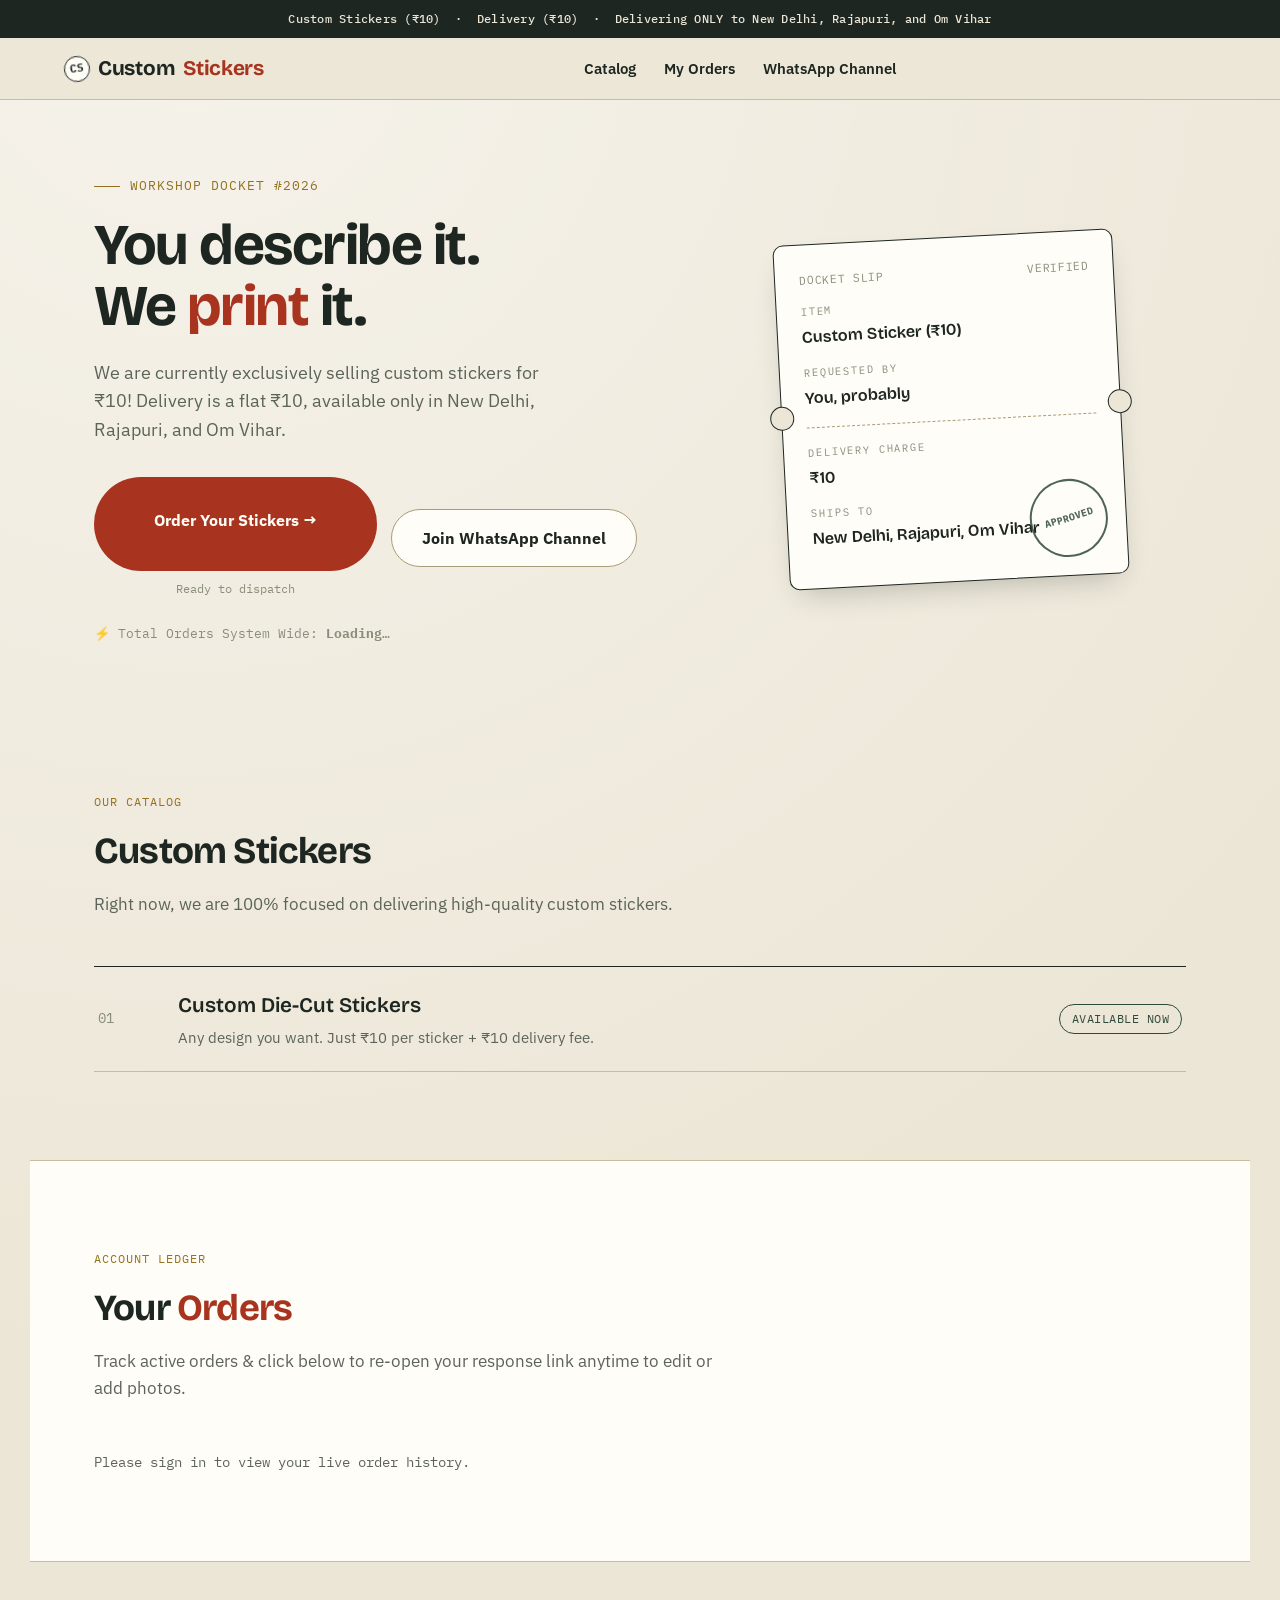
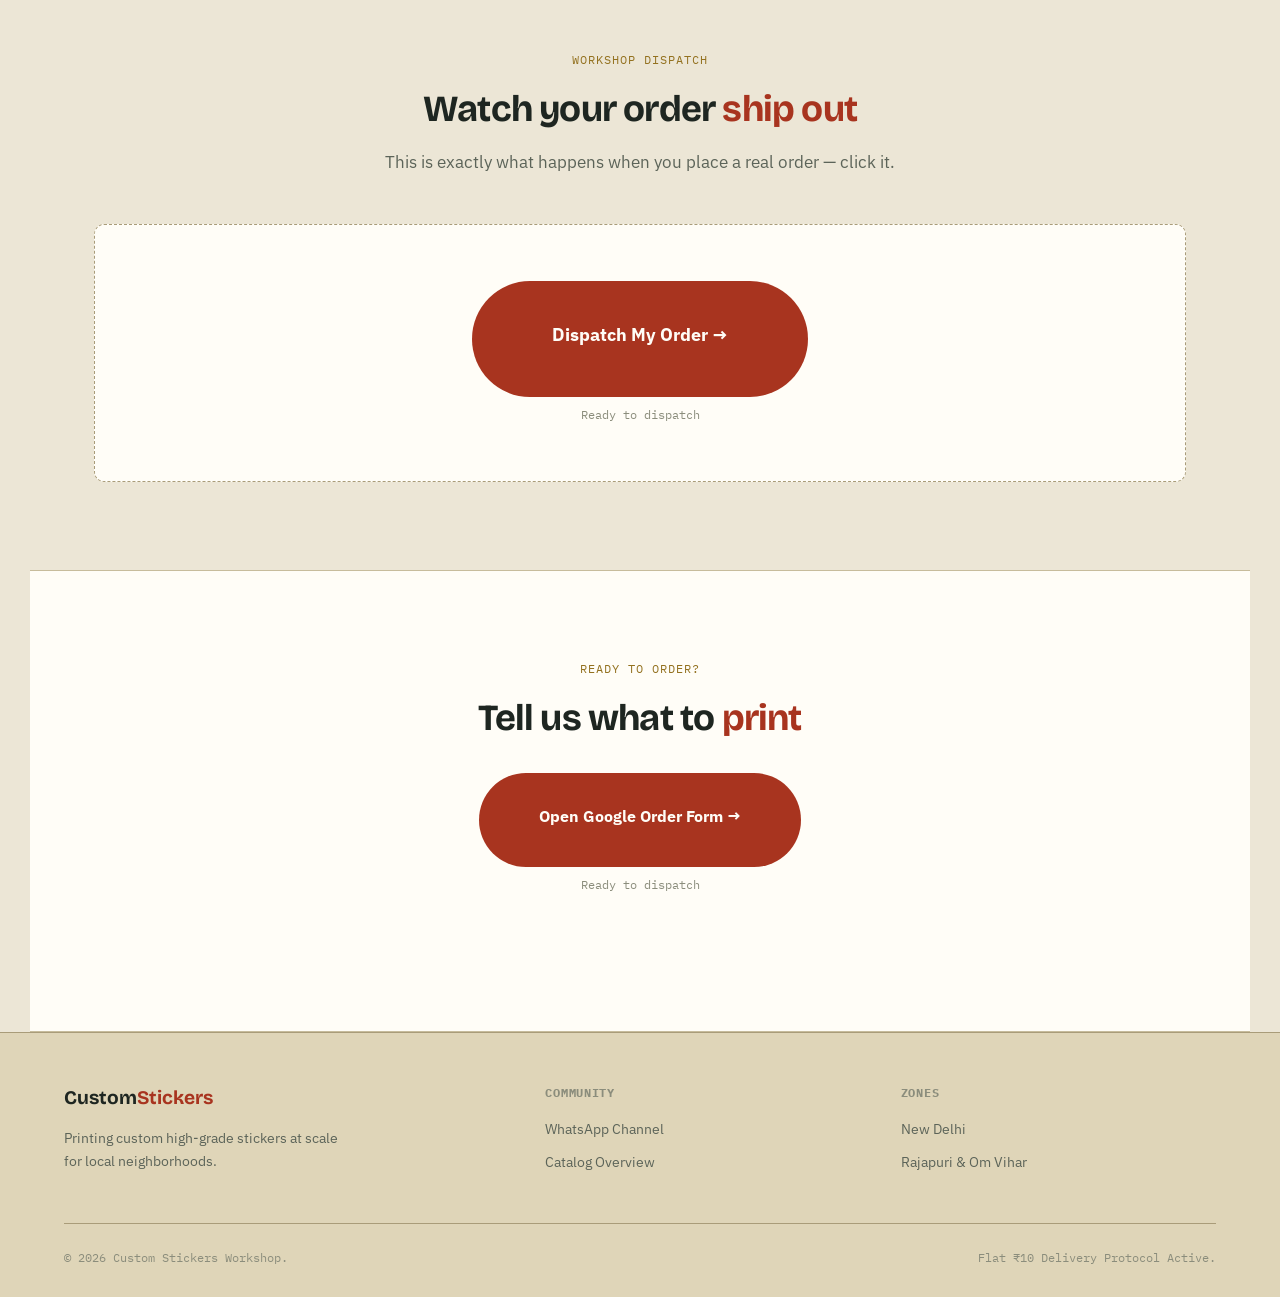
==== index.html @ 29803f48 "ee" ====
<!DOCTYPE html>
<html lang="en">
<head>
  <meta charset="UTF-8">
  <meta name="viewport" content="width=device-width, initial-scale=1.0">
  <title>Custom Stickers — Workshop</title>
  <meta name="description" content="Custom die-cut stickers, ₹10 each, with ₹10 flat delivery to New Delhi, Rajapuri, and Om Vihar."/>
  <link rel="icon" type="image/png" href="favicon.png">
  <link rel="preconnect" href="https://fonts.googleapis.com">
  <link rel="preconnect" href="https://fonts.gstatic.com" crossorigin>
  <link rel="stylesheet" href="index.css">
</head>
<body>

  <!-- Notice Ribbon -->
  <div class="policy-bar" id="policyBar">
    <span>Custom Stickers (₹10) &nbsp;·&nbsp; Delivery (₹10) &nbsp;·&nbsp; Delivering ONLY to New Delhi, Rajapuri, and Om Vihar</span>
  </div>

  <!-- Navigation -->
  <nav class="nav">
    <a href="#" class="nav-logo">
      <span class="mark">CS</span>
      Custom<strong>Stickers</strong>
    </a>
    <button class="nav-toggle" id="navToggle" aria-label="Toggle menu" aria-expanded="false" aria-controls="navLinks">
      <span></span><span></span><span></span>
    </button>
    <div class="nav-links" id="navLinks">
      <a href="#categories">Catalog</a>
      <a href="#myOrdersSection">My Orders</a>
      <a href="https://www.whatsapp.com/channel/0029VbC5Spn0AgW7cO3rnr2Q" target="_blank" rel="noopener">WhatsApp Channel</a>
    </div>
    <div class="nav-right">
      <button id="navSignIn" class="btn-primary" style="display:none;">Sign In</button>
      <div id="navUser" style="display:none; align-items:center; gap:10px;">
        <img id="navAvatar" src="" alt="Your profile picture" style="width:32px; height:32px; border-radius:50%; object-fit:cover;">
        <span id="navUsernameText" style="font-family:var(--font-mono); font-size:0.85rem; font-weight:600;"></span>
      </div>
    </div>
  </nav>

  <!-- Hero Section -->
  <header class="hero">
    <div class="hero-content">
      <div class="hero-eyebrow">Workshop Docket #2026</div>
      <h1 class="hero-title">You describe it.<br/>We <em>print</em> it.</h1>
      <p class="hero-sub">We are currently exclusively selling custom stickers for ₹10! Delivery is a flat ₹10, available only in New Delhi, Rajapuri, and Om Vihar.</p>

      <div class="hero-btns">
        <div class="truck-btn-wrap">
          <a href="https://forms.gle/cr2yXjXRaYkXe4FDA" target="_blank" rel="noopener" class="btn-primary lg truck-btn">
            <span class="tb-label">
              <span class="tb-text tb-default">Order Your Stickers →</span>
              <span class="tb-text tb-success">
                Order Placed
                <svg class="tb-check" viewBox="0 0 12 10"><polyline points="1.5 6 4.5 9 10.5 1"></polyline></svg>
              </span>
            </span>
            <span class="tb-lane">
              <span class="tb-progress"></span>
              <span class="tb-box"></span>
              <span class="tb-truck">
                <span class="tb-cargo"></span>
                <span class="tb-cab"><span class="tb-window"></span></span>
                <span class="tb-wheel tb-wheel-1"></span>
                <span class="tb-wheel tb-wheel-2"></span>
              </span>
            </span>
          </a>
          <p class="tb-status" aria-live="polite">Ready to dispatch</p>
        </div>
        <a href="https://www.whatsapp.com/channel/0029VbC5Spn0AgW7cO3rnr2Q" target="_blank" rel="noopener" class="btn-secondary lg">Join WhatsApp Channel</a>
      </div>
      <div class="hero-note">⚡ Total Orders System Wide: <strong id="totalOrdersCount" class="is-loading">Loading…</strong></div>
    </div>

    <!-- Docket ticket -->
    <div class="hero-ticket-wrap">
      <div class="hero-ticket">
        <div class="ticket-row">
          <span>Docket Slip</span>
          <span>Verified</span>
        </div>
        <div class="ticket-field">
          <label>Item</label>
          <div class="val">Custom Sticker (₹10)</div>
        </div>
        <div class="ticket-field">
          <label>Requested by</label>
          <div class="val">You, probably</div>
        </div>
        <hr class="ticket-divider"/>
        <div class="ticket-field">
          <label>Delivery Charge</label>
          <div class="val">₹10</div>
        </div>
        <div class="ticket-field">
          <label>Ships to</label>
          <div class="val">New Delhi, Rajapuri, Om Vihar</div>
        </div>
        <div class="ticket-stamp">APPROVED</div>
      </div>
    </div>
  </header>

  <!-- Categories -->
  <section class="section" id="categories">
    <div class="sec-head">
      <div class="sec-eyebrow">Our Catalog</div>
      <h2 class="sec-title">Custom Stickers</h2>
      <p class="sec-sub">Right now, we are 100% focused on delivering high-quality custom stickers.</p>
    </div>

    <div class="ledger">
      <div class="ledger-row">
        <span class="ledger-num">01</span>
        <div class="ledger-main">
          <h3>Custom Die-Cut Stickers</h3>
          <p>Any design you want. Just ₹10 per sticker + ₹10 delivery fee.</p>
        </div>
        <span class="ledger-tag">Available Now</span>
      </div>
    </div>
  </section>

  <!-- User Orders Section -->
  <section class="section bg-surface" id="myOrdersSection">
    <div class="sec-head">
      <div class="sec-eyebrow">Account Ledger</div>
      <h2 class="sec-title">Your <em>Orders</em></h2>
      <p class="sec-sub">Track active orders & click below to re-open your response link anytime to edit or add photos.</p>
    </div>
    <div id="userOrdersContainer" style="font-family:var(--font-mono); font-size:0.9rem; color:var(--ink-muted);">
      <p>Please sign in to view your live order history.</p>
    </div>
  </section>

  <!-- Order Dispatch Showcase -->
  <section class="section" id="dispatchDemo">
    <div class="sec-head center">
      <div class="sec-eyebrow">Workshop Dispatch</div>
      <h2 class="sec-title">Watch your order <em>ship out</em></h2>
      <p class="sec-sub">This is exactly what happens when you place a real order — click it.</p>
    </div>

    <div class="truck-showcase">
      <div class="truck-btn-wrap">
        <a href="https://forms.gle/cr2yXjXRaYkXe4FDA" target="_blank" rel="noopener" class="btn-primary xl truck-btn">
          <span class="tb-label">
            <span class="tb-text tb-default">Dispatch My Order →</span>
            <span class="tb-text tb-success">
              Order Placed
              <svg class="tb-check" viewBox="0 0 12 10"><polyline points="1.5 6 4.5 9 10.5 1"></polyline></svg>
            </span>
          </span>
          <span class="tb-lane">
            <span class="tb-progress"></span>
            <span class="tb-box"></span>
            <span class="tb-truck">
              <span class="tb-cargo"></span>
              <span class="tb-cab"><span class="tb-window"></span></span>
              <span class="tb-wheel tb-wheel-1"></span>
              <span class="tb-wheel tb-wheel-2"></span>
            </span>
          </span>
        </a>
        <p class="tb-status" aria-live="polite">Ready to dispatch</p>
      </div>
    </div>
  </section>

  <!-- Google Form CTA -->
  <section class="section bg-surface" id="demandForm">
    <div class="sec-head center">
      <div class="sec-eyebrow">Ready to order?</div>
      <h2 class="sec-title">Tell us what to <em>print</em></h2>
      <br>
      <div class="truck-btn-wrap" style="margin: 0 auto;">
        <a href="https://forms.gle/cr2yXjXRaYkXe4FDA" target="_blank" rel="noopener" class="btn-primary lg truck-btn">
          <span class="tb-label">
            <span class="tb-text tb-default">Open Google Order Form →</span>
            <span class="tb-text tb-success">
              Order Placed
              <svg class="tb-check" viewBox="0 0 12 10"><polyline points="1.5 6 4.5 9 10.5 1"></polyline></svg>
            </span>
          </span>
          <span class="tb-lane">
            <span class="tb-progress"></span>
            <span class="tb-box"></span>
            <span class="tb-truck">
              <span class="tb-cargo"></span>
              <span class="tb-cab"><span class="tb-window"></span></span>
              <span class="tb-wheel tb-wheel-1"></span>
              <span class="tb-wheel tb-wheel-2"></span>
            </span>
          </span>
        </a>
        <p class="tb-status" aria-live="polite">Ready to dispatch</p>
      </div>
    </div>
  </section>

  <!-- Footer -->
  <footer class="footer">
    <div class="footer-in">
      <div>
        <div class="footer-logo">Custom<strong>Stickers</strong></div>
        <p class="footer-blurb">Printing custom high-grade stickers at scale for local neighborhoods.</p>
      </div>
      <div class="footer-col">
        <h4>Community</h4>
        <a href="https://www.whatsapp.com/channel/0029VbC5Spn0AgW7cO3rnr2Q" target="_blank" rel="noopener">WhatsApp Channel</a>
        <a href="#categories">Catalog Overview</a>
      </div>
      <div class="footer-col">
        <h4>Zones</h4>
        <p>New Delhi</p>
        <p>Rajapuri & Om Vihar</p>
      </div>
    </div>
    <div class="footer-bottom">
      <span>© 2026 Custom Stickers Workshop.</span>
      <span>Flat ₹10 Delivery Protocol Active.</span>
    </div>
  </footer>

  <script type="module" src="index.js"></script>
</body>
</html>
---- index.css ----
@import url('https://fonts.googleapis.com/css2?family=Bricolage+Grotesque:opsz,wght@12..96,400..800&family=IBM+Plex+Sans:wght@400;500;600;700&family=IBM+Plex+Mono:wght@400;500;600&display=swap');

:root {
  --paper:        #ECE6D6;
  --paper-dark:   #DFD5B8;
  --surface:      #FFFDF7;
  --ink:          #1E2621;
  --ink-muted:    #5C6459;
  --ink-faint:    #8B8D7C;
  --border:       #C7BC9C;
  --border-dark:  #A99C79;
  --stamp:        #A8341F;
  --stamp-dark:   #832819;
  --brass:        #93711F;
  --thread:       #2F4A3C;
  --radius-sm: 6px;
  --radius: 10px;
  --shadow-ticket: 0 14px 30px -12px rgba(30, 38, 33, 0.28);
  --font-display: 'Bricolage Grotesque', sans-serif;
  --font-body: 'IBM Plex Sans', sans-serif;
  --font-mono: 'IBM Plex Mono', monospace;
  --container: 1220px;
  --edge: clamp(20px, 5vw, 64px);
}

* { margin: 0; padding: 0; box-sizing: border-box; -webkit-tap-highlight-color: transparent; }
html { scroll-behavior: smooth; }
body {
  font-family: var(--font-body);
  background:
    radial-gradient(circle at 15% 0%, rgba(255,255,255,0.5), transparent 45%),
    var(--paper);
  color: var(--ink);
  line-height: 1.6;
  -webkit-font-smoothing: antialiased;
  overflow-x: hidden;
}
a { text-decoration: none; color: inherit; }
img { max-width: 100%; display: block; }
button { font: inherit; }
:focus-visible { outline: 2px solid var(--thread); outline-offset: 3px; }
@media (prefers-reduced-motion: reduce) {
  html { scroll-behavior: auto; }
  *, *::before, *::after { animation-duration: 0.001ms !important; transition-duration: 0.001ms !important; }
}

/* Notice ribbon */
.policy-bar {
  background: var(--ink); color: var(--paper);
  font-family: var(--font-mono); font-size: clamp(0.68rem, 1.6vw, 0.78rem); font-weight: 500;
  letter-spacing: 0.02em; text-align: center; padding: 9px var(--edge);
  position: relative; z-index: 1000;
}
.policy-bar span { display: inline-flex; align-items: center; gap: 10px; flex-wrap: wrap; justify-content: center; }

/* Nav */
.nav {
  position: sticky; top: 0; z-index: 999;
  display: flex; justify-content: space-between; align-items: center;
  padding: 14px var(--edge);
  background: rgba(236, 230, 214, 0.92);
  backdrop-filter: blur(10px);
  border-bottom: 1px solid var(--border);
  gap: 12px;
}
.nav-logo {
  font-family: var(--font-display); font-size: clamp(1.05rem, 2vw, 1.3rem); font-weight: 700;
  letter-spacing: -0.3px; display: flex; align-items: center; gap: 8px; flex-shrink: 0;
}
.nav-logo .mark {
  width: 26px; height: 26px; border: 1.5px solid var(--ink); border-radius: 50%;
  display: inline-flex; align-items: center; justify-content: center;
  font-family: var(--font-mono); font-size: 0.7rem; transform: rotate(-8deg);
  flex-shrink: 0; background: var(--surface);
}
.nav-logo strong { color: var(--stamp); font-weight: 700; }
.nav-links { display: flex; align-items: center; gap: clamp(16px, 2.4vw, 28px); font-weight: 600; font-size: 0.92rem; }
.nav-links a:hover { color: var(--stamp); }
.nav-right { display: flex; align-items: center; gap: 16px; flex-shrink: 0; }

/* Mobile hamburger */
.nav-toggle {
  display: none; flex-direction: column; justify-content: center; gap: 5px;
  width: 38px; height: 38px; background: var(--surface); border: 1px solid var(--border-dark);
  border-radius: 8px; cursor: pointer; padding: 0; flex-shrink: 0;
}
.nav-toggle span { display: block; width: 18px; height: 2px; background: var(--ink); margin: 0 auto; transition: transform 0.2s ease, opacity 0.2s ease; }
.nav-toggle[aria-expanded="true"] span:nth-child(1) { transform: translateY(7px) rotate(45deg); }
.nav-toggle[aria-expanded="true"] span:nth-child(2) { opacity: 0; }
.nav-toggle[aria-expanded="true"] span:nth-child(3) { transform: translateY(-7px) rotate(-45deg); }

/* Buttons */
.btn-primary {
  background: var(--stamp); color: var(--surface);
  padding: 11px 22px; border-radius: 99px;
  font-weight: 700; font-size: 0.95rem; font-family: var(--font-body);
  transition: transform 0.15s ease, box-shadow 0.15s ease, background 0.15s;
  border: none; cursor: pointer; display: inline-flex; align-items: center; gap: 8px;
}
.btn-primary:hover { background: var(--stamp-dark); transform: translateY(-2px); box-shadow: 0 8px 18px -6px rgba(168,52,31,0.45); }
.btn-primary:active { transform: translateY(0); }
.btn-primary.lg { padding: 15px 30px; font-size: 1.02rem; }

.btn-secondary {
  background: var(--surface); color: var(--ink);
  padding: 11px 22px; border-radius: 99px;
  font-weight: 700; font-size: 0.95rem; font-family: var(--font-body);
  border: 1px solid var(--border-dark); transition: all 0.15s;
  display: inline-flex; align-items: center; gap: 8px;
}
.btn-secondary:hover { border-color: var(--ink); background: var(--surface); }
.btn-secondary.lg { padding: 15px 30px; font-size: 1.02rem; }

/* Hero */
.hero {
  padding: clamp(40px, 7vw, 76px) var(--edge) clamp(40px, 6vw, 60px);
  display: grid; grid-template-columns: 1.1fr 0.9fr; gap: clamp(28px, 4vw, 48px); align-items: center;
  max-width: var(--container); margin: 0 auto;
}
.hero-eyebrow {
  font-family: var(--font-mono); font-size: 0.8rem; color: var(--brass);
  letter-spacing: 0.08em; text-transform: uppercase;
  display: flex; align-items: center; gap: 10px; margin-bottom: 18px;
}
.hero-eyebrow::before { content: ''; width: 26px; height: 1px; background: var(--brass); }
.hero-title {
  font-family: var(--font-display); font-size: clamp(2.2rem, 5.4vw, 3.6rem); font-weight: 700;
  line-height: 1.06; letter-spacing: -1.5px; margin-bottom: 22px;
}
.hero-title em { font-style: normal; color: var(--stamp); }
.hero-sub { font-size: clamp(1rem, 1.6vw, 1.12rem); color: var(--ink-muted); max-width: 480px; margin-bottom: 32px; }
.hero-btns { display: flex; gap: 14px; flex-wrap: wrap; align-items: center; margin-bottom: 24px; }
.hero-note { font-family: var(--font-mono); font-size: 0.82rem; color: var(--ink-faint); }
.hero-note strong.is-loading { color: var(--ink-faint); }
.hero-note strong.is-error { color: var(--stamp); }

/* Ticket */
.hero-ticket-wrap { display: flex; justify-content: center; }
.hero-ticket {
  position: relative; width: 100%; max-width: 340px;
  background: var(--surface); border: 1.5px solid var(--ink);
  border-radius: var(--radius); padding: 26px 24px 22px;
  box-shadow: var(--shadow-ticket); transform: rotate(-3deg);
  font-family: var(--font-mono);
}
.hero-ticket::before, .hero-ticket::after {
  content: ''; position: absolute; top: 50%; width: 22px; height: 22px;
  background: var(--paper); border: 1.5px solid var(--ink); border-radius: 50%;
  transform: translateY(-50%);
}
.hero-ticket::before { left: -12px; }
.hero-ticket::after { right: -12px; }
.ticket-row { display: flex; justify-content: space-between; font-size: 0.72rem; color: var(--ink-faint); text-transform: uppercase; letter-spacing: 0.06em; margin-bottom: 14px; }
.ticket-divider { border: none; border-top: 1.5px dashed var(--border-dark); margin: 16px 0; }
.ticket-field { margin-bottom: 14px; }
.ticket-field label { display: block; font-size: 0.66rem; color: var(--ink-faint); text-transform: uppercase; letter-spacing: 0.08em; margin-bottom: 4px; }
.ticket-field .val { font-family: var(--font-display); font-weight: 600; font-size: 1.02rem; color: var(--ink); word-break: break-word; }
.ticket-stamp {
  position: absolute; bottom: 18px; right: 18px;
  border: 2px solid var(--thread); color: var(--thread);
  border-radius: 50%; width: 78px; height: 78px;
  display: flex; align-items: center; justify-content: center; text-align: center;
  font-family: var(--font-mono); font-size: 0.62rem; font-weight: 700; letter-spacing: 0.03em;
  transform: rotate(-14deg); opacity: 0.85;
}

/* Sections */
.section { padding: clamp(48px, 8vw, 88px) var(--edge); max-width: var(--container); margin: 0 auto; }
.bg-surface { background: var(--surface); border-top: 1px solid var(--border); border-bottom: 1px solid var(--border); }
.sec-head { margin-bottom: clamp(28px, 4vw, 48px); max-width: 640px; }
.sec-head.center { margin-inline: auto; text-align: center; }
.sec-eyebrow { font-family: var(--font-mono); font-size: 0.78rem; color: var(--brass); text-transform: uppercase; letter-spacing: 0.08em; margin-bottom: 10px; }
.sec-title { font-family: var(--font-display); font-size: clamp(1.7rem, 3.6vw, 2.3rem); font-weight: 700; letter-spacing: -0.8px; }
.sec-title em { font-style: normal; color: var(--stamp); }
.sec-sub { color: var(--ink-muted); font-size: clamp(0.95rem, 1.4vw, 1.05rem); margin-top: 10px; }

/* Ledger */
.ledger { border-top: 1.5px solid var(--ink); }
.ledger-row {
  display: grid; grid-template-columns: 60px 1fr auto; gap: 20px; align-items: center;
  padding: 22px 4px; border-bottom: 1px solid var(--border);
}
.ledger-num { font-family: var(--font-mono); color: var(--ink-faint); font-size: 0.85rem; }
.ledger-main h3 { font-family: var(--font-display); font-size: clamp(1.1rem, 2vw, 1.3rem); font-weight: 600; margin-bottom: 4px; }
.ledger-main p { color: var(--ink-muted); font-size: 0.92rem; max-width: 480px; }
.ledger-tag {
  font-family: var(--font-mono); font-size: 0.72rem; color: var(--thread);
  border: 1px solid var(--thread); padding: 5px 12px; border-radius: 99px;
  white-space: nowrap; text-transform: uppercase; letter-spacing: 0.04em;
}

/* =========================================
   ORDER CARDS & DISPLAY
   ========================================= */
.orders-grid {
  display: grid;
  gap: 20px;
  grid-template-columns: repeat(auto-fill, minmax(min(320px, 100%), 1fr));
  margin-top: 20px;
}

.order-card {
  background: var(--surface);
  border: 1.5px solid var(--ink);
  border-radius: var(--radius);
  padding: clamp(18px, 2.4vw, 24px);
  box-shadow: 4px 4px 0px var(--ink);
  transition: transform 0.15s ease, box-shadow 0.15s ease;
  display: flex;
  flex-direction: column;
  min-width: 0;
}

.order-card:hover {
  transform: translate(-2px, -2px);
  box-shadow: 6px 6px 0px var(--ink);
}

.order-header {
  display: flex;
  justify-content: space-between;
  align-items: center;
  gap: 10px;
  flex-wrap: wrap;
  border-bottom: 2px dashed var(--border-dark);
  padding-bottom: 16px;
  margin-bottom: 16px;
  font-family: var(--font-mono);
}
.order-header strong { overflow-wrap: anywhere; }

.order-status {
  padding: 6px 12px;
  border-radius: 99px;
  font-size: 0.72rem;
  font-weight: 700;
  text-transform: uppercase;
  letter-spacing: 0.05em;
  border: 1.5px solid transparent;
  white-space: nowrap;
}

.status-pending { background: #DFD5B8; color: var(--ink); border-color: var(--ink); }
.status-approved { background: #2F6B4F; color: var(--surface); }
.status-printing, .status-processing { background: #93711F; color: var(--surface); }
.status-delivered, .status-completed { background: var(--ink); color: var(--surface); }
.status-rejected, .status-cancelled { background: #A8341F; color: var(--surface); }

.order-img-wrap {
  width: 100%;
  aspect-ratio: 16 / 9;
  height: auto;
  border-radius: var(--radius-sm);
  border: 1.5px dashed var(--border-dark);
  margin-bottom: 16px;
  overflow: hidden;
  background: var(--paper-dark);
  display: flex;
  align-items: center;
  justify-content: center;
}

.order-img {
  width: 100%;
  height: 100%;
  object-fit: cover;
  transition: transform 0.3s ease;
}

.img-error {
  font-family: var(--font-mono);
  font-size: 0.75rem;
  color: var(--stamp);
  padding: 0 12px;
  text-align: center;
}

.order-card:hover .order-img { transform: scale(1.05); }

.order-body p {
  font-size: 0.92rem;
  color: var(--ink-muted);
  margin-bottom: 8px;
  overflow-wrap: anywhere;
}

.order-body strong {
  color: var(--ink);
  font-family: var(--font-mono);
  font-size: 0.78rem;
  text-transform: uppercase;
  display: block;
  margin-bottom: 2px;
}

#navUser {
  background: var(--paper-dark);
  padding: 6px 16px 6px 6px;
  border-radius: 99px;
  border: 1px solid var(--border-dark);
  cursor: pointer;
  transition: border-color 0.2s;
}
#navUser:hover { border-color: var(--ink); }

.footer { background: var(--paper-dark); border-top: 1px solid var(--border-dark); padding: clamp(36px, 6vw, 50px) var(--edge) 30px; }
.footer-in { max-width: var(--container); margin: 0 auto; display: grid; grid-template-columns: 1.4fr 1fr 1fr; gap: clamp(24px, 4vw, 40px); }
.footer-logo { font-family: var(--font-display); font-size: 1.2rem; font-weight: 700; margin-bottom: 12px; }
.footer-logo strong { color: var(--stamp); }
.footer-blurb { color: var(--ink-muted); font-size: 0.9rem; max-width: 280px; }
.footer-col h4 { font-family: var(--font-mono); font-size: 0.75rem; text-transform: uppercase; letter-spacing: 0.06em; color: var(--ink-faint); margin-bottom: 14px; }
.footer-col a, .footer-col p { display: block; color: var(--ink-muted); font-size: 0.9rem; margin-bottom: 10px; }
.footer-col a:hover { color: var(--stamp); }
.footer-bottom {
  max-width: var(--container); margin: 40px auto 0; padding-top: 24px; border-top: 1px solid var(--border-dark);
  display: flex; justify-content: space-between; flex-wrap: wrap; gap: 10px;
  font-family: var(--font-mono); font-size: 0.75rem; color: var(--ink-faint);
}

/* =========================================
   TRUCK DELIVERY BUTTON
   A "Complete Order" micro-interaction: click, a box loads,
   a truck drives it across, then it morphs into a checkmark.
   ========================================= */
.truck-btn {
  --tb-box: #C9A257;
  --tb-box-shadow: #A3813C;
  --tb-cab: var(--paper);
  --tb-cargo: var(--ink);
  --tb-wheel: #14100D;
  --tb-wheel-inner: var(--paper);
  display: inline-flex;
  flex-direction: column;
  align-items: stretch;
  padding: 0;
  overflow: hidden;
  position: relative;
  min-width: 236px;
}
.truck-btn .tb-label {
  position: relative;
  padding: 15px 30px;
  display: flex;
  align-items: center;
  justify-content: center;
  min-height: 1.3em;
}
.truck-btn .tb-text {
  font-family: var(--font-body);
  font-weight: 700;
  font-size: 1.02rem;
  display: inline-flex;
  align-items: center;
  gap: 8px;
  transition: opacity 0.25s ease;
  white-space: nowrap;
}
.truck-btn .tb-success {
  position: absolute;
  inset: 0;
  display: flex;
  align-items: center;
  justify-content: center;
  opacity: 0;
}
.truck-btn .tb-check {
  width: 13px; height: 11px;
  fill: none; stroke: currentColor; stroke-width: 2;
  stroke-linecap: round; stroke-linejoin: round;
  stroke-dasharray: 16px; stroke-dashoffset: 16px;
  transition: stroke-dashoffset 0.4s ease 0.15s;
}
.truck-btn.is-animating .tb-default { opacity: 0; }
.truck-btn.is-done .tb-default { opacity: 0; }
.truck-btn.is-done .tb-success { opacity: 1; }
.truck-btn.is-done .tb-check { stroke-dashoffset: 0; }

/* the delivery lane, collapsed by default */
.tb-lane {
  position: relative;
  max-height: 0;
  overflow: hidden;
  background: rgba(0,0,0,0.12);
  transition: max-height 0.3s ease;
}
.truck-btn.is-animating .tb-lane,
.truck-btn.is-done .tb-lane { max-height: 34px; }

.tb-progress {
  position: absolute; left: 0; top: 0; bottom: 0; width: 0;
  background: rgba(255,255,255,0.14);
  transition: width 1.7s linear;
}
.truck-btn.is-animating .tb-progress,
.truck-btn.is-done .tb-progress { width: 100%; }

/* the box that gets loaded before the truck departs */
.tb-box {
  position: absolute; left: 14px; bottom: 4px;
  width: 11px; height: 11px; border-radius: 2px;
  background: linear-gradient(135deg, var(--tb-box), var(--tb-box-shadow));
  opacity: 0; transform: translate(0, 6px) scale(0.6);
  transition: opacity 0.25s ease 0.05s, transform 0.3s ease 0.05s;
}
.truck-btn.is-animating .tb-box {
  opacity: 1; transform: translate(30px, 0) scale(1);
  transition: opacity 0.25s ease 0.05s, transform 0.35s ease 0.05s, opacity 0.2s ease 0.45s;
}
.truck-btn.is-animating .tb-box { animation: tb-box-load 0.6s ease forwards; }
@keyframes tb-box-load {
  0%   { opacity: 0; transform: translate(0, 6px) scale(0.6); }
  55%  { opacity: 1; transform: translate(30px, 0) scale(1); }
  100% { opacity: 0; transform: translate(30px, 0) scale(1); }
}

/* the truck itself */
.tb-truck {
  position: absolute; bottom: 3px; left: 0;
  width: 46px; height: 22px;
  transform: translateX(-60px);
}
.truck-btn.is-animating .tb-truck,
.truck-btn.is-done .tb-truck {
  animation: tb-drive 1.7s cubic-bezier(.5,.02,.4,1) 0.55s forwards;
}
@keyframes tb-drive {
  0%   { transform: translateX(-60px); }
  85%  { transform: translateX(calc(100% + 40px)); }
  100% { transform: translateX(calc(100% + 90px)); opacity: 0; }
}
.tb-cargo {
  position: absolute; left: 0; bottom: 0; width: 28px; height: 18px;
  background: var(--tb-cargo); border-radius: 2px 2px 0 0;
}
.tb-cab {
  position: absolute; left: 27px; bottom: 0; width: 16px; height: 14px;
  background: var(--tb-cab); border-radius: 0 3px 0 0;
}
.tb-window {
  position: absolute; left: 3px; top: 2px; width: 8px; height: 6px;
  background: var(--tb-cargo); opacity: 0.35; border-radius: 1px;
  clip-path: polygon(0 0, 70% 0, 100% 100%, 0 100%);
}
.tb-wheel {
  position: absolute; bottom: -3px; width: 8px; height: 8px; border-radius: 50%;
  background: var(--tb-wheel); box-shadow: inset 0 0 0 2px var(--tb-wheel-inner);
}
.tb-wheel-1 { left: 5px; }
.tb-wheel-2 { left: 30px; }
.truck-btn.is-animating .tb-wheel,
.truck-btn.is-done .tb-wheel { animation: tb-spin 0.4s linear infinite; }
@keyframes tb-spin { to { transform: rotate(360deg); } }

@media (prefers-reduced-motion: reduce) {
  .truck-btn.is-animating .tb-truck,
  .truck-btn.is-done .tb-truck,
  .truck-btn.is-animating .tb-box,
  .truck-btn.is-animating .tb-wheel,
  .truck-btn.is-done .tb-wheel { animation: none; }
  .truck-btn.is-done .tb-truck { opacity: 0; }
}

/* ---------------------------------------------------------------
   Responsive — every breakpoint gets deliberate treatment
   --------------------------------------------------------------- */

/* Large desktop: give the container a touch more room */
@media (min-width: 1400px) {
  :root { --container: 1320px; }
}

/* Tablet / small laptop */
@media (max-width: 1024px) {
  .hero { grid-template-columns: 1fr; text-align: center; }
  .hero-eyebrow { justify-content: center; }
  .hero-btns { justify-content: center; }
  .hero-sub { margin-inline: auto; }
  .hero-ticket { transform: rotate(0); margin: 0 auto; }
  .hero-note { text-align: center; }
}

/* Nav collapses into hamburger */
@media (max-width: 860px) {
  .nav-toggle { display: flex; }
  .nav-links {
    position: absolute; top: 100%; left: 0; right: 0;
    flex-direction: column; align-items: flex-start; gap: 2px;
    background: var(--surface); border-bottom: 1px solid var(--border);
    padding: 8px var(--edge) 16px;
    max-height: 0; overflow: hidden; opacity: 0;
    transition: max-height 0.25s ease, opacity 0.2s ease;
  }
  .nav-links.open { max-height: 320px; opacity: 1; padding-top: 14px; }
  .nav-links a { width: 100%; padding: 10px 0; border-bottom: 1px solid var(--border); }
  .nav-links a:last-child { border-bottom: none; }
}

/* Tablet portrait / large phone */
@media (max-width: 768px) {
  .footer-in { grid-template-columns: 1fr; }
  .order-header { flex-wrap: nowrap; }
}

/* Phones */
@media (max-width: 560px) {
  :root { --edge: 20px; }
  .nav { padding: 12px var(--edge); }
  .nav-right .btn-primary { padding: 9px 16px; font-size: 0.88rem; }
  .hero-btns { flex-direction: column; align-items: stretch; }
  .hero-btns .btn-primary, .hero-btns .btn-secondary { justify-content: center; text-align: center; }
  .ledger-row { grid-template-columns: 32px 1fr; row-gap: 8px; }
  .ledger-tag { grid-column: 1 / -1; justify-self: start; }
  .hero-ticket { max-width: 100%; padding: 22px 18px 20px; }
  .hero-ticket::before, .hero-ticket::after { display: none; }
  .order-status { font-size: 0.68rem; padding: 5px 10px; }
  .footer-bottom { flex-direction: column; text-align: center; }
}

/* Very small phones */
@media (max-width: 380px) {
  .hero-title { letter-spacing: -0.8px; }
  .btn-primary.lg, .btn-secondary.lg { padding: 13px 22px; font-size: 0.95rem; }
}
.truck-btn-wrap { display: inline-flex; flex-direction: column; align-items: center; gap: 8px; }
.tb-status {
  font-family: var(--font-mono);
  font-size: 0.78rem;
  color: var(--ink-faint);
  min-height: 1.2em;
  transition: color 0.2s ease;
}
.tb-status.is-active { color: var(--brass); }
.tb-status.is-done { color: var(--thread); font-weight: 600; }

/* Dispatch showcase — a larger stage for the truck button */
.truck-showcase {
  display: flex;
  justify-content: center;
  background: var(--surface);
  border: 1.5px dashed var(--border-dark);
  border-radius: var(--radius);
  padding: clamp(32px, 6vw, 56px) 24px;
}
.btn-primary.xl {
  padding: 20px 40px;
  font-size: 1.1rem;
}
.truck-btn.xl,
.truck-showcase .truck-btn {
  min-width: min(360px, 100%);
}
.truck-showcase .tb-label { padding: 20px 40px; }
.truck-showcase .tb-text { font-size: 1.1rem; }
.truck-showcase .truck-btn.is-animating .tb-lane,
.truck-showcase .truck-btn.is-done .tb-lane { max-height: 44px; }
@media (max-width: 480px) {
  .truck-showcase { padding: 28px 16px; }
  .btn-primary.xl { padding: 17px 26px; font-size: 1rem; }
}
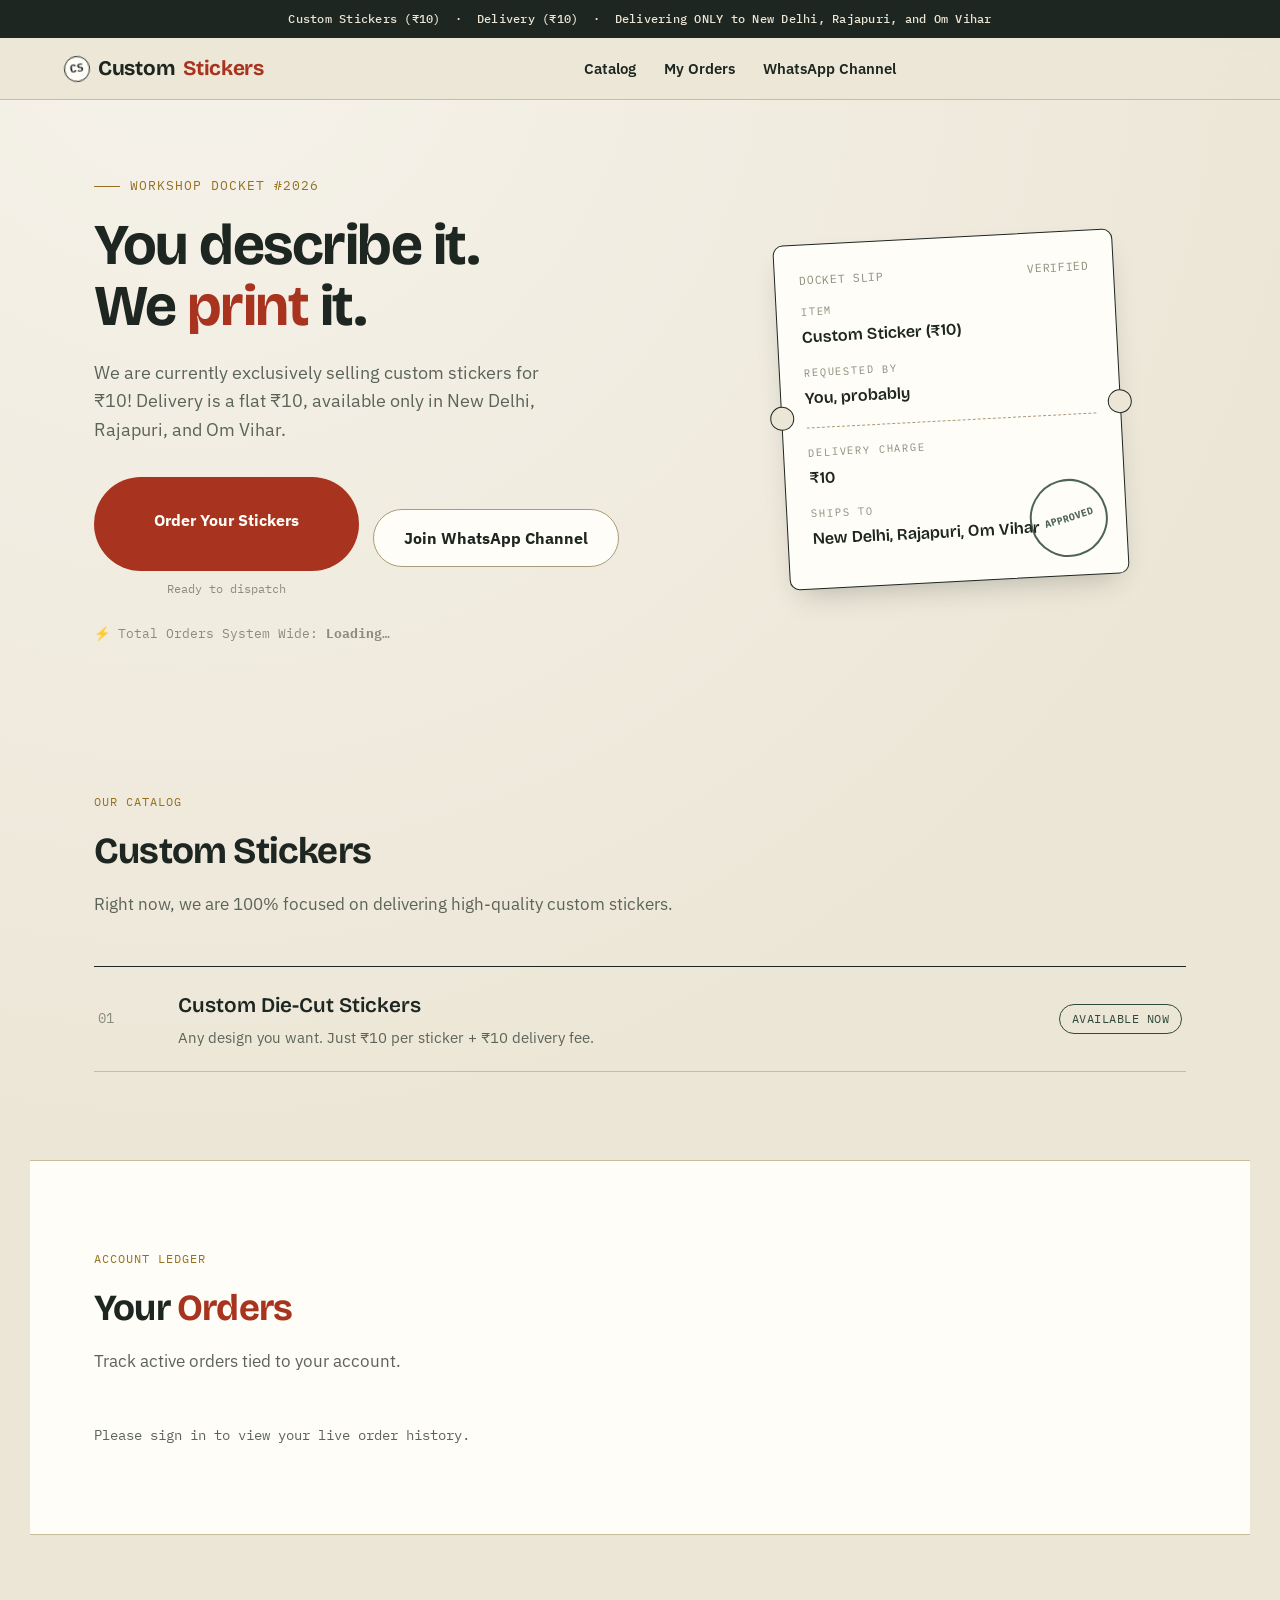
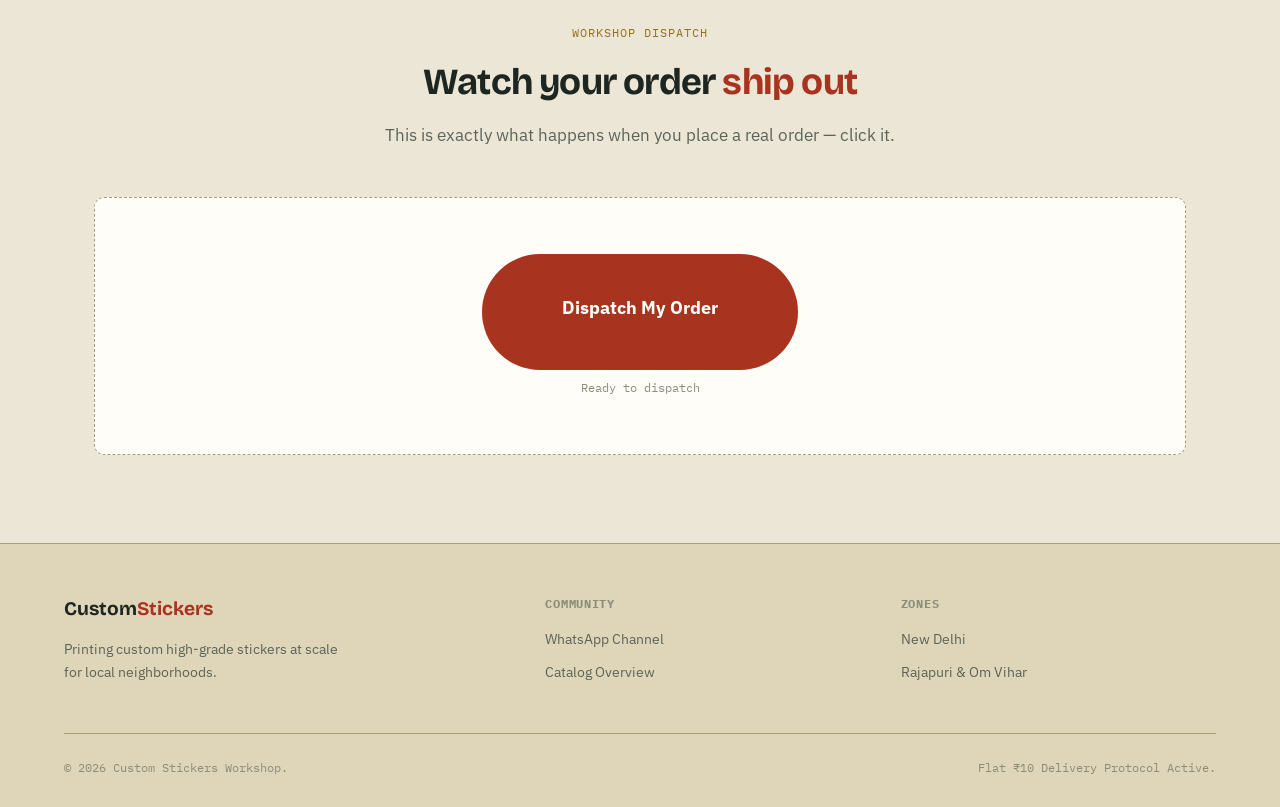
==== commit 1a7687e2: "ee" ====
--- a/index.html
+++ b/index.html
@@ -49,9 +49,9 @@
 
       <div class="hero-btns">
         <div class="truck-btn-wrap">
-          <a href="https://forms.gle/cr2yXjXRaYkXe4FDA" target="_blank" rel="noopener" class="btn-primary lg truck-btn">
+          <button type="button" class="btn-primary lg truck-btn">
             <span class="tb-label">
-              <span class="tb-text tb-default">Order Your Stickers →</span>
+              <span class="tb-text tb-default">Order Your Stickers</span>
               <span class="tb-text tb-success">
                 Order Placed
                 <svg class="tb-check" viewBox="0 0 12 10"><polyline points="1.5 6 4.5 9 10.5 1"></polyline></svg>
@@ -67,7 +67,7 @@
                 <span class="tb-wheel tb-wheel-2"></span>
               </span>
             </span>
-          </a>
+          </button>
           <p class="tb-status" aria-live="polite">Ready to dispatch</p>
         </div>
         <a href="https://www.whatsapp.com/channel/0029VbC5Spn0AgW7cO3rnr2Q" target="_blank" rel="noopener" class="btn-secondary lg">Join WhatsApp Channel</a>
@@ -129,7 +129,7 @@
     <div class="sec-head">
       <div class="sec-eyebrow">Account Ledger</div>
       <h2 class="sec-title">Your <em>Orders</em></h2>
-      <p class="sec-sub">Track active orders & click below to re-open your response link anytime to edit or add photos.</p>
+      <p class="sec-sub">Track active orders tied to your account.</p>
     </div>
     <div id="userOrdersContainer" style="font-family:var(--font-mono); font-size:0.9rem; color:var(--ink-muted);">
       <p>Please sign in to view your live order history.</p>
@@ -146,9 +146,9 @@
 
     <div class="truck-showcase">
       <div class="truck-btn-wrap">
-        <a href="https://forms.gle/cr2yXjXRaYkXe4FDA" target="_blank" rel="noopener" class="btn-primary xl truck-btn">
+        <button type="button" class="btn-primary xl truck-btn">
           <span class="tb-label">
-            <span class="tb-text tb-default">Dispatch My Order →</span>
+            <span class="tb-text tb-default">Dispatch My Order</span>
             <span class="tb-text tb-success">
               Order Placed
               <svg class="tb-check" viewBox="0 0 12 10"><polyline points="1.5 6 4.5 9 10.5 1"></polyline></svg>
@@ -164,38 +164,7 @@
               <span class="tb-wheel tb-wheel-2"></span>
             </span>
           </span>
-        </a>
-        <p class="tb-status" aria-live="polite">Ready to dispatch</p>
-      </div>
-    </div>
-  </section>
-
-  <!-- Google Form CTA -->
-  <section class="section bg-surface" id="demandForm">
-    <div class="sec-head center">
-      <div class="sec-eyebrow">Ready to order?</div>
-      <h2 class="sec-title">Tell us what to <em>print</em></h2>
-      <br>
-      <div class="truck-btn-wrap" style="margin: 0 auto;">
-        <a href="https://forms.gle/cr2yXjXRaYkXe4FDA" target="_blank" rel="noopener" class="btn-primary lg truck-btn">
-          <span class="tb-label">
-            <span class="tb-text tb-default">Open Google Order Form →</span>
-            <span class="tb-text tb-success">
-              Order Placed
-              <svg class="tb-check" viewBox="0 0 12 10"><polyline points="1.5 6 4.5 9 10.5 1"></polyline></svg>
-            </span>
-          </span>
-          <span class="tb-lane">
-            <span class="tb-progress"></span>
-            <span class="tb-box"></span>
-            <span class="tb-truck">
-              <span class="tb-cargo"></span>
-              <span class="tb-cab"><span class="tb-window"></span></span>
-              <span class="tb-wheel tb-wheel-1"></span>
-              <span class="tb-wheel tb-wheel-2"></span>
-            </span>
-          </span>
-        </a>
+        </button>
         <p class="tb-status" aria-live="polite">Ready to dispatch</p>
       </div>
     </div>
--- a/index.css
+++ b/index.css
@@ -377,6 +377,7 @@
 
 /* the delivery lane, collapsed by default */
 .tb-lane {
+  display: block;
   position: relative;
   max-height: 0;
   overflow: hidden;
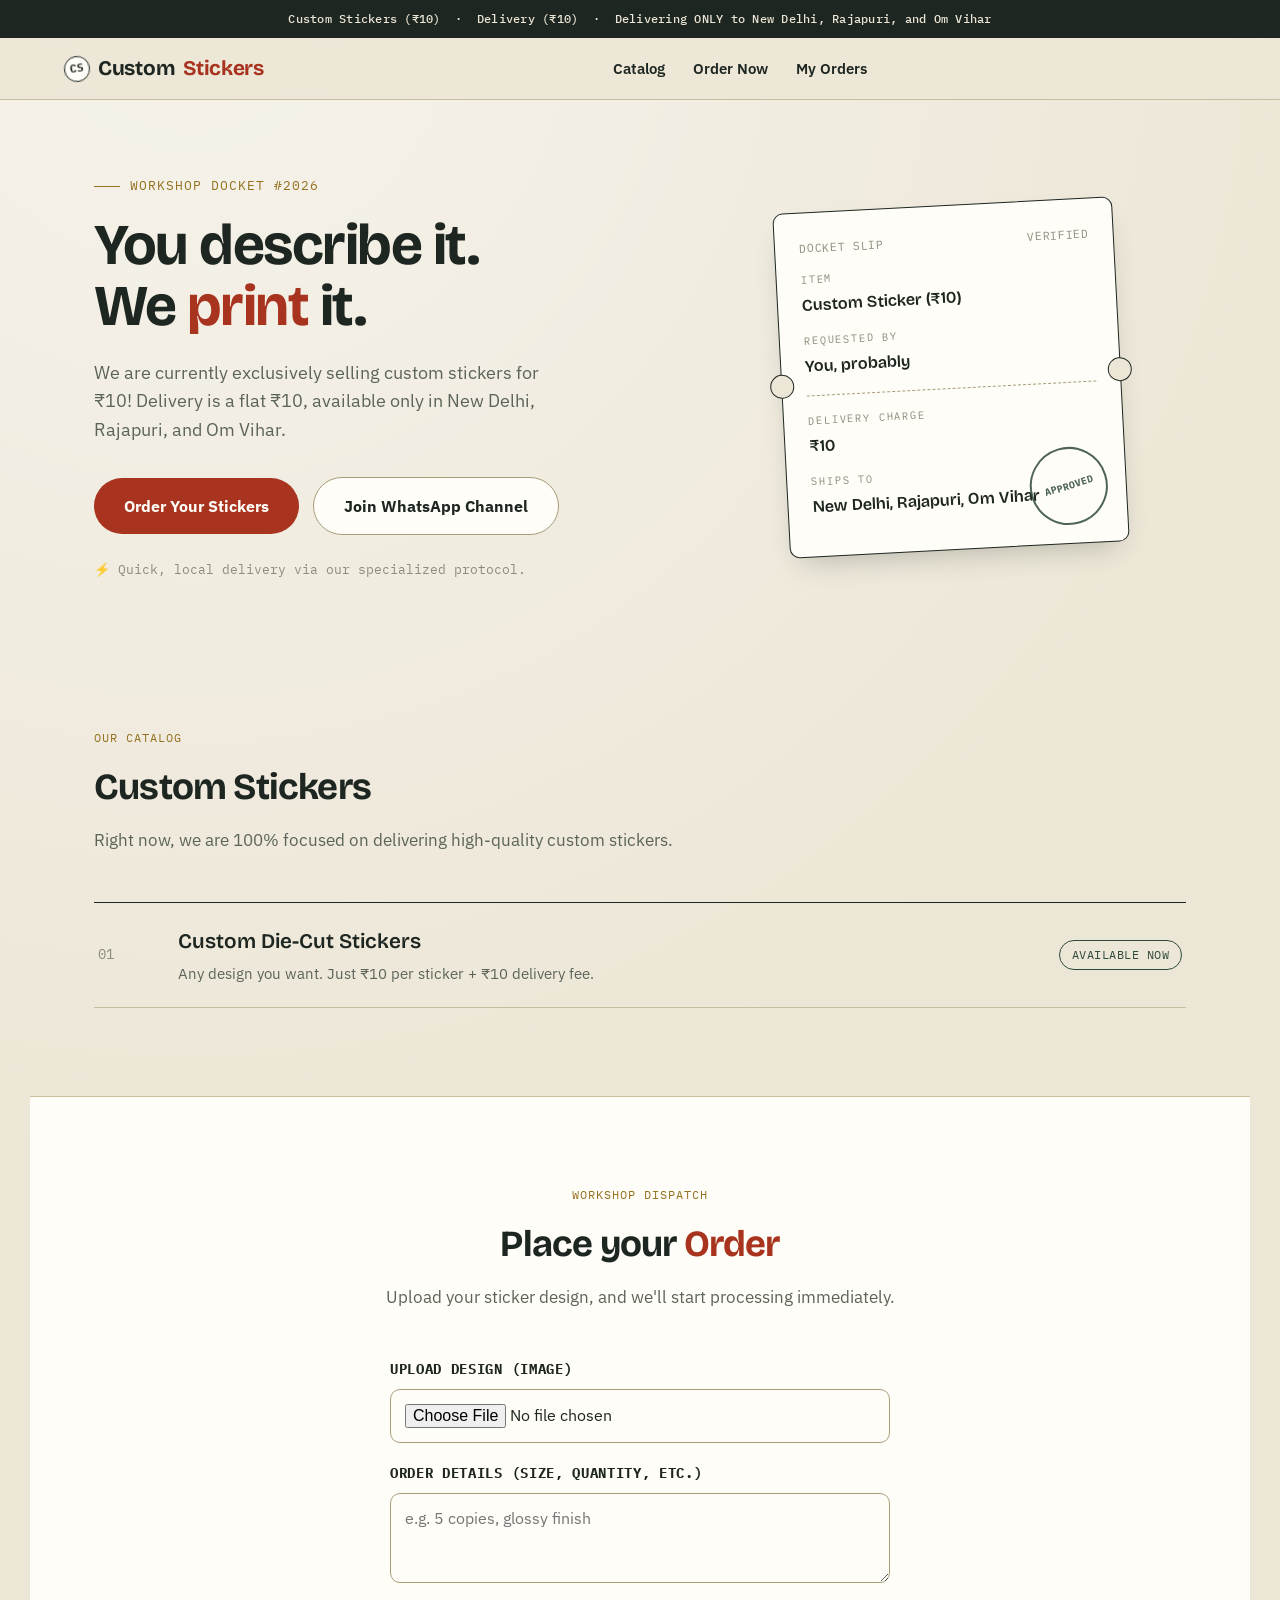
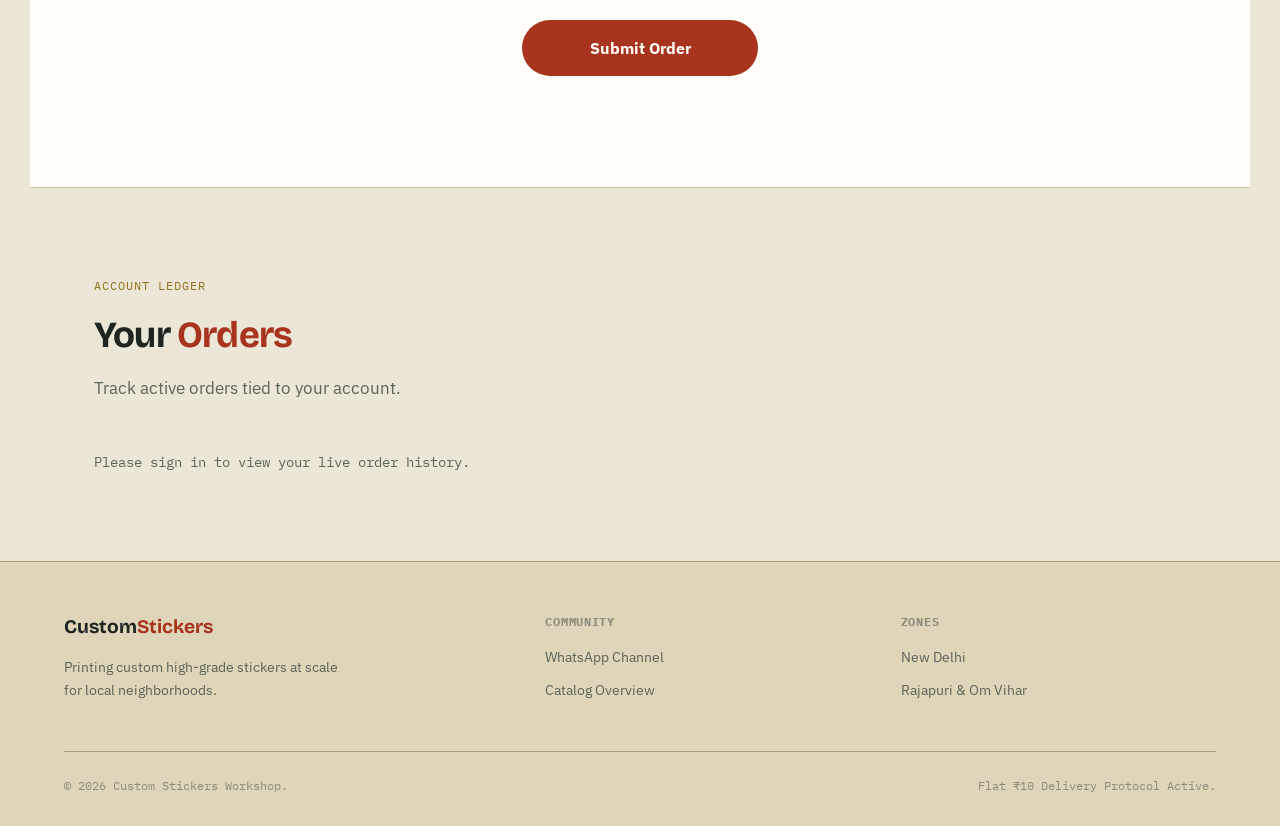
==== commit c785abd5: "ee" ====
--- a/index.html
+++ b/index.html
@@ -28,8 +28,8 @@
     </button>
     <div class="nav-links" id="navLinks">
       <a href="#categories">Catalog</a>
+      <a href="#placeOrderSection">Order Now</a>
       <a href="#myOrdersSection">My Orders</a>
-      <a href="https://www.whatsapp.com/channel/0029VbC5Spn0AgW7cO3rnr2Q" target="_blank" rel="noopener">WhatsApp Channel</a>
     </div>
     <div class="nav-right">
       <button id="navSignIn" class="btn-primary" style="display:none;">Sign In</button>
@@ -48,31 +48,10 @@
       <p class="hero-sub">We are currently exclusively selling custom stickers for ₹10! Delivery is a flat ₹10, available only in New Delhi, Rajapuri, and Om Vihar.</p>
 
       <div class="hero-btns">
-        <div class="truck-btn-wrap">
-          <button type="button" class="btn-primary lg truck-btn">
-            <span class="tb-label">
-              <span class="tb-text tb-default">Order Your Stickers</span>
-              <span class="tb-text tb-success">
-                Order Placed
-                <svg class="tb-check" viewBox="0 0 12 10"><polyline points="1.5 6 4.5 9 10.5 1"></polyline></svg>
-              </span>
-            </span>
-            <span class="tb-lane">
-              <span class="tb-progress"></span>
-              <span class="tb-box"></span>
-              <span class="tb-truck">
-                <span class="tb-cargo"></span>
-                <span class="tb-cab"><span class="tb-window"></span></span>
-                <span class="tb-wheel tb-wheel-1"></span>
-                <span class="tb-wheel tb-wheel-2"></span>
-              </span>
-            </span>
-          </button>
-          <p class="tb-status" aria-live="polite">Ready to dispatch</p>
-        </div>
+        <a href="#placeOrderSection" class="btn-primary lg">Order Your Stickers</a>
         <a href="https://www.whatsapp.com/channel/0029VbC5Spn0AgW7cO3rnr2Q" target="_blank" rel="noopener" class="btn-secondary lg">Join WhatsApp Channel</a>
       </div>
-      <div class="hero-note">⚡ Total Orders System Wide: <strong id="totalOrdersCount" class="is-loading">Loading…</strong></div>
+      <div class="hero-note">⚡ Quick, local delivery via our specialized protocol.</div>
     </div>
 
     <!-- Docket ticket -->
@@ -124,31 +103,29 @@
     </div>
   </section>
 
-  <!-- User Orders Section -->
-  <section class="section bg-surface" id="myOrdersSection">
-    <div class="sec-head">
-      <div class="sec-eyebrow">Account Ledger</div>
-      <h2 class="sec-title">Your <em>Orders</em></h2>
-      <p class="sec-sub">Track active orders tied to your account.</p>
-    </div>
-    <div id="userOrdersContainer" style="font-family:var(--font-mono); font-size:0.9rem; color:var(--ink-muted);">
-      <p>Please sign in to view your live order history.</p>
-    </div>
-  </section>
-
-  <!-- Order Dispatch Showcase -->
-  <section class="section" id="dispatchDemo">
+  <!-- Real Dispatch Form -->
+  <section class="section bg-surface" id="placeOrderSection">
     <div class="sec-head center">
       <div class="sec-eyebrow">Workshop Dispatch</div>
-      <h2 class="sec-title">Watch your order <em>ship out</em></h2>
-      <p class="sec-sub">This is exactly what happens when you place a real order — click it.</p>
+      <h2 class="sec-title">Place your <em>Order</em></h2>
+      <p class="sec-sub">Upload your sticker design, and we'll start processing immediately.</p>
     </div>
 
-    <div class="truck-showcase">
-      <div class="truck-btn-wrap">
-        <button type="button" class="btn-primary xl truck-btn">
+    <form id="orderForm" class="form-wrap">
+      <div class="afield">
+        <label for="stickerUpload">Upload Design (Image)</label>
+        <input type="file" id="stickerUpload" accept="image/*" required class="ainput" />
+      </div>
+      
+      <div class="afield">
+        <label for="orderNotes">Order Details (Size, Quantity, etc.)</label>
+        <textarea id="orderNotes" class="ainput" placeholder="e.g. 5 copies, glossy finish" rows="3" required></textarea>
+      </div>
+
+      <div class="truck-btn-wrap" style="align-items: center; margin-top: 10px;">
+        <button type="submit" class="truck-btn" id="submitOrderBtn">
           <span class="tb-label">
-            <span class="tb-text tb-default">Dispatch My Order</span>
+            <span class="tb-text tb-default">Submit Order</span>
             <span class="tb-text tb-success">
               Order Placed
               <svg class="tb-check" viewBox="0 0 12 10"><polyline points="1.5 6 4.5 9 10.5 1"></polyline></svg>
@@ -165,8 +142,20 @@
             </span>
           </span>
         </button>
-        <p class="tb-status" aria-live="polite">Ready to dispatch</p>
+        <p class="tb-status" id="orderStatusText" aria-live="polite"></p>
       </div>
+    </form>
+  </section>
+
+  <!-- User Orders Section -->
+  <section class="section" id="myOrdersSection">
+    <div class="sec-head">
+      <div class="sec-eyebrow">Account Ledger</div>
+      <h2 class="sec-title">Your <em>Orders</em></h2>
+      <p class="sec-sub">Track active orders tied to your account.</p>
+    </div>
+    <div id="userOrdersContainer" style="font-family:var(--font-mono); font-size:0.9rem; color:var(--ink-muted);">
+      <p>Please sign in to view your live order history.</p>
     </div>
   </section>
 
--- a/index.css
+++ b/index.css
@@ -189,118 +189,40 @@
   white-space: nowrap; text-transform: uppercase; letter-spacing: 0.04em;
 }
 
+/* Forms */
+.form-wrap { max-width: 500px; margin: 0 auto; display: flex; flex-direction: column; gap: 20px; text-align: left; }
+.afield label { font-family: var(--font-mono); font-weight: 700; font-size: 0.85rem; display: block; margin-bottom: 8px; text-transform: uppercase; letter-spacing: 0.05em; color: var(--ink); }
+.ainput { width: 100%; background: var(--surface); border: 1.5px solid var(--border-dark); border-radius: 10px; padding: 14px; font-family: var(--font-body); font-size: 1rem; color: var(--ink); outline: none; transition: border-color 0.2s; }
+.ainput:focus { border-color: var(--ink); }
+
 /* =========================================
    ORDER CARDS & DISPLAY
    ========================================= */
-.orders-grid {
-  display: grid;
-  gap: 20px;
-  grid-template-columns: repeat(auto-fill, minmax(min(320px, 100%), 1fr));
-  margin-top: 20px;
-}
-
+.orders-grid { display: grid; gap: 20px; grid-template-columns: repeat(auto-fill, minmax(min(320px, 100%), 1fr)); margin-top: 20px; }
 .order-card {
-  background: var(--surface);
-  border: 1.5px solid var(--ink);
-  border-radius: var(--radius);
-  padding: clamp(18px, 2.4vw, 24px);
-  box-shadow: 4px 4px 0px var(--ink);
-  transition: transform 0.15s ease, box-shadow 0.15s ease;
-  display: flex;
-  flex-direction: column;
-  min-width: 0;
-}
-
-.order-card:hover {
-  transform: translate(-2px, -2px);
-  box-shadow: 6px 6px 0px var(--ink);
-}
-
-.order-header {
-  display: flex;
-  justify-content: space-between;
-  align-items: center;
-  gap: 10px;
-  flex-wrap: wrap;
-  border-bottom: 2px dashed var(--border-dark);
-  padding-bottom: 16px;
-  margin-bottom: 16px;
-  font-family: var(--font-mono);
-}
+  background: var(--surface); border: 1.5px solid var(--ink); border-radius: var(--radius);
+  padding: clamp(18px, 2.4vw, 24px); box-shadow: 4px 4px 0px var(--ink);
+  transition: transform 0.15s ease, box-shadow 0.15s ease; display: flex; flex-direction: column; min-width: 0;
+}
+.order-card:hover { transform: translate(-2px, -2px); box-shadow: 6px 6px 0px var(--ink); }
+.order-header { display: flex; justify-content: space-between; align-items: center; gap: 10px; flex-wrap: wrap; border-bottom: 2px dashed var(--border-dark); padding-bottom: 16px; margin-bottom: 16px; font-family: var(--font-mono); }
 .order-header strong { overflow-wrap: anywhere; }
-
-.order-status {
-  padding: 6px 12px;
-  border-radius: 99px;
-  font-size: 0.72rem;
-  font-weight: 700;
-  text-transform: uppercase;
-  letter-spacing: 0.05em;
-  border: 1.5px solid transparent;
-  white-space: nowrap;
-}
-
+.order-status { padding: 6px 12px; border-radius: 99px; font-size: 0.72rem; font-weight: 700; text-transform: uppercase; letter-spacing: 0.05em; border: 1.5px solid transparent; white-space: nowrap; }
 .status-pending { background: #DFD5B8; color: var(--ink); border-color: var(--ink); }
 .status-approved { background: #2F6B4F; color: var(--surface); }
 .status-printing, .status-processing { background: #93711F; color: var(--surface); }
 .status-delivered, .status-completed { background: var(--ink); color: var(--surface); }
 .status-rejected, .status-cancelled { background: #A8341F; color: var(--surface); }
 
-.order-img-wrap {
-  width: 100%;
-  aspect-ratio: 16 / 9;
-  height: auto;
-  border-radius: var(--radius-sm);
-  border: 1.5px dashed var(--border-dark);
-  margin-bottom: 16px;
-  overflow: hidden;
-  background: var(--paper-dark);
-  display: flex;
-  align-items: center;
-  justify-content: center;
-}
-
-.order-img {
-  width: 100%;
-  height: 100%;
-  object-fit: cover;
-  transition: transform 0.3s ease;
-}
-
-.img-error {
-  font-family: var(--font-mono);
-  font-size: 0.75rem;
-  color: var(--stamp);
-  padding: 0 12px;
-  text-align: center;
-}
-
+.order-img-wrap { width: 100%; aspect-ratio: 16 / 9; height: auto; border-radius: var(--radius-sm); border: 1.5px dashed var(--border-dark); margin-bottom: 16px; overflow: hidden; background: var(--paper-dark); display: flex; align-items: center; justify-content: center; }
+.order-img { width: 100%; height: 100%; object-fit: cover; transition: transform 0.3s ease; }
+.img-error { font-family: var(--font-mono); font-size: 0.75rem; color: var(--stamp); padding: 0 12px; text-align: center; }
 .order-card:hover .order-img { transform: scale(1.05); }
 
-.order-body p {
-  font-size: 0.92rem;
-  color: var(--ink-muted);
-  margin-bottom: 8px;
-  overflow-wrap: anywhere;
-}
-
-.order-body strong {
-  color: var(--ink);
-  font-family: var(--font-mono);
-  font-size: 0.78rem;
-  text-transform: uppercase;
-  display: block;
-  margin-bottom: 2px;
-}
-
-#navUser {
-  background: var(--paper-dark);
-  padding: 6px 16px 6px 6px;
-  border-radius: 99px;
-  border: 1px solid var(--border-dark);
-  cursor: pointer;
-  transition: border-color 0.2s;
-}
+.order-body p { font-size: 0.92rem; color: var(--ink-muted); margin-bottom: 8px; overflow-wrap: anywhere; }
+.order-body strong { color: var(--ink); font-family: var(--font-mono); font-size: 0.78rem; text-transform: uppercase; display: block; margin-bottom: 2px; }
+
+#navUser { background: var(--paper-dark); padding: 6px 16px 6px 6px; border-radius: 99px; border: 1px solid var(--border-dark); cursor: pointer; transition: border-color 0.2s; }
 #navUser:hover { border-color: var(--ink); }
 
 .footer { background: var(--paper-dark); border-top: 1px solid var(--border-dark); padding: clamp(36px, 6vw, 50px) var(--edge) 30px; }
@@ -311,250 +233,78 @@
 .footer-col h4 { font-family: var(--font-mono); font-size: 0.75rem; text-transform: uppercase; letter-spacing: 0.06em; color: var(--ink-faint); margin-bottom: 14px; }
 .footer-col a, .footer-col p { display: block; color: var(--ink-muted); font-size: 0.9rem; margin-bottom: 10px; }
 .footer-col a:hover { color: var(--stamp); }
-.footer-bottom {
-  max-width: var(--container); margin: 40px auto 0; padding-top: 24px; border-top: 1px solid var(--border-dark);
-  display: flex; justify-content: space-between; flex-wrap: wrap; gap: 10px;
-  font-family: var(--font-mono); font-size: 0.75rem; color: var(--ink-faint);
-}
+.footer-bottom { max-width: var(--container); margin: 40px auto 0; padding-top: 24px; border-top: 1px solid var(--border-dark); display: flex; justify-content: space-between; flex-wrap: wrap; gap: 10px; font-family: var(--font-mono); font-size: 0.75rem; color: var(--ink-faint); }
 
 /* =========================================
    TRUCK DELIVERY BUTTON
-   A "Complete Order" micro-interaction: click, a box loads,
-   a truck drives it across, then it morphs into a checkmark.
    ========================================= */
 .truck-btn {
   --tb-box: #C9A257;
   --tb-box-shadow: #A3813C;
-  --tb-cab: var(--paper);
+  --tb-cab: var(--stamp); /* FIXED: Made the cab clearly visible using the stamp red */
   --tb-cargo: var(--ink);
   --tb-wheel: #14100D;
-  --tb-wheel-inner: var(--paper);
-  display: inline-flex;
-  flex-direction: column;
-  align-items: stretch;
-  padding: 0;
-  overflow: hidden;
-  position: relative;
-  min-width: 236px;
-}
-.truck-btn .tb-label {
-  position: relative;
-  padding: 15px 30px;
-  display: flex;
-  align-items: center;
-  justify-content: center;
-  min-height: 1.3em;
-}
-.truck-btn .tb-text {
-  font-family: var(--font-body);
-  font-weight: 700;
-  font-size: 1.02rem;
-  display: inline-flex;
-  align-items: center;
-  gap: 8px;
-  transition: opacity 0.25s ease;
-  white-space: nowrap;
-}
-.truck-btn .tb-success {
-  position: absolute;
-  inset: 0;
-  display: flex;
-  align-items: center;
-  justify-content: center;
-  opacity: 0;
-}
-.truck-btn .tb-check {
-  width: 13px; height: 11px;
-  fill: none; stroke: currentColor; stroke-width: 2;
-  stroke-linecap: round; stroke-linejoin: round;
-  stroke-dasharray: 16px; stroke-dashoffset: 16px;
-  transition: stroke-dashoffset 0.4s ease 0.15s;
-}
+  --tb-wheel-inner: var(--surface); /* FIXED: Swapped for better contrast */
+  display: inline-flex; flex-direction: column; align-items: stretch; padding: 0; overflow: hidden; position: relative; min-width: 236px; border: none; cursor: pointer; background: var(--stamp); border-radius: 99px;
+}
+.truck-btn:disabled { opacity: 0.8; cursor: not-allowed; }
+.truck-btn .tb-label { position: relative; padding: 15px 30px; display: flex; align-items: center; justify-content: center; min-height: 1.3em; color: var(--surface); }
+.truck-btn .tb-text { font-family: var(--font-body); font-weight: 700; font-size: 1.02rem; display: inline-flex; align-items: center; gap: 8px; transition: opacity 0.25s ease; white-space: nowrap; }
+.truck-btn .tb-success { position: absolute; inset: 0; display: flex; align-items: center; justify-content: center; opacity: 0; }
+.truck-btn .tb-check { width: 13px; height: 11px; fill: none; stroke: currentColor; stroke-width: 2; stroke-linecap: round; stroke-linejoin: round; stroke-dasharray: 16px; stroke-dashoffset: 16px; transition: stroke-dashoffset 0.4s ease 0.15s; }
 .truck-btn.is-animating .tb-default { opacity: 0; }
 .truck-btn.is-done .tb-default { opacity: 0; }
 .truck-btn.is-done .tb-success { opacity: 1; }
 .truck-btn.is-done .tb-check { stroke-dashoffset: 0; }
 
-/* the delivery lane, collapsed by default */
-.tb-lane {
-  display: block;
-  position: relative;
-  max-height: 0;
-  overflow: hidden;
-  background: rgba(0,0,0,0.12);
-  transition: max-height 0.3s ease;
-}
-.truck-btn.is-animating .tb-lane,
-.truck-btn.is-done .tb-lane { max-height: 34px; }
-
-.tb-progress {
-  position: absolute; left: 0; top: 0; bottom: 0; width: 0;
-  background: rgba(255,255,255,0.14);
-  transition: width 1.7s linear;
-}
-.truck-btn.is-animating .tb-progress,
-.truck-btn.is-done .tb-progress { width: 100%; }
-
-/* the box that gets loaded before the truck departs */
-.tb-box {
-  position: absolute; left: 14px; bottom: 4px;
-  width: 11px; height: 11px; border-radius: 2px;
-  background: linear-gradient(135deg, var(--tb-box), var(--tb-box-shadow));
-  opacity: 0; transform: translate(0, 6px) scale(0.6);
-  transition: opacity 0.25s ease 0.05s, transform 0.3s ease 0.05s;
-}
-.truck-btn.is-animating .tb-box {
-  opacity: 1; transform: translate(30px, 0) scale(1);
-  transition: opacity 0.25s ease 0.05s, transform 0.35s ease 0.05s, opacity 0.2s ease 0.45s;
-}
-.truck-btn.is-animating .tb-box { animation: tb-box-load 0.6s ease forwards; }
-@keyframes tb-box-load {
-  0%   { opacity: 0; transform: translate(0, 6px) scale(0.6); }
-  55%  { opacity: 1; transform: translate(30px, 0) scale(1); }
-  100% { opacity: 0; transform: translate(30px, 0) scale(1); }
-}
-
-/* the truck itself */
-.tb-truck {
-  position: absolute; bottom: 3px; left: 0;
-  width: 46px; height: 22px;
-  transform: translateX(-60px);
-}
-.truck-btn.is-animating .tb-truck,
-.truck-btn.is-done .tb-truck {
-  animation: tb-drive 1.7s cubic-bezier(.5,.02,.4,1) 0.55s forwards;
-}
-@keyframes tb-drive {
-  0%   { transform: translateX(-60px); }
-  85%  { transform: translateX(calc(100% + 40px)); }
-  100% { transform: translateX(calc(100% + 90px)); opacity: 0; }
-}
-.tb-cargo {
-  position: absolute; left: 0; bottom: 0; width: 28px; height: 18px;
-  background: var(--tb-cargo); border-radius: 2px 2px 0 0;
-}
-.tb-cab {
-  position: absolute; left: 27px; bottom: 0; width: 16px; height: 14px;
-  background: var(--tb-cab); border-radius: 0 3px 0 0;
-}
-.tb-window {
-  position: absolute; left: 3px; top: 2px; width: 8px; height: 6px;
-  background: var(--tb-cargo); opacity: 0.35; border-radius: 1px;
-  clip-path: polygon(0 0, 70% 0, 100% 100%, 0 100%);
-}
-.tb-wheel {
-  position: absolute; bottom: -3px; width: 8px; height: 8px; border-radius: 50%;
-  background: var(--tb-wheel); box-shadow: inset 0 0 0 2px var(--tb-wheel-inner);
-}
-.tb-wheel-1 { left: 5px; }
-.tb-wheel-2 { left: 30px; }
-.truck-btn.is-animating .tb-wheel,
-.truck-btn.is-done .tb-wheel { animation: tb-spin 0.4s linear infinite; }
+.tb-lane { display: block; position: relative; max-height: 0; overflow: hidden; background: rgba(0,0,0,0.12); transition: max-height 0.3s ease; }
+.truck-btn.is-animating .tb-lane, .truck-btn.is-done .tb-lane { max-height: 34px; }
+.tb-progress { position: absolute; left: 0; top: 0; bottom: 0; width: 0; background: rgba(255,255,255,0.14); transition: width 1.7s linear; }
+.truck-btn.is-animating .tb-progress, .truck-btn.is-done .tb-progress { width: 100%; }
+
+.tb-box { position: absolute; left: 14px; bottom: 4px; width: 11px; height: 11px; border-radius: 2px; background: linear-gradient(135deg, var(--tb-box), var(--tb-box-shadow)); opacity: 0; transform: translate(0, 6px) scale(0.6); transition: opacity 0.25s ease 0.05s, transform 0.3s ease 0.05s; }
+.truck-btn.is-animating .tb-box { opacity: 1; transform: translate(30px, 0) scale(1); transition: opacity 0.25s ease 0.05s, transform 0.35s ease 0.05s, opacity 0.2s ease 0.45s; animation: tb-box-load 0.6s ease forwards; }
+@keyframes tb-box-load { 0% { opacity: 0; transform: translate(0, 6px) scale(0.6); } 55% { opacity: 1; transform: translate(30px, 0) scale(1); } 100% { opacity: 0; transform: translate(30px, 0) scale(1); } }
+
+.tb-truck { position: absolute; bottom: 3px; left: 0; width: 46px; height: 22px; transform: translateX(-60px); z-index: 2; }
+.truck-btn.is-animating .tb-truck, .truck-btn.is-done .tb-truck { animation: tb-drive 1.7s cubic-bezier(.5,.02,.4,1) 0.55s forwards; }
+@keyframes tb-drive { 0% { transform: translateX(-60px); } 85% { transform: translateX(calc(100% + 40px)); } 100% { transform: translateX(calc(100% + 90px)); opacity: 0; } }
+
+.tb-cargo { position: absolute; left: 0; bottom: 0; width: 28px; height: 18px; background: var(--tb-cargo); border-radius: 2px 2px 0 0; }
+.tb-cab { position: absolute; left: 27px; bottom: 0; width: 16px; height: 14px; background: var(--tb-cab); border-radius: 0 3px 0 0; }
+.tb-window { position: absolute; left: 3px; top: 2px; width: 8px; height: 6px; background: var(--tb-cargo); opacity: 0.35; border-radius: 1px; clip-path: polygon(0 0, 70% 0, 100% 100%, 0 100%); }
+.tb-wheel { position: absolute; bottom: -3px; width: 8px; height: 8px; border-radius: 50%; background: var(--tb-wheel); box-shadow: inset 0 0 0 2px var(--tb-wheel-inner); }
+.tb-wheel-1 { left: 5px; } .tb-wheel-2 { left: 30px; }
+.truck-btn.is-animating .tb-wheel, .truck-btn.is-done .tb-wheel { animation: tb-spin 0.4s linear infinite; }
 @keyframes tb-spin { to { transform: rotate(360deg); } }
 
 @media (prefers-reduced-motion: reduce) {
-  .truck-btn.is-animating .tb-truck,
-  .truck-btn.is-done .tb-truck,
-  .truck-btn.is-animating .tb-box,
-  .truck-btn.is-animating .tb-wheel,
-  .truck-btn.is-done .tb-wheel { animation: none; }
+  .truck-btn.is-animating .tb-truck, .truck-btn.is-done .tb-truck, .truck-btn.is-animating .tb-box, .truck-btn.is-animating .tb-wheel, .truck-btn.is-done .tb-wheel { animation: none; }
   .truck-btn.is-done .tb-truck { opacity: 0; }
 }
 
-/* ---------------------------------------------------------------
-   Responsive — every breakpoint gets deliberate treatment
-   --------------------------------------------------------------- */
-
-/* Large desktop: give the container a touch more room */
-@media (min-width: 1400px) {
-  :root { --container: 1320px; }
-}
-
-/* Tablet / small laptop */
-@media (max-width: 1024px) {
-  .hero { grid-template-columns: 1fr; text-align: center; }
-  .hero-eyebrow { justify-content: center; }
-  .hero-btns { justify-content: center; }
-  .hero-sub { margin-inline: auto; }
-  .hero-ticket { transform: rotate(0); margin: 0 auto; }
-  .hero-note { text-align: center; }
-}
-
-/* Nav collapses into hamburger */
+/* Responsive */
+@media (min-width: 1400px) { :root { --container: 1320px; } }
+@media (max-width: 1024px) { .hero { grid-template-columns: 1fr; text-align: center; } .hero-eyebrow { justify-content: center; } .hero-btns { justify-content: center; } .hero-sub { margin-inline: auto; } .hero-ticket { transform: rotate(0); margin: 0 auto; } .hero-note { text-align: center; } }
 @media (max-width: 860px) {
   .nav-toggle { display: flex; }
-  .nav-links {
-    position: absolute; top: 100%; left: 0; right: 0;
-    flex-direction: column; align-items: flex-start; gap: 2px;
-    background: var(--surface); border-bottom: 1px solid var(--border);
-    padding: 8px var(--edge) 16px;
-    max-height: 0; overflow: hidden; opacity: 0;
-    transition: max-height 0.25s ease, opacity 0.2s ease;
-  }
+  .nav-links { position: absolute; top: 100%; left: 0; right: 0; flex-direction: column; align-items: flex-start; gap: 2px; background: var(--surface); border-bottom: 1px solid var(--border); padding: 8px var(--edge) 16px; max-height: 0; overflow: hidden; opacity: 0; transition: max-height 0.25s ease, opacity 0.2s ease; }
   .nav-links.open { max-height: 320px; opacity: 1; padding-top: 14px; }
   .nav-links a { width: 100%; padding: 10px 0; border-bottom: 1px solid var(--border); }
   .nav-links a:last-child { border-bottom: none; }
 }
-
-/* Tablet portrait / large phone */
-@media (max-width: 768px) {
-  .footer-in { grid-template-columns: 1fr; }
-  .order-header { flex-wrap: nowrap; }
-}
-
-/* Phones */
+@media (max-width: 768px) { .footer-in { grid-template-columns: 1fr; } .order-header { flex-wrap: nowrap; } }
 @media (max-width: 560px) {
-  :root { --edge: 20px; }
-  .nav { padding: 12px var(--edge); }
-  .nav-right .btn-primary { padding: 9px 16px; font-size: 0.88rem; }
-  .hero-btns { flex-direction: column; align-items: stretch; }
-  .hero-btns .btn-primary, .hero-btns .btn-secondary { justify-content: center; text-align: center; }
-  .ledger-row { grid-template-columns: 32px 1fr; row-gap: 8px; }
-  .ledger-tag { grid-column: 1 / -1; justify-self: start; }
-  .hero-ticket { max-width: 100%; padding: 22px 18px 20px; }
-  .hero-ticket::before, .hero-ticket::after { display: none; }
-  .order-status { font-size: 0.68rem; padding: 5px 10px; }
-  .footer-bottom { flex-direction: column; text-align: center; }
-}
-
-/* Very small phones */
-@media (max-width: 380px) {
-  .hero-title { letter-spacing: -0.8px; }
-  .btn-primary.lg, .btn-secondary.lg { padding: 13px 22px; font-size: 0.95rem; }
-}
+  :root { --edge: 20px; } .nav { padding: 12px var(--edge); } .nav-right .btn-primary { padding: 9px 16px; font-size: 0.88rem; }
+  .hero-btns { flex-direction: column; align-items: stretch; } .hero-btns .btn-primary, .hero-btns .btn-secondary { justify-content: center; text-align: center; }
+  .ledger-row { grid-template-columns: 32px 1fr; row-gap: 8px; } .ledger-tag { grid-column: 1 / -1; justify-self: start; }
+  .hero-ticket { max-width: 100%; padding: 22px 18px 20px; } .hero-ticket::before, .hero-ticket::after { display: none; }
+  .order-status { font-size: 0.68rem; padding: 5px 10px; } .footer-bottom { flex-direction: column; text-align: center; }
+}
+@media (max-width: 380px) { .hero-title { letter-spacing: -0.8px; } .btn-primary.lg, .btn-secondary.lg { padding: 13px 22px; font-size: 0.95rem; } }
+
 .truck-btn-wrap { display: inline-flex; flex-direction: column; align-items: center; gap: 8px; }
-.tb-status {
-  font-family: var(--font-mono);
-  font-size: 0.78rem;
-  color: var(--ink-faint);
-  min-height: 1.2em;
-  transition: color 0.2s ease;
-}
+.tb-status { font-family: var(--font-mono); font-size: 0.78rem; color: var(--ink-faint); min-height: 1.2em; transition: color 0.2s ease; }
 .tb-status.is-active { color: var(--brass); }
 .tb-status.is-done { color: var(--thread); font-weight: 600; }
-
-/* Dispatch showcase — a larger stage for the truck button */
-.truck-showcase {
-  display: flex;
-  justify-content: center;
-  background: var(--surface);
-  border: 1.5px dashed var(--border-dark);
-  border-radius: var(--radius);
-  padding: clamp(32px, 6vw, 56px) 24px;
-}
-.btn-primary.xl {
-  padding: 20px 40px;
-  font-size: 1.1rem;
-}
-.truck-btn.xl,
-.truck-showcase .truck-btn {
-  min-width: min(360px, 100%);
-}
-.truck-showcase .tb-label { padding: 20px 40px; }
-.truck-showcase .tb-text { font-size: 1.1rem; }
-.truck-showcase .truck-btn.is-animating .tb-lane,
-.truck-showcase .truck-btn.is-done .tb-lane { max-height: 44px; }
-@media (max-width: 480px) {
-  .truck-showcase { padding: 28px 16px; }
-  .btn-primary.xl { padding: 17px 26px; font-size: 1rem; }
-}+.tb-status.is-error { color: var(--stamp); }
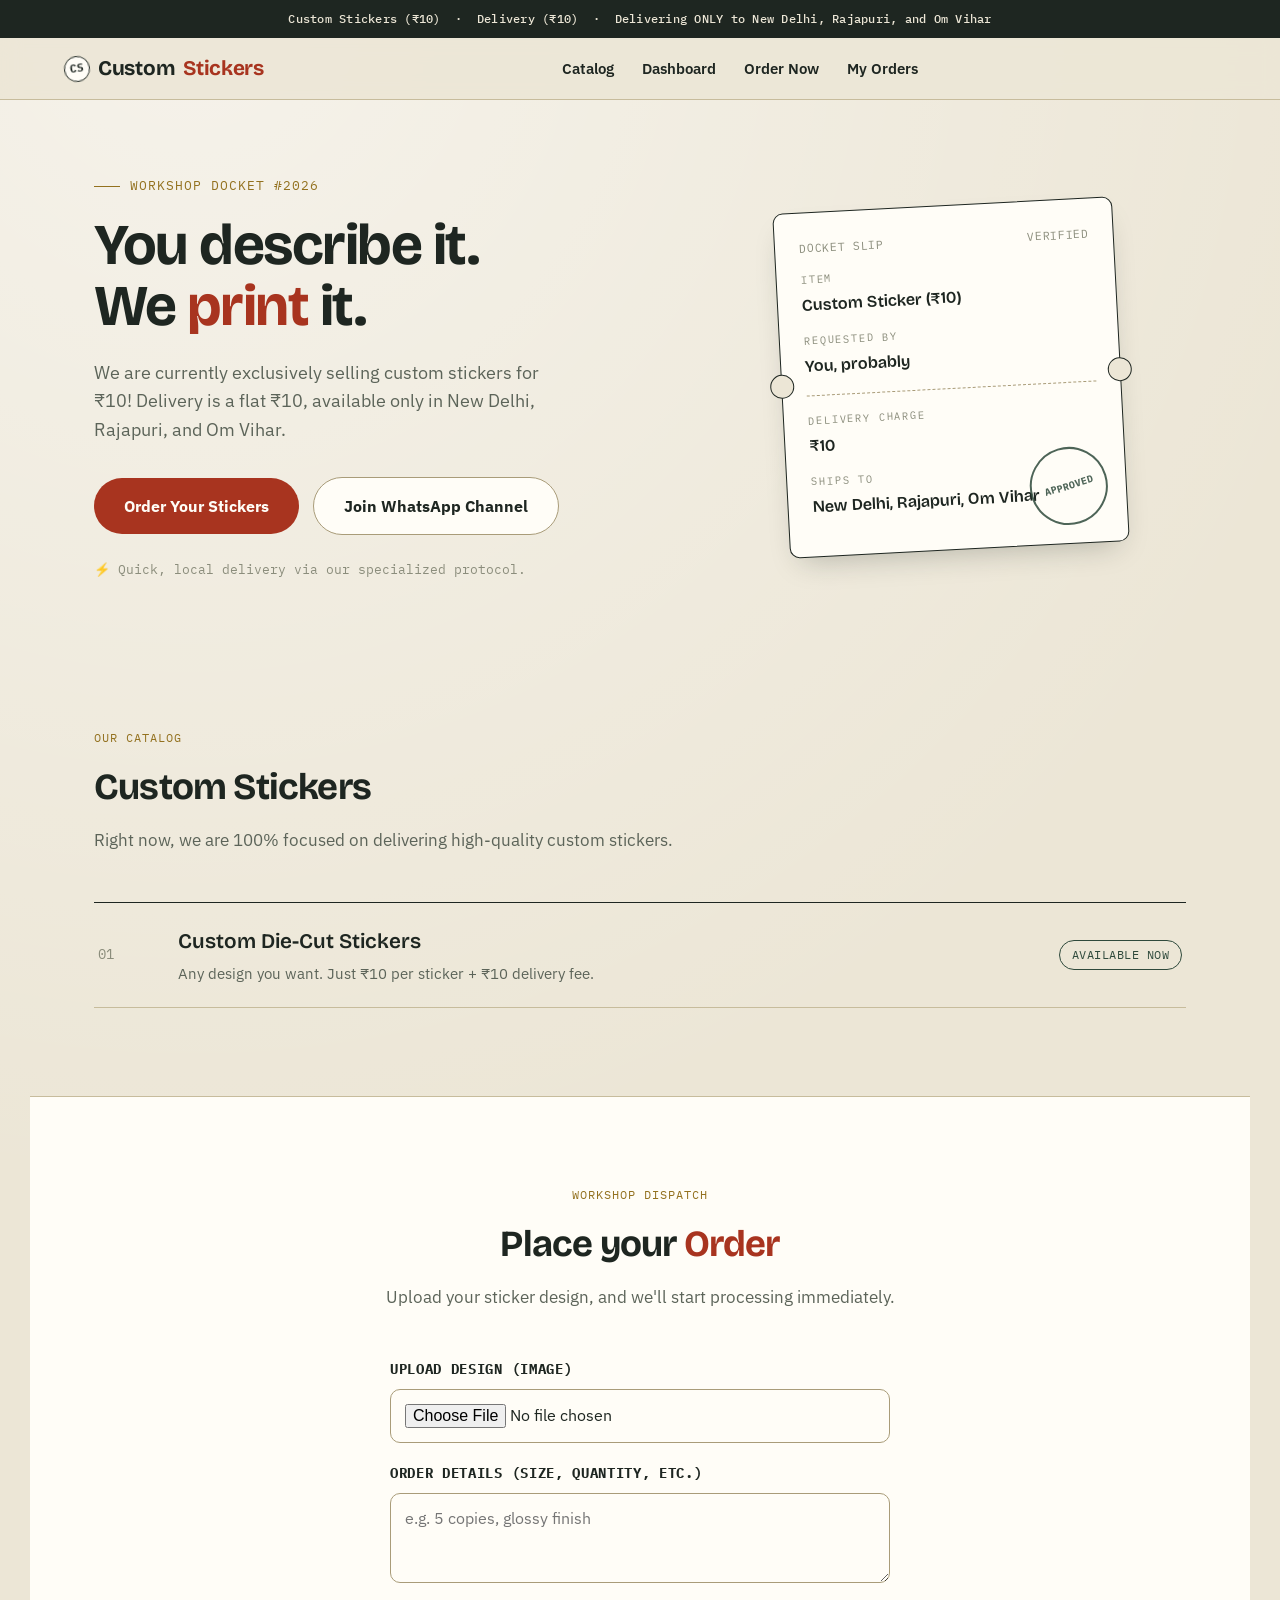
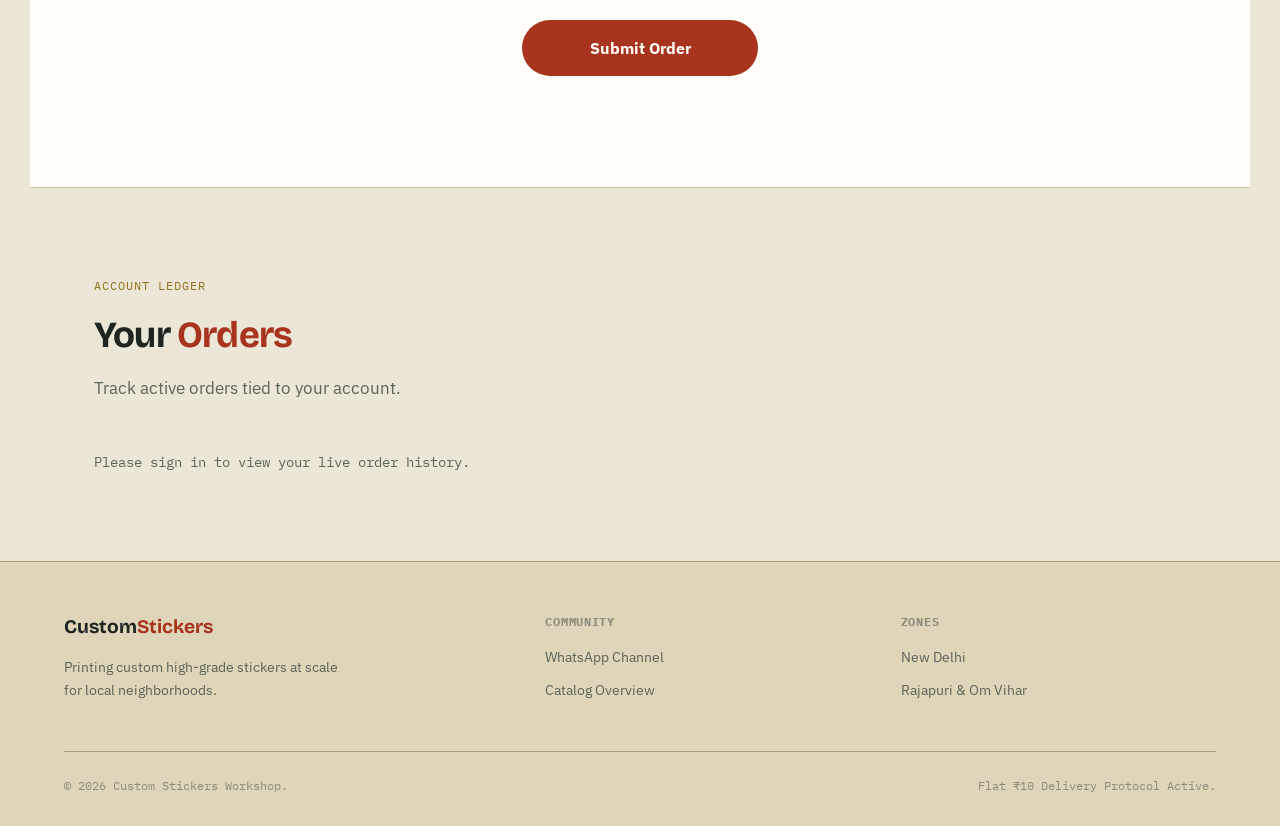
==== commit cc833870: "e" ====
--- a/index.html
+++ b/index.html
@@ -28,6 +28,7 @@
     </button>
     <div class="nav-links" id="navLinks">
       <a href="#categories">Catalog</a>
+      <a href="#dashboardSection">Dashboard</a>
       <a href="#placeOrderSection">Order Now</a>
       <a href="#myOrdersSection">My Orders</a>
     </div>
@@ -82,6 +83,35 @@
       </div>
     </div>
   </header>
+
+  <!-- Dashboard Section (Profile & Stats) -->
+  <section class="section bg-surface" id="dashboardSection" style="display: none;">
+    <div class="sec-head">
+      <div class="sec-eyebrow">Your Hub</div>
+      <h2 class="sec-title">Dashboard & <em>Stats</em></h2>
+    </div>
+    <div class="ledger">
+      <div class="ledger-row">
+        <span class="ledger-num">01</span>
+        <div class="ledger-main">
+          <h3>Your Profile</h3>
+          <p id="profileDetails" style="font-family:var(--font-mono); font-size:0.85rem; color:var(--ink);">Loading profile...</p>
+        </div>
+        <span class="ledger-tag">Active User</span>
+      </div>
+      <div class="ledger-row">
+        <span class="ledger-num">02</span>
+        <div class="ledger-main">
+          <h3>Platform Live Stats</h3>
+          <p style="font-family:var(--font-mono); color:var(--ink-muted);">
+            Total Users Signed Up: <strong id="totalUsersCount" style="color:var(--ink); font-size:1.1rem;">...</strong> <br/>
+            Total Orders Placed: <strong id="totalOrdersCount" style="color:var(--ink); font-size:1.1rem;">...</strong>
+          </p>
+        </div>
+        <span class="ledger-tag">Live Data</span>
+      </div>
+    </div>
+  </section>
 
   <!-- Categories -->
   <section class="section" id="categories">
--- a/index.css
+++ b/index.css
@@ -208,11 +208,10 @@
 .order-header { display: flex; justify-content: space-between; align-items: center; gap: 10px; flex-wrap: wrap; border-bottom: 2px dashed var(--border-dark); padding-bottom: 16px; margin-bottom: 16px; font-family: var(--font-mono); }
 .order-header strong { overflow-wrap: anywhere; }
 .order-status { padding: 6px 12px; border-radius: 99px; font-size: 0.72rem; font-weight: 700; text-transform: uppercase; letter-spacing: 0.05em; border: 1.5px solid transparent; white-space: nowrap; }
-.status-pending { background: #DFD5B8; color: var(--ink); border-color: var(--ink); }
-.status-approved { background: #2F6B4F; color: var(--surface); }
-.status-printing, .status-processing { background: #93711F; color: var(--surface); }
-.status-delivered, .status-completed { background: var(--ink); color: var(--surface); }
-.status-rejected, .status-cancelled { background: #A8341F; color: var(--surface); }
+
+/* REPLACED STATUS CLASSES */
+.status-packaging { background: #93711F; color: var(--surface); border-color: #93711F; }
+.status-delivered { background: #2F6B4F; color: var(--surface); border-color: #2F6B4F; }
 
 .order-img-wrap { width: 100%; aspect-ratio: 16 / 9; height: auto; border-radius: var(--radius-sm); border: 1.5px dashed var(--border-dark); margin-bottom: 16px; overflow: hidden; background: var(--paper-dark); display: flex; align-items: center; justify-content: center; }
 .order-img { width: 100%; height: 100%; object-fit: cover; transition: transform 0.3s ease; }
@@ -241,10 +240,10 @@
 .truck-btn {
   --tb-box: #C9A257;
   --tb-box-shadow: #A3813C;
-  --tb-cab: var(--stamp); /* FIXED: Made the cab clearly visible using the stamp red */
+  --tb-cab: var(--stamp);
   --tb-cargo: var(--ink);
   --tb-wheel: #14100D;
-  --tb-wheel-inner: var(--surface); /* FIXED: Swapped for better contrast */
+  --tb-wheel-inner: var(--surface); 
   display: inline-flex; flex-direction: column; align-items: stretch; padding: 0; overflow: hidden; position: relative; min-width: 236px; border: none; cursor: pointer; background: var(--stamp); border-radius: 99px;
 }
 .truck-btn:disabled { opacity: 0.8; cursor: not-allowed; }
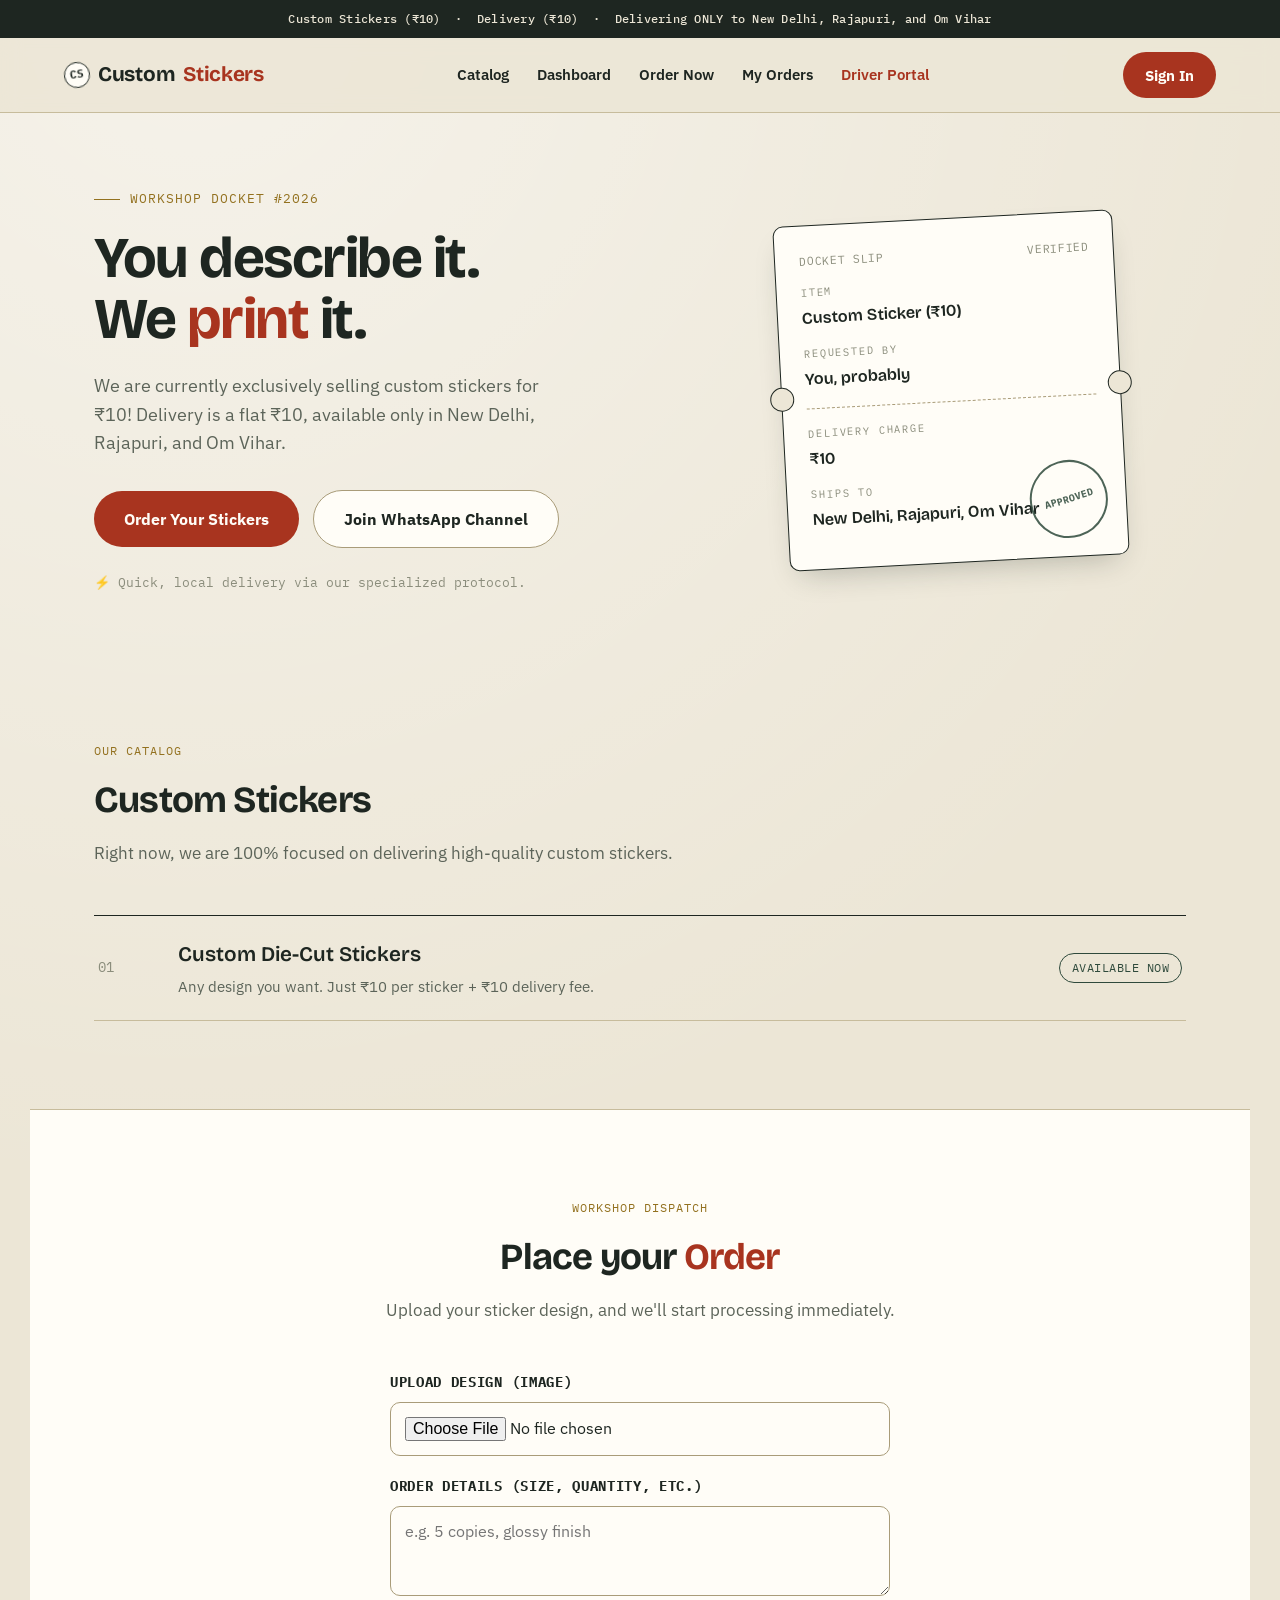
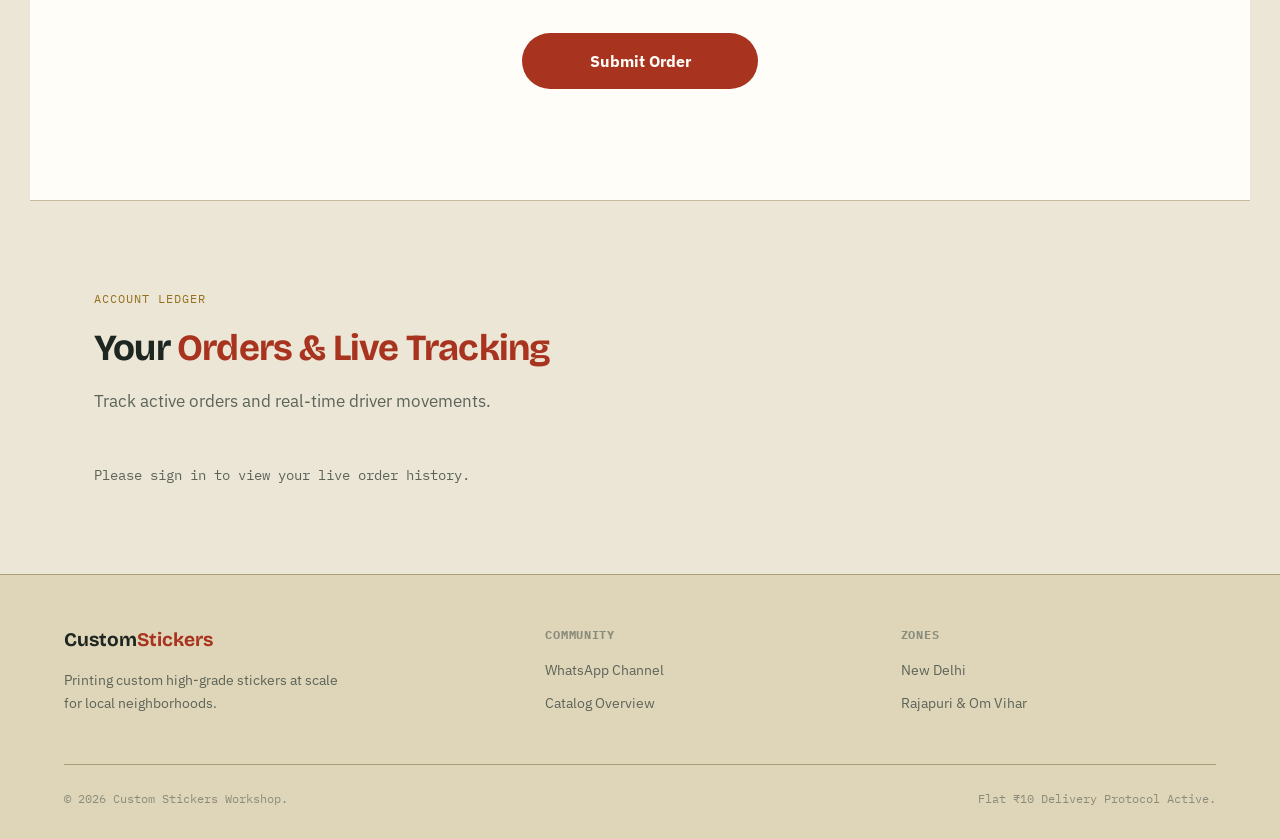
==== commit 01fdbd48: "ssss" ====
--- a/index.html
+++ b/index.html
@@ -9,6 +9,10 @@
   <link rel="preconnect" href="https://fonts.googleapis.com">
   <link rel="preconnect" href="https://fonts.gstatic.com" crossorigin>
   <link rel="stylesheet" href="index.css">
+  
+  <!-- Leaflet Map CSS & JS -->
+  <link rel="stylesheet" href="https://unpkg.com/leaflet@1.9.4/dist/leaflet.css" />
+  <script src="https://unpkg.com/leaflet@1.9.4/dist/leaflet.js"></script>
 </head>
 <body>
 
@@ -31,9 +35,10 @@
       <a href="#dashboardSection">Dashboard</a>
       <a href="#placeOrderSection">Order Now</a>
       <a href="#myOrdersSection">My Orders</a>
+      <a href="delivery.html" style="color:var(--stamp);">Driver Portal</a>
     </div>
     <div class="nav-right">
-      <button id="navSignIn" class="btn-primary" style="display:none;">Sign In</button>
+      <button id="navSignIn" class="btn-primary">Sign In</button>
       <div id="navUser" style="display:none; align-items:center; gap:10px;">
         <img id="navAvatar" src="" alt="Your profile picture" style="width:32px; height:32px; border-radius:50%; object-fit:cover;">
         <span id="navUsernameText" style="font-family:var(--font-mono); font-size:0.85rem; font-weight:600;"></span>
@@ -177,12 +182,12 @@
     </form>
   </section>
 
-  <!-- User Orders Section -->
+  <!-- User Orders Section with Live Map Tracker -->
   <section class="section" id="myOrdersSection">
     <div class="sec-head">
       <div class="sec-eyebrow">Account Ledger</div>
-      <h2 class="sec-title">Your <em>Orders</em></h2>
-      <p class="sec-sub">Track active orders tied to your account.</p>
+      <h2 class="sec-title">Your <em>Orders & Live Tracking</em></h2>
+      <p class="sec-sub">Track active orders and real-time driver movements.</p>
     </div>
     <div id="userOrdersContainer" style="font-family:var(--font-mono); font-size:0.9rem; color:var(--ink-muted);">
       <p>Please sign in to view your live order history.</p>
--- a/index.css
+++ b/index.css
@@ -25,108 +25,41 @@
 
 * { margin: 0; padding: 0; box-sizing: border-box; -webkit-tap-highlight-color: transparent; }
 html { scroll-behavior: smooth; }
-body {
-  font-family: var(--font-body);
-  background:
-    radial-gradient(circle at 15% 0%, rgba(255,255,255,0.5), transparent 45%),
-    var(--paper);
-  color: var(--ink);
-  line-height: 1.6;
-  -webkit-font-smoothing: antialiased;
-  overflow-x: hidden;
-}
+body { font-family: var(--font-body); background: radial-gradient(circle at 15% 0%, rgba(255,255,255,0.5), transparent 45%), var(--paper); color: var(--ink); line-height: 1.6; -webkit-font-smoothing: antialiased; overflow-x: hidden; }
 a { text-decoration: none; color: inherit; }
 img { max-width: 100%; display: block; }
 button { font: inherit; }
 :focus-visible { outline: 2px solid var(--thread); outline-offset: 3px; }
-@media (prefers-reduced-motion: reduce) {
-  html { scroll-behavior: auto; }
-  *, *::before, *::after { animation-duration: 0.001ms !important; transition-duration: 0.001ms !important; }
-}
+@media (prefers-reduced-motion: reduce) { html { scroll-behavior: auto; } *, *::before, *::after { animation-duration: 0.001ms !important; transition-duration: 0.001ms !important; } }
 
-/* Notice ribbon */
-.policy-bar {
-  background: var(--ink); color: var(--paper);
-  font-family: var(--font-mono); font-size: clamp(0.68rem, 1.6vw, 0.78rem); font-weight: 500;
-  letter-spacing: 0.02em; text-align: center; padding: 9px var(--edge);
-  position: relative; z-index: 1000;
-}
+.policy-bar { background: var(--ink); color: var(--paper); font-family: var(--font-mono); font-size: clamp(0.68rem, 1.6vw, 0.78rem); font-weight: 500; letter-spacing: 0.02em; text-align: center; padding: 9px var(--edge); position: relative; z-index: 1000; }
 .policy-bar span { display: inline-flex; align-items: center; gap: 10px; flex-wrap: wrap; justify-content: center; }
 
-/* Nav */
-.nav {
-  position: sticky; top: 0; z-index: 999;
-  display: flex; justify-content: space-between; align-items: center;
-  padding: 14px var(--edge);
-  background: rgba(236, 230, 214, 0.92);
-  backdrop-filter: blur(10px);
-  border-bottom: 1px solid var(--border);
-  gap: 12px;
-}
-.nav-logo {
-  font-family: var(--font-display); font-size: clamp(1.05rem, 2vw, 1.3rem); font-weight: 700;
-  letter-spacing: -0.3px; display: flex; align-items: center; gap: 8px; flex-shrink: 0;
-}
-.nav-logo .mark {
-  width: 26px; height: 26px; border: 1.5px solid var(--ink); border-radius: 50%;
-  display: inline-flex; align-items: center; justify-content: center;
-  font-family: var(--font-mono); font-size: 0.7rem; transform: rotate(-8deg);
-  flex-shrink: 0; background: var(--surface);
-}
+.nav { position: sticky; top: 0; z-index: 999; display: flex; justify-content: space-between; align-items: center; padding: 14px var(--edge); background: rgba(236, 230, 214, 0.92); backdrop-filter: blur(10px); border-bottom: 1px solid var(--border); gap: 12px; }
+.nav-logo { font-family: var(--font-display); font-size: clamp(1.05rem, 2vw, 1.3rem); font-weight: 700; letter-spacing: -0.3px; display: flex; align-items: center; gap: 8px; flex-shrink: 0; }
+.nav-logo .mark { width: 26px; height: 26px; border: 1.5px solid var(--ink); border-radius: 50%; display: inline-flex; align-items: center; justify-content: center; font-family: var(--font-mono); font-size: 0.7rem; transform: rotate(-8deg); flex-shrink: 0; background: var(--surface); }
 .nav-logo strong { color: var(--stamp); font-weight: 700; }
 .nav-links { display: flex; align-items: center; gap: clamp(16px, 2.4vw, 28px); font-weight: 600; font-size: 0.92rem; }
 .nav-links a:hover { color: var(--stamp); }
 .nav-right { display: flex; align-items: center; gap: 16px; flex-shrink: 0; }
-
-/* Mobile hamburger */
-.nav-toggle {
-  display: none; flex-direction: column; justify-content: center; gap: 5px;
-  width: 38px; height: 38px; background: var(--surface); border: 1px solid var(--border-dark);
-  border-radius: 8px; cursor: pointer; padding: 0; flex-shrink: 0;
-}
+.nav-toggle { display: none; flex-direction: column; justify-content: center; gap: 5px; width: 38px; height: 38px; background: var(--surface); border: 1px solid var(--border-dark); border-radius: 8px; cursor: pointer; padding: 0; flex-shrink: 0; }
 .nav-toggle span { display: block; width: 18px; height: 2px; background: var(--ink); margin: 0 auto; transition: transform 0.2s ease, opacity 0.2s ease; }
 .nav-toggle[aria-expanded="true"] span:nth-child(1) { transform: translateY(7px) rotate(45deg); }
 .nav-toggle[aria-expanded="true"] span:nth-child(2) { opacity: 0; }
 .nav-toggle[aria-expanded="true"] span:nth-child(3) { transform: translateY(-7px) rotate(-45deg); }
 
-/* Buttons */
-.btn-primary {
-  background: var(--stamp); color: var(--surface);
-  padding: 11px 22px; border-radius: 99px;
-  font-weight: 700; font-size: 0.95rem; font-family: var(--font-body);
-  transition: transform 0.15s ease, box-shadow 0.15s ease, background 0.15s;
-  border: none; cursor: pointer; display: inline-flex; align-items: center; gap: 8px;
-}
+.btn-primary { background: var(--stamp); color: var(--surface); padding: 11px 22px; border-radius: 99px; font-weight: 700; font-size: 0.95rem; font-family: var(--font-body); transition: transform 0.15s ease, box-shadow 0.15s ease, background 0.15s; border: none; cursor: pointer; display: inline-flex; align-items: center; gap: 8px; }
 .btn-primary:hover { background: var(--stamp-dark); transform: translateY(-2px); box-shadow: 0 8px 18px -6px rgba(168,52,31,0.45); }
 .btn-primary:active { transform: translateY(0); }
 .btn-primary.lg { padding: 15px 30px; font-size: 1.02rem; }
-
-.btn-secondary {
-  background: var(--surface); color: var(--ink);
-  padding: 11px 22px; border-radius: 99px;
-  font-weight: 700; font-size: 0.95rem; font-family: var(--font-body);
-  border: 1px solid var(--border-dark); transition: all 0.15s;
-  display: inline-flex; align-items: center; gap: 8px;
-}
+.btn-secondary { background: var(--surface); color: var(--ink); padding: 11px 22px; border-radius: 99px; font-weight: 700; font-size: 0.95rem; font-family: var(--font-body); border: 1px solid var(--border-dark); transition: all 0.15s; display: inline-flex; align-items: center; gap: 8px; }
 .btn-secondary:hover { border-color: var(--ink); background: var(--surface); }
 .btn-secondary.lg { padding: 15px 30px; font-size: 1.02rem; }
 
-/* Hero */
-.hero {
-  padding: clamp(40px, 7vw, 76px) var(--edge) clamp(40px, 6vw, 60px);
-  display: grid; grid-template-columns: 1.1fr 0.9fr; gap: clamp(28px, 4vw, 48px); align-items: center;
-  max-width: var(--container); margin: 0 auto;
-}
-.hero-eyebrow {
-  font-family: var(--font-mono); font-size: 0.8rem; color: var(--brass);
-  letter-spacing: 0.08em; text-transform: uppercase;
-  display: flex; align-items: center; gap: 10px; margin-bottom: 18px;
-}
+.hero { padding: clamp(40px, 7vw, 76px) var(--edge) clamp(40px, 6vw, 60px); display: grid; grid-template-columns: 1.1fr 0.9fr; gap: clamp(28px, 4vw, 48px); align-items: center; max-width: var(--container); margin: 0 auto; }
+.hero-eyebrow { font-family: var(--font-mono); font-size: 0.8rem; color: var(--brass); letter-spacing: 0.08em; text-transform: uppercase; display: flex; align-items: center; gap: 10px; margin-bottom: 18px; }
 .hero-eyebrow::before { content: ''; width: 26px; height: 1px; background: var(--brass); }
-.hero-title {
-  font-family: var(--font-display); font-size: clamp(2.2rem, 5.4vw, 3.6rem); font-weight: 700;
-  line-height: 1.06; letter-spacing: -1.5px; margin-bottom: 22px;
-}
+.hero-title { font-family: var(--font-display); font-size: clamp(2.2rem, 5.4vw, 3.6rem); font-weight: 700; line-height: 1.06; letter-spacing: -1.5px; margin-bottom: 22px; }
 .hero-title em { font-style: normal; color: var(--stamp); }
 .hero-sub { font-size: clamp(1rem, 1.6vw, 1.12rem); color: var(--ink-muted); max-width: 480px; margin-bottom: 32px; }
 .hero-btns { display: flex; gap: 14px; flex-wrap: wrap; align-items: center; margin-bottom: 24px; }
@@ -134,20 +67,9 @@
 .hero-note strong.is-loading { color: var(--ink-faint); }
 .hero-note strong.is-error { color: var(--stamp); }
 
-/* Ticket */
 .hero-ticket-wrap { display: flex; justify-content: center; }
-.hero-ticket {
-  position: relative; width: 100%; max-width: 340px;
-  background: var(--surface); border: 1.5px solid var(--ink);
-  border-radius: var(--radius); padding: 26px 24px 22px;
-  box-shadow: var(--shadow-ticket); transform: rotate(-3deg);
-  font-family: var(--font-mono);
-}
-.hero-ticket::before, .hero-ticket::after {
-  content: ''; position: absolute; top: 50%; width: 22px; height: 22px;
-  background: var(--paper); border: 1.5px solid var(--ink); border-radius: 50%;
-  transform: translateY(-50%);
-}
+.hero-ticket { position: relative; width: 100%; max-width: 340px; background: var(--surface); border: 1.5px solid var(--ink); border-radius: var(--radius); padding: 26px 24px 22px; box-shadow: var(--shadow-ticket); transform: rotate(-3deg); font-family: var(--font-mono); }
+.hero-ticket::before, .hero-ticket::after { content: ''; position: absolute; top: 50%; width: 22px; height: 22px; background: var(--paper); border: 1.5px solid var(--ink); border-radius: 50%; transform: translateY(-50%); }
 .hero-ticket::before { left: -12px; }
 .hero-ticket::after { right: -12px; }
 .ticket-row { display: flex; justify-content: space-between; font-size: 0.72rem; color: var(--ink-faint); text-transform: uppercase; letter-spacing: 0.06em; margin-bottom: 14px; }
@@ -155,16 +77,8 @@
 .ticket-field { margin-bottom: 14px; }
 .ticket-field label { display: block; font-size: 0.66rem; color: var(--ink-faint); text-transform: uppercase; letter-spacing: 0.08em; margin-bottom: 4px; }
 .ticket-field .val { font-family: var(--font-display); font-weight: 600; font-size: 1.02rem; color: var(--ink); word-break: break-word; }
-.ticket-stamp {
-  position: absolute; bottom: 18px; right: 18px;
-  border: 2px solid var(--thread); color: var(--thread);
-  border-radius: 50%; width: 78px; height: 78px;
-  display: flex; align-items: center; justify-content: center; text-align: center;
-  font-family: var(--font-mono); font-size: 0.62rem; font-weight: 700; letter-spacing: 0.03em;
-  transform: rotate(-14deg); opacity: 0.85;
-}
+.ticket-stamp { position: absolute; bottom: 18px; right: 18px; border: 2px solid var(--thread); color: var(--thread); border-radius: 50%; width: 78px; height: 78px; display: flex; align-items: center; justify-content: center; text-align: center; font-family: var(--font-mono); font-size: 0.62rem; font-weight: 700; letter-spacing: 0.03em; transform: rotate(-14deg); opacity: 0.85; }
 
-/* Sections */
 .section { padding: clamp(48px, 8vw, 88px) var(--edge); max-width: var(--container); margin: 0 auto; }
 .bg-surface { background: var(--surface); border-top: 1px solid var(--border); border-bottom: 1px solid var(--border); }
 .sec-head { margin-bottom: clamp(28px, 4vw, 48px); max-width: 640px; }
@@ -174,50 +88,31 @@
 .sec-title em { font-style: normal; color: var(--stamp); }
 .sec-sub { color: var(--ink-muted); font-size: clamp(0.95rem, 1.4vw, 1.05rem); margin-top: 10px; }
 
-/* Ledger */
 .ledger { border-top: 1.5px solid var(--ink); }
-.ledger-row {
-  display: grid; grid-template-columns: 60px 1fr auto; gap: 20px; align-items: center;
-  padding: 22px 4px; border-bottom: 1px solid var(--border);
-}
+.ledger-row { display: grid; grid-template-columns: 60px 1fr auto; gap: 20px; align-items: center; padding: 22px 4px; border-bottom: 1px solid var(--border); }
 .ledger-num { font-family: var(--font-mono); color: var(--ink-faint); font-size: 0.85rem; }
 .ledger-main h3 { font-family: var(--font-display); font-size: clamp(1.1rem, 2vw, 1.3rem); font-weight: 600; margin-bottom: 4px; }
 .ledger-main p { color: var(--ink-muted); font-size: 0.92rem; max-width: 480px; }
-.ledger-tag {
-  font-family: var(--font-mono); font-size: 0.72rem; color: var(--thread);
-  border: 1px solid var(--thread); padding: 5px 12px; border-radius: 99px;
-  white-space: nowrap; text-transform: uppercase; letter-spacing: 0.04em;
-}
+.ledger-tag { font-family: var(--font-mono); font-size: 0.72rem; color: var(--thread); border: 1px solid var(--thread); padding: 5px 12px; border-radius: 99px; white-space: nowrap; text-transform: uppercase; letter-spacing: 0.04em; }
 
-/* Forms */
 .form-wrap { max-width: 500px; margin: 0 auto; display: flex; flex-direction: column; gap: 20px; text-align: left; }
 .afield label { font-family: var(--font-mono); font-weight: 700; font-size: 0.85rem; display: block; margin-bottom: 8px; text-transform: uppercase; letter-spacing: 0.05em; color: var(--ink); }
 .ainput { width: 100%; background: var(--surface); border: 1.5px solid var(--border-dark); border-radius: 10px; padding: 14px; font-family: var(--font-body); font-size: 1rem; color: var(--ink); outline: none; transition: border-color 0.2s; }
 .ainput:focus { border-color: var(--ink); }
 
-/* =========================================
-   ORDER CARDS & DISPLAY
-   ========================================= */
+/* Orders Card */
 .orders-grid { display: grid; gap: 20px; grid-template-columns: repeat(auto-fill, minmax(min(320px, 100%), 1fr)); margin-top: 20px; }
-.order-card {
-  background: var(--surface); border: 1.5px solid var(--ink); border-radius: var(--radius);
-  padding: clamp(18px, 2.4vw, 24px); box-shadow: 4px 4px 0px var(--ink);
-  transition: transform 0.15s ease, box-shadow 0.15s ease; display: flex; flex-direction: column; min-width: 0;
-}
+.order-card { background: var(--surface); border: 1.5px solid var(--ink); border-radius: var(--radius); padding: clamp(18px, 2.4vw, 24px); box-shadow: 4px 4px 0px var(--ink); transition: transform 0.15s ease, box-shadow 0.15s ease; display: flex; flex-direction: column; min-width: 0; }
 .order-card:hover { transform: translate(-2px, -2px); box-shadow: 6px 6px 0px var(--ink); }
 .order-header { display: flex; justify-content: space-between; align-items: center; gap: 10px; flex-wrap: wrap; border-bottom: 2px dashed var(--border-dark); padding-bottom: 16px; margin-bottom: 16px; font-family: var(--font-mono); }
 .order-header strong { overflow-wrap: anywhere; }
 .order-status { padding: 6px 12px; border-radius: 99px; font-size: 0.72rem; font-weight: 700; text-transform: uppercase; letter-spacing: 0.05em; border: 1.5px solid transparent; white-space: nowrap; }
-
-/* REPLACED STATUS CLASSES */
 .status-packaging { background: #93711F; color: var(--surface); border-color: #93711F; }
 .status-delivered { background: #2F6B4F; color: var(--surface); border-color: #2F6B4F; }
-
 .order-img-wrap { width: 100%; aspect-ratio: 16 / 9; height: auto; border-radius: var(--radius-sm); border: 1.5px dashed var(--border-dark); margin-bottom: 16px; overflow: hidden; background: var(--paper-dark); display: flex; align-items: center; justify-content: center; }
 .order-img { width: 100%; height: 100%; object-fit: cover; transition: transform 0.3s ease; }
 .img-error { font-family: var(--font-mono); font-size: 0.75rem; color: var(--stamp); padding: 0 12px; text-align: center; }
 .order-card:hover .order-img { transform: scale(1.05); }
-
 .order-body p { font-size: 0.92rem; color: var(--ink-muted); margin-bottom: 8px; overflow-wrap: anywhere; }
 .order-body strong { color: var(--ink); font-family: var(--font-mono); font-size: 0.78rem; text-transform: uppercase; display: block; margin-bottom: 2px; }
 
@@ -235,7 +130,7 @@
 .footer-bottom { max-width: var(--container); margin: 40px auto 0; padding-top: 24px; border-top: 1px solid var(--border-dark); display: flex; justify-content: space-between; flex-wrap: wrap; gap: 10px; font-family: var(--font-mono); font-size: 0.75rem; color: var(--ink-faint); }
 
 /* =========================================
-   TRUCK DELIVERY BUTTON
+   TRUCK DELIVERY BUTTON - VISIBILITY FIX
    ========================================= */
 .truck-btn {
   --tb-box: #C9A257;
@@ -247,7 +142,7 @@
   display: inline-flex; flex-direction: column; align-items: stretch; padding: 0; overflow: hidden; position: relative; min-width: 236px; border: none; cursor: pointer; background: var(--stamp); border-radius: 99px;
 }
 .truck-btn:disabled { opacity: 0.8; cursor: not-allowed; }
-.truck-btn .tb-label { position: relative; padding: 15px 30px; display: flex; align-items: center; justify-content: center; min-height: 1.3em; color: var(--surface); }
+.truck-btn .tb-label { position: relative; padding: 15px 30px; display: flex; align-items: center; justify-content: center; min-height: 1.3em; color: var(--surface); z-index: 20; }
 .truck-btn .tb-text { font-family: var(--font-body); font-weight: 700; font-size: 1.02rem; display: inline-flex; align-items: center; gap: 8px; transition: opacity 0.25s ease; white-space: nowrap; }
 .truck-btn .tb-success { position: absolute; inset: 0; display: flex; align-items: center; justify-content: center; opacity: 0; }
 .truck-btn .tb-check { width: 13px; height: 11px; fill: none; stroke: currentColor; stroke-width: 2; stroke-linecap: round; stroke-linejoin: round; stroke-dasharray: 16px; stroke-dashoffset: 16px; transition: stroke-dashoffset 0.4s ease 0.15s; }
@@ -256,50 +151,35 @@
 .truck-btn.is-done .tb-success { opacity: 1; }
 .truck-btn.is-done .tb-check { stroke-dashoffset: 0; }
 
-.tb-lane { display: block; position: relative; max-height: 0; overflow: hidden; background: rgba(0,0,0,0.12); transition: max-height 0.3s ease; }
-.truck-btn.is-animating .tb-lane, .truck-btn.is-done .tb-lane { max-height: 34px; }
+.tb-lane { display: block; position: relative; height: 0; overflow: visible; background: rgba(0,0,0,0.12); transition: height 0.3s ease; }
+.truck-btn.is-animating .tb-lane, .truck-btn.is-done .tb-lane { height: 34px; overflow: hidden; }
 .tb-progress { position: absolute; left: 0; top: 0; bottom: 0; width: 0; background: rgba(255,255,255,0.14); transition: width 1.7s linear; }
 .truck-btn.is-animating .tb-progress, .truck-btn.is-done .tb-progress { width: 100%; }
 
-.tb-box { position: absolute; left: 14px; bottom: 4px; width: 11px; height: 11px; border-radius: 2px; background: linear-gradient(135deg, var(--tb-box), var(--tb-box-shadow)); opacity: 0; transform: translate(0, 6px) scale(0.6); transition: opacity 0.25s ease 0.05s, transform 0.3s ease 0.05s; }
+.tb-box { position: absolute; left: 14px; bottom: 4px; width: 11px; height: 11px; border-radius: 2px; background: linear-gradient(135deg, var(--tb-box), var(--tb-box-shadow)); opacity: 0; transform: translate(0, 6px) scale(0.6); transition: opacity 0.25s ease 0.05s, transform 0.3s ease 0.05s; z-index: 5; }
 .truck-btn.is-animating .tb-box { opacity: 1; transform: translate(30px, 0) scale(1); transition: opacity 0.25s ease 0.05s, transform 0.35s ease 0.05s, opacity 0.2s ease 0.45s; animation: tb-box-load 0.6s ease forwards; }
 @keyframes tb-box-load { 0% { opacity: 0; transform: translate(0, 6px) scale(0.6); } 55% { opacity: 1; transform: translate(30px, 0) scale(1); } 100% { opacity: 0; transform: translate(30px, 0) scale(1); } }
 
-.tb-truck { position: absolute; bottom: 3px; left: 0; width: 46px; height: 22px; transform: translateX(-60px); z-index: 2; }
+.tb-truck { position: absolute; bottom: 3px; left: 0; width: 46px; height: 22px; transform: translateX(-60px); z-index: 10; display: block; }
 .truck-btn.is-animating .tb-truck, .truck-btn.is-done .tb-truck { animation: tb-drive 1.7s cubic-bezier(.5,.02,.4,1) 0.55s forwards; }
-@keyframes tb-drive { 0% { transform: translateX(-60px); } 85% { transform: translateX(calc(100% + 40px)); } 100% { transform: translateX(calc(100% + 90px)); opacity: 0; } }
+@keyframes tb-drive { 0% { transform: translateX(-60px); opacity: 1; } 85% { transform: translateX(calc(100% + 40px)); opacity: 1; } 100% { transform: translateX(calc(100% + 90px)); opacity: 0; } }
 
 .tb-cargo { position: absolute; left: 0; bottom: 0; width: 28px; height: 18px; background: var(--tb-cargo); border-radius: 2px 2px 0 0; }
 .tb-cab { position: absolute; left: 27px; bottom: 0; width: 16px; height: 14px; background: var(--tb-cab); border-radius: 0 3px 0 0; }
 .tb-window { position: absolute; left: 3px; top: 2px; width: 8px; height: 6px; background: var(--tb-cargo); opacity: 0.35; border-radius: 1px; clip-path: polygon(0 0, 70% 0, 100% 100%, 0 100%); }
-.tb-wheel { position: absolute; bottom: -3px; width: 8px; height: 8px; border-radius: 50%; background: var(--tb-wheel); box-shadow: inset 0 0 0 2px var(--tb-wheel-inner); }
+.tb-wheel { position: absolute; bottom: -3px; width: 8px; height: 8px; border-radius: 50%; background: var(--tb-wheel); box-shadow: inset 0 0 0 2px var(--tb-wheel-inner); z-index: 12; }
 .tb-wheel-1 { left: 5px; } .tb-wheel-2 { left: 30px; }
 .truck-btn.is-animating .tb-wheel, .truck-btn.is-done .tb-wheel { animation: tb-spin 0.4s linear infinite; }
 @keyframes tb-spin { to { transform: rotate(360deg); } }
 
-@media (prefers-reduced-motion: reduce) {
-  .truck-btn.is-animating .tb-truck, .truck-btn.is-done .tb-truck, .truck-btn.is-animating .tb-box, .truck-btn.is-animating .tb-wheel, .truck-btn.is-done .tb-wheel { animation: none; }
-  .truck-btn.is-done .tb-truck { opacity: 0; }
-}
+@media (prefers-reduced-motion: reduce) { .truck-btn.is-animating .tb-truck, .truck-btn.is-done .tb-truck, .truck-btn.is-animating .tb-box, .truck-btn.is-animating .tb-wheel, .truck-btn.is-done .tb-wheel { animation: none; } .truck-btn.is-done .tb-truck { opacity: 0; } }
 
 /* Responsive */
 @media (min-width: 1400px) { :root { --container: 1320px; } }
 @media (max-width: 1024px) { .hero { grid-template-columns: 1fr; text-align: center; } .hero-eyebrow { justify-content: center; } .hero-btns { justify-content: center; } .hero-sub { margin-inline: auto; } .hero-ticket { transform: rotate(0); margin: 0 auto; } .hero-note { text-align: center; } }
-@media (max-width: 860px) {
-  .nav-toggle { display: flex; }
-  .nav-links { position: absolute; top: 100%; left: 0; right: 0; flex-direction: column; align-items: flex-start; gap: 2px; background: var(--surface); border-bottom: 1px solid var(--border); padding: 8px var(--edge) 16px; max-height: 0; overflow: hidden; opacity: 0; transition: max-height 0.25s ease, opacity 0.2s ease; }
-  .nav-links.open { max-height: 320px; opacity: 1; padding-top: 14px; }
-  .nav-links a { width: 100%; padding: 10px 0; border-bottom: 1px solid var(--border); }
-  .nav-links a:last-child { border-bottom: none; }
-}
+@media (max-width: 860px) { .nav-toggle { display: flex; } .nav-links { position: absolute; top: 100%; left: 0; right: 0; flex-direction: column; align-items: flex-start; gap: 2px; background: var(--surface); border-bottom: 1px solid var(--border); padding: 8px var(--edge) 16px; max-height: 0; overflow: hidden; opacity: 0; transition: max-height 0.25s ease, opacity 0.2s ease; } .nav-links.open { max-height: 320px; opacity: 1; padding-top: 14px; } .nav-links a { width: 100%; padding: 10px 0; border-bottom: 1px solid var(--border); } .nav-links a:last-child { border-bottom: none; } }
 @media (max-width: 768px) { .footer-in { grid-template-columns: 1fr; } .order-header { flex-wrap: nowrap; } }
-@media (max-width: 560px) {
-  :root { --edge: 20px; } .nav { padding: 12px var(--edge); } .nav-right .btn-primary { padding: 9px 16px; font-size: 0.88rem; }
-  .hero-btns { flex-direction: column; align-items: stretch; } .hero-btns .btn-primary, .hero-btns .btn-secondary { justify-content: center; text-align: center; }
-  .ledger-row { grid-template-columns: 32px 1fr; row-gap: 8px; } .ledger-tag { grid-column: 1 / -1; justify-self: start; }
-  .hero-ticket { max-width: 100%; padding: 22px 18px 20px; } .hero-ticket::before, .hero-ticket::after { display: none; }
-  .order-status { font-size: 0.68rem; padding: 5px 10px; } .footer-bottom { flex-direction: column; text-align: center; }
-}
+@media (max-width: 560px) { :root { --edge: 20px; } .nav { padding: 12px var(--edge); } .nav-right .btn-primary { padding: 9px 16px; font-size: 0.88rem; } .hero-btns { flex-direction: column; align-items: stretch; } .hero-btns .btn-primary, .hero-btns .btn-secondary { justify-content: center; text-align: center; } .ledger-row { grid-template-columns: 32px 1fr; row-gap: 8px; } .ledger-tag { grid-column: 1 / -1; justify-self: start; } .hero-ticket { max-width: 100%; padding: 22px 18px 20px; } .hero-ticket::before, .hero-ticket::after { display: none; } .order-status { font-size: 0.68rem; padding: 5px 10px; } .footer-bottom { flex-direction: column; text-align: center; } }
 @media (max-width: 380px) { .hero-title { letter-spacing: -0.8px; } .btn-primary.lg, .btn-secondary.lg { padding: 13px 22px; font-size: 0.95rem; } }
 
 .truck-btn-wrap { display: inline-flex; flex-direction: column; align-items: center; gap: 8px; }
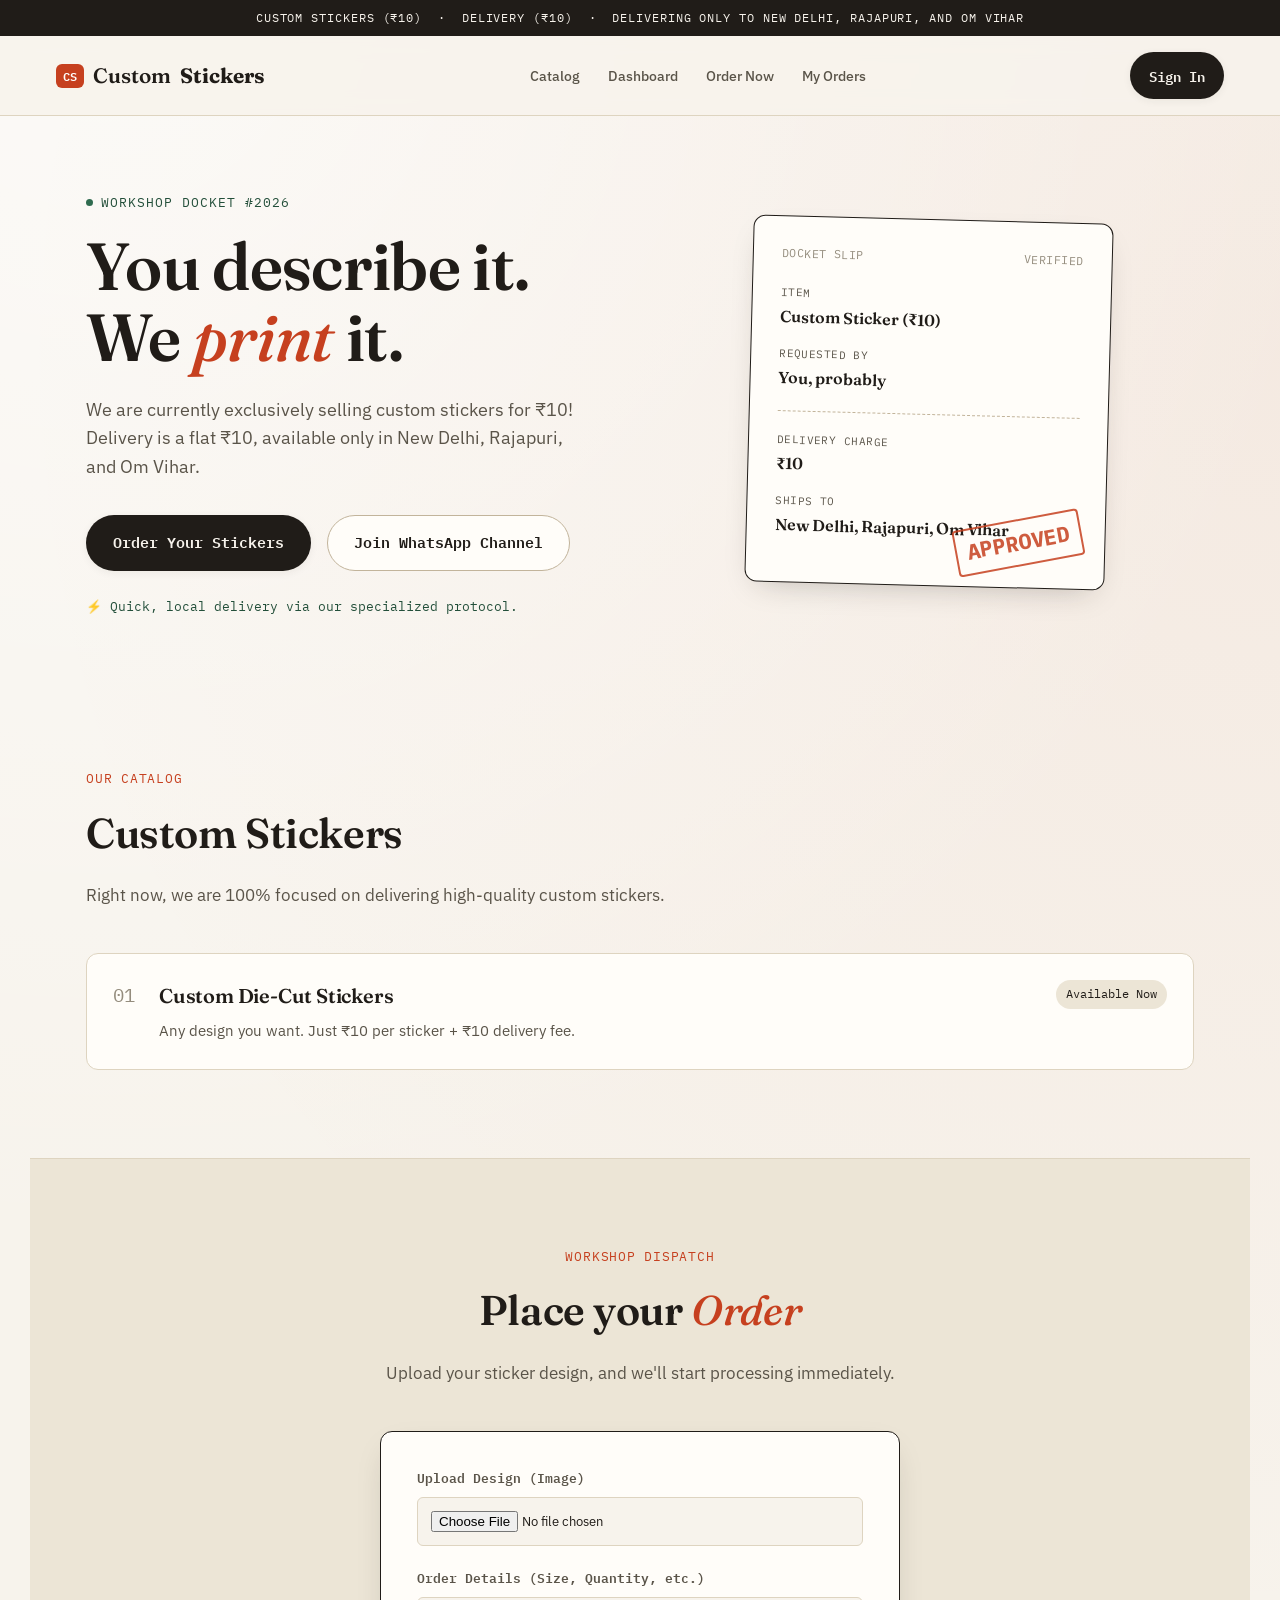
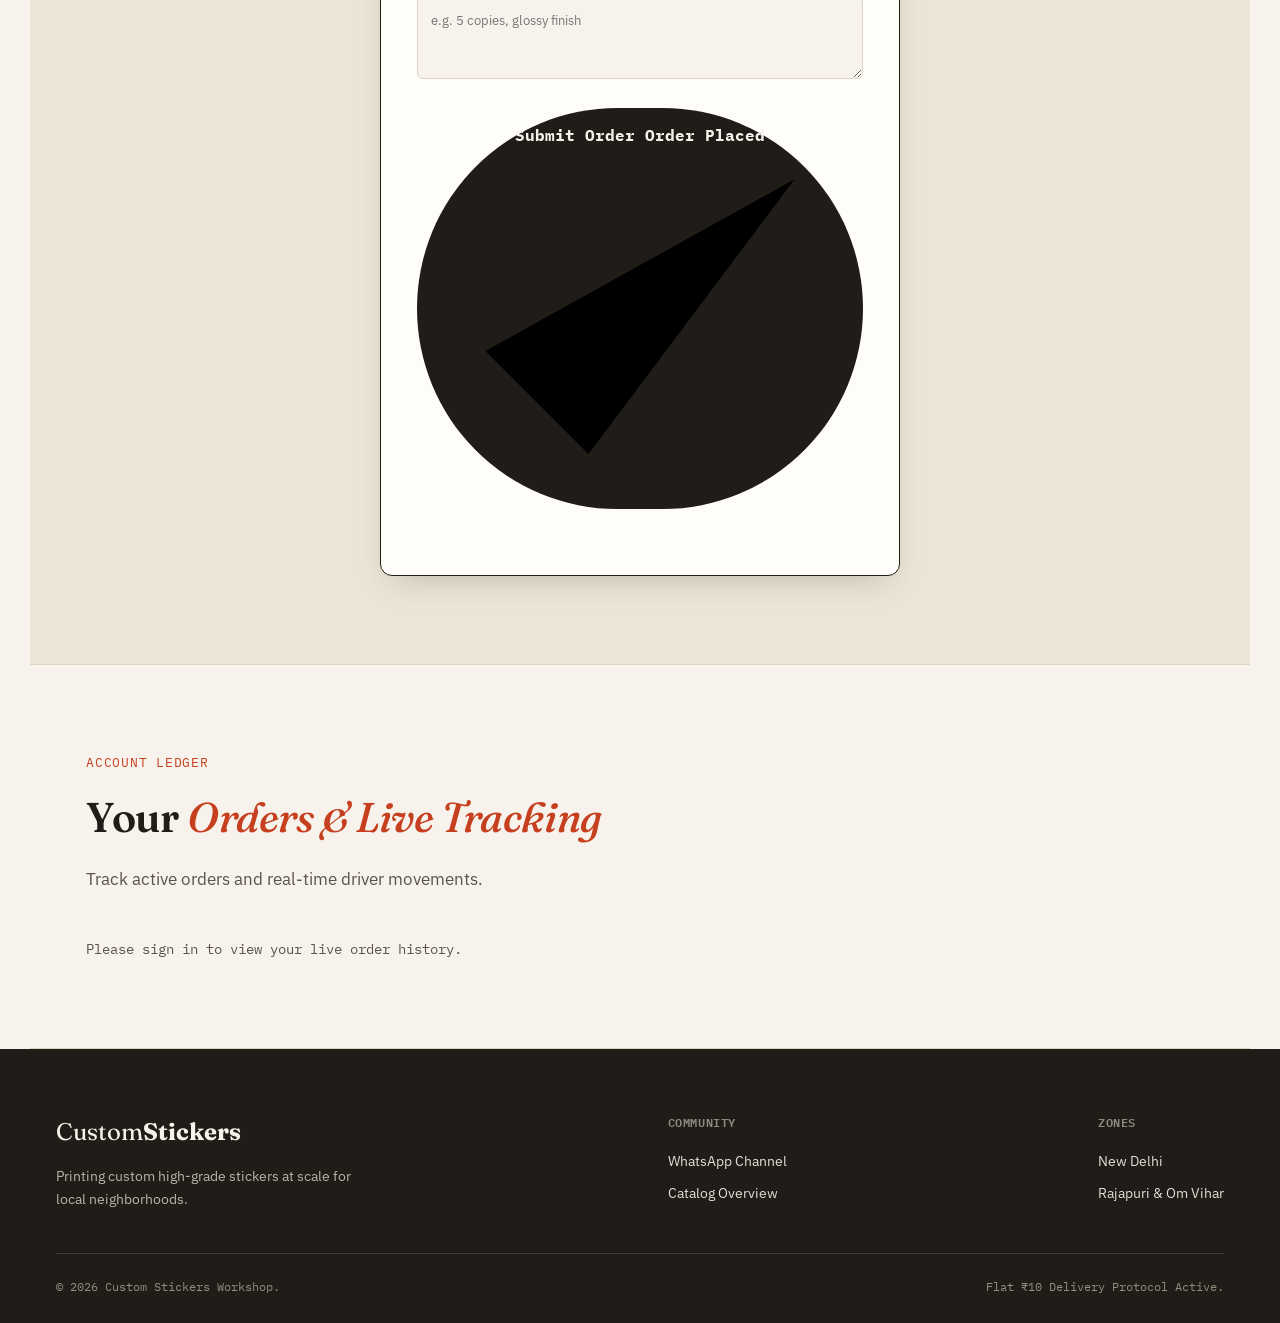
==== commit 9d6c4a00: "ee" ====
--- a/index.html
+++ b/index.html
@@ -35,7 +35,6 @@
       <a href="#dashboardSection">Dashboard</a>
       <a href="#placeOrderSection">Order Now</a>
       <a href="#myOrdersSection">My Orders</a>
-      <a href="delivery.html" style="color:var(--stamp);">Driver Portal</a>
     </div>
     <div class="nav-right">
       <button id="navSignIn" class="btn-primary">Sign In</button>
--- a/index.css
+++ b/index.css
@@ -1,189 +1,291 @@
-@import url('https://fonts.googleapis.com/css2?family=Bricolage+Grotesque:opsz,wght@12..96,400..800&family=IBM+Plex+Sans:wght@400;500;600;700&family=IBM+Plex+Mono:wght@400;500;600&display=swap');
+/* =====================================================================
+   CUSTOM STICKERS — Workshop Docket Theme (redesigned)
+   ===================================================================== */
+@import url('https://fonts.googleapis.com/css2?family=Fraunces:opsz,wght@9..144,400;9..144,500;9..144,600;9..144,700&family=IBM+Plex+Sans:wght@400;500;600;700&family=IBM+Plex+Mono:wght@400;500;600;700&display=swap');
 
 :root {
-  --paper:        #ECE6D6;
-  --paper-dark:   #DFD5B8;
-  --surface:      #FFFDF7;
-  --ink:          #1E2621;
-  --ink-muted:    #5C6459;
-  --ink-faint:    #8B8D7C;
-  --border:       #C7BC9C;
-  --border-dark:  #A99C79;
-  --stamp:        #A8341F;
-  --stamp-dark:   #832819;
-  --brass:        #93711F;
-  --thread:       #2F4A3C;
-  --radius-sm: 6px;
-  --radius: 10px;
-  --shadow-ticket: 0 14px 30px -12px rgba(30, 38, 33, 0.28);
-  --font-display: 'Bricolage Grotesque', sans-serif;
-  --font-body: 'IBM Plex Sans', sans-serif;
-  --font-mono: 'IBM Plex Mono', monospace;
-  --container: 1220px;
-  --edge: clamp(20px, 5vw, 64px);
-}
-
-* { margin: 0; padding: 0; box-sizing: border-box; -webkit-tap-highlight-color: transparent; }
+  --paper: #F7F3EC;
+  --paper-dark: #ECE5D6;
+  --surface: #FFFDF9;
+  --ink: #201C18;
+  --ink-muted: #5A5449;
+  --ink-faint: #948C7D;
+  --stamp: #C6401F;
+  --stamp-dark: #9C3117;
+  --thread: #2F6B4F;
+  --thread-dark: #234F3A;
+  --border: #DED4C0;
+  --border-dark: #C2B49B;
+
+  --font-sans: 'IBM Plex Sans', -apple-system, BlinkMacSystemFont, sans-serif;
+  --font-mono: 'IBM Plex Mono', "SFMono-Regular", Menlo, monospace;
+  --font-display: 'Fraunces', Georgia, serif;
+
+  --radius-xs: 6px;
+  --radius-sm: 12px;
+  --radius-md: 18px;
+
+  --shadow-sm: 0 2px 8px rgba(32, 28, 24, 0.06);
+  --shadow-md: 0 12px 32px -14px rgba(32, 28, 24, 0.28);
+  --edge: clamp(20px, 5vw, 56px);
+}
+
+* { box-sizing: border-box; margin: 0; padding: 0; }
+
 html { scroll-behavior: smooth; }
-body { font-family: var(--font-body); background: radial-gradient(circle at 15% 0%, rgba(255,255,255,0.5), transparent 45%), var(--paper); color: var(--ink); line-height: 1.6; -webkit-font-smoothing: antialiased; overflow-x: hidden; }
-a { text-decoration: none; color: inherit; }
-img { max-width: 100%; display: block; }
-button { font: inherit; }
+
+body {
+  font-family: var(--font-sans);
+  background-color: var(--paper);
+  background-image:
+    radial-gradient(circle at 8% 0%, rgba(255,255,255,0.6), transparent 40%),
+    radial-gradient(circle at 100% 12%, rgba(198,64,31,0.05), transparent 45%);
+  color: var(--ink);
+  line-height: 1.6;
+  -webkit-font-smoothing: antialiased;
+  overflow-x: hidden;
+}
+
+@media (prefers-reduced-motion: reduce) {
+  *, *::before, *::after { animation-duration: 0.001ms !important; transition-duration: 0.001ms !important; scroll-behavior: auto !important; }
+}
+
+::selection { background: var(--stamp); color: #fff; }
+
+/* Typography & Utilities */
+h1, h2, h3, h4 { font-family: var(--font-display); font-weight: 600; letter-spacing: -0.01em; }
+em { font-style: italic; color: var(--stamp); font-weight: 500; }
+.bg-surface { background-color: var(--paper-dark); }
+.center { text-align: center; }
+a { color: inherit; }
 :focus-visible { outline: 2px solid var(--thread); outline-offset: 3px; }
-@media (prefers-reduced-motion: reduce) { html { scroll-behavior: auto; } *, *::before, *::after { animation-duration: 0.001ms !important; transition-duration: 0.001ms !important; } }
-
-.policy-bar { background: var(--ink); color: var(--paper); font-family: var(--font-mono); font-size: clamp(0.68rem, 1.6vw, 0.78rem); font-weight: 500; letter-spacing: 0.02em; text-align: center; padding: 9px var(--edge); position: relative; z-index: 1000; }
-.policy-bar span { display: inline-flex; align-items: center; gap: 10px; flex-wrap: wrap; justify-content: center; }
-
-.nav { position: sticky; top: 0; z-index: 999; display: flex; justify-content: space-between; align-items: center; padding: 14px var(--edge); background: rgba(236, 230, 214, 0.92); backdrop-filter: blur(10px); border-bottom: 1px solid var(--border); gap: 12px; }
-.nav-logo { font-family: var(--font-display); font-size: clamp(1.05rem, 2vw, 1.3rem); font-weight: 700; letter-spacing: -0.3px; display: flex; align-items: center; gap: 8px; flex-shrink: 0; }
-.nav-logo .mark { width: 26px; height: 26px; border: 1.5px solid var(--ink); border-radius: 50%; display: inline-flex; align-items: center; justify-content: center; font-family: var(--font-mono); font-size: 0.7rem; transform: rotate(-8deg); flex-shrink: 0; background: var(--surface); }
-.nav-logo strong { color: var(--stamp); font-weight: 700; }
-.nav-links { display: flex; align-items: center; gap: clamp(16px, 2.4vw, 28px); font-weight: 600; font-size: 0.92rem; }
-.nav-links a:hover { color: var(--stamp); }
-.nav-right { display: flex; align-items: center; gap: 16px; flex-shrink: 0; }
-.nav-toggle { display: none; flex-direction: column; justify-content: center; gap: 5px; width: 38px; height: 38px; background: var(--surface); border: 1px solid var(--border-dark); border-radius: 8px; cursor: pointer; padding: 0; flex-shrink: 0; }
-.nav-toggle span { display: block; width: 18px; height: 2px; background: var(--ink); margin: 0 auto; transition: transform 0.2s ease, opacity 0.2s ease; }
-.nav-toggle[aria-expanded="true"] span:nth-child(1) { transform: translateY(7px) rotate(45deg); }
+
+/* Buttons */
+.btn-primary, .btn-secondary {
+  display: inline-flex;
+  align-items: center;
+  gap: 8px;
+  padding: 11px 18px;
+  border-radius: 999px;
+  font-family: var(--font-mono);
+  font-size: 0.85rem;
+  font-weight: 600;
+  cursor: pointer;
+  text-decoration: none;
+  transition: transform 0.18s ease, box-shadow 0.18s ease, background 0.18s ease, color 0.18s ease;
+  border: 1.5px solid transparent;
+}
+.btn-primary { background: var(--ink); color: var(--paper); box-shadow: var(--shadow-sm); }
+.btn-primary:hover { background: var(--stamp); transform: translateY(-2px); box-shadow: var(--shadow-md); }
+.btn-secondary { background: var(--surface); color: var(--ink); border-color: var(--border-dark); }
+.btn-secondary:hover { border-color: var(--ink); transform: translateY(-2px); box-shadow: var(--shadow-sm); }
+.btn-primary:active, .btn-secondary:active { transform: translateY(0); }
+.lg { padding: 15px 26px; font-size: 0.95rem; }
+
+/* Notice Ribbon */
+.policy-bar {
+  background: var(--ink);
+  color: var(--paper);
+  text-align: center;
+  padding: 9px 16px;
+  font-family: var(--font-mono);
+  font-size: 0.72rem;
+  text-transform: uppercase;
+  letter-spacing: 0.08em;
+}
+
+/* Navigation */
+.nav {
+  display: flex;
+  justify-content: space-between;
+  align-items: center;
+  padding: 16px var(--edge);
+  border-bottom: 1px solid var(--border);
+  position: sticky;
+  top: 0;
+  background: rgba(247, 243, 236, 0.88);
+  backdrop-filter: blur(10px);
+  z-index: 100;
+}
+.nav-logo {
+  font-family: var(--font-display);
+  font-weight: 600;
+  font-size: 1.3rem;
+  text-decoration: none;
+  color: var(--ink);
+  display: flex;
+  align-items: center;
+  gap: 9px;
+}
+.mark {
+  background: var(--stamp);
+  color: #fff;
+  font-family: var(--font-mono);
+  padding: 3px 7px;
+  font-size: 0.72rem;
+  border-radius: var(--radius-xs);
+  letter-spacing: 0.02em;
+}
+.nav-links { display: flex; gap: 28px; align-items: center; }
+.nav-links a { text-decoration: none; color: var(--ink-muted); font-size: 0.9rem; font-weight: 500; position: relative; }
+.nav-links a::after {
+  content: ''; position: absolute; left: 0; bottom: -4px; width: 0; height: 1.5px;
+  background: var(--stamp); transition: width 0.2s ease;
+}
+.nav-links a:hover { color: var(--ink); }
+.nav-links a:hover::after { width: 100%; }
+.nav-right { display: flex; align-items: center; gap: 14px; }
+
+.nav-toggle {
+  display: none;
+  background: none;
+  border: none;
+  cursor: pointer;
+  width: 32px;
+  height: 24px;
+  position: relative;
+  z-index: 110;
+}
+.nav-toggle span {
+  position: absolute; left: 0; width: 100%; height: 2px; background: var(--ink);
+  border-radius: 2px; transition: transform 0.25s ease, opacity 0.25s ease, top 0.25s ease;
+}
+.nav-toggle span:nth-child(1) { top: 2px; }
+.nav-toggle span:nth-child(2) { top: 11px; }
+.nav-toggle span:nth-child(3) { top: 20px; }
+.nav-toggle[aria-expanded="true"] span:nth-child(1) { top: 11px; transform: rotate(45deg); }
 .nav-toggle[aria-expanded="true"] span:nth-child(2) { opacity: 0; }
-.nav-toggle[aria-expanded="true"] span:nth-child(3) { transform: translateY(-7px) rotate(-45deg); }
-
-.btn-primary { background: var(--stamp); color: var(--surface); padding: 11px 22px; border-radius: 99px; font-weight: 700; font-size: 0.95rem; font-family: var(--font-body); transition: transform 0.15s ease, box-shadow 0.15s ease, background 0.15s; border: none; cursor: pointer; display: inline-flex; align-items: center; gap: 8px; }
-.btn-primary:hover { background: var(--stamp-dark); transform: translateY(-2px); box-shadow: 0 8px 18px -6px rgba(168,52,31,0.45); }
-.btn-primary:active { transform: translateY(0); }
-.btn-primary.lg { padding: 15px 30px; font-size: 1.02rem; }
-.btn-secondary { background: var(--surface); color: var(--ink); padding: 11px 22px; border-radius: 99px; font-weight: 700; font-size: 0.95rem; font-family: var(--font-body); border: 1px solid var(--border-dark); transition: all 0.15s; display: inline-flex; align-items: center; gap: 8px; }
-.btn-secondary:hover { border-color: var(--ink); background: var(--surface); }
-.btn-secondary.lg { padding: 15px 30px; font-size: 1.02rem; }
-
-.hero { padding: clamp(40px, 7vw, 76px) var(--edge) clamp(40px, 6vw, 60px); display: grid; grid-template-columns: 1.1fr 0.9fr; gap: clamp(28px, 4vw, 48px); align-items: center; max-width: var(--container); margin: 0 auto; }
-.hero-eyebrow { font-family: var(--font-mono); font-size: 0.8rem; color: var(--brass); letter-spacing: 0.08em; text-transform: uppercase; display: flex; align-items: center; gap: 10px; margin-bottom: 18px; }
-.hero-eyebrow::before { content: ''; width: 26px; height: 1px; background: var(--brass); }
-.hero-title { font-family: var(--font-display); font-size: clamp(2.2rem, 5.4vw, 3.6rem); font-weight: 700; line-height: 1.06; letter-spacing: -1.5px; margin-bottom: 22px; }
-.hero-title em { font-style: normal; color: var(--stamp); }
-.hero-sub { font-size: clamp(1rem, 1.6vw, 1.12rem); color: var(--ink-muted); max-width: 480px; margin-bottom: 32px; }
-.hero-btns { display: flex; gap: 14px; flex-wrap: wrap; align-items: center; margin-bottom: 24px; }
-.hero-note { font-family: var(--font-mono); font-size: 0.82rem; color: var(--ink-faint); }
-.hero-note strong.is-loading { color: var(--ink-faint); }
-.hero-note strong.is-error { color: var(--stamp); }
-
-.hero-ticket-wrap { display: flex; justify-content: center; }
-.hero-ticket { position: relative; width: 100%; max-width: 340px; background: var(--surface); border: 1.5px solid var(--ink); border-radius: var(--radius); padding: 26px 24px 22px; box-shadow: var(--shadow-ticket); transform: rotate(-3deg); font-family: var(--font-mono); }
-.hero-ticket::before, .hero-ticket::after { content: ''; position: absolute; top: 50%; width: 22px; height: 22px; background: var(--paper); border: 1.5px solid var(--ink); border-radius: 50%; transform: translateY(-50%); }
-.hero-ticket::before { left: -12px; }
-.hero-ticket::after { right: -12px; }
-.ticket-row { display: flex; justify-content: space-between; font-size: 0.72rem; color: var(--ink-faint); text-transform: uppercase; letter-spacing: 0.06em; margin-bottom: 14px; }
-.ticket-divider { border: none; border-top: 1.5px dashed var(--border-dark); margin: 16px 0; }
-.ticket-field { margin-bottom: 14px; }
-.ticket-field label { display: block; font-size: 0.66rem; color: var(--ink-faint); text-transform: uppercase; letter-spacing: 0.08em; margin-bottom: 4px; }
-.ticket-field .val { font-family: var(--font-display); font-weight: 600; font-size: 1.02rem; color: var(--ink); word-break: break-word; }
-.ticket-stamp { position: absolute; bottom: 18px; right: 18px; border: 2px solid var(--thread); color: var(--thread); border-radius: 50%; width: 78px; height: 78px; display: flex; align-items: center; justify-content: center; text-align: center; font-family: var(--font-mono); font-size: 0.62rem; font-weight: 700; letter-spacing: 0.03em; transform: rotate(-14deg); opacity: 0.85; }
-
-.section { padding: clamp(48px, 8vw, 88px) var(--edge); max-width: var(--container); margin: 0 auto; }
-.bg-surface { background: var(--surface); border-top: 1px solid var(--border); border-bottom: 1px solid var(--border); }
-.sec-head { margin-bottom: clamp(28px, 4vw, 48px); max-width: 640px; }
-.sec-head.center { margin-inline: auto; text-align: center; }
-.sec-eyebrow { font-family: var(--font-mono); font-size: 0.78rem; color: var(--brass); text-transform: uppercase; letter-spacing: 0.08em; margin-bottom: 10px; }
-.sec-title { font-family: var(--font-display); font-size: clamp(1.7rem, 3.6vw, 2.3rem); font-weight: 700; letter-spacing: -0.8px; }
-.sec-title em { font-style: normal; color: var(--stamp); }
-.sec-sub { color: var(--ink-muted); font-size: clamp(0.95rem, 1.4vw, 1.05rem); margin-top: 10px; }
-
-.ledger { border-top: 1.5px solid var(--ink); }
-.ledger-row { display: grid; grid-template-columns: 60px 1fr auto; gap: 20px; align-items: center; padding: 22px 4px; border-bottom: 1px solid var(--border); }
-.ledger-num { font-family: var(--font-mono); color: var(--ink-faint); font-size: 0.85rem; }
-.ledger-main h3 { font-family: var(--font-display); font-size: clamp(1.1rem, 2vw, 1.3rem); font-weight: 600; margin-bottom: 4px; }
-.ledger-main p { color: var(--ink-muted); font-size: 0.92rem; max-width: 480px; }
-.ledger-tag { font-family: var(--font-mono); font-size: 0.72rem; color: var(--thread); border: 1px solid var(--thread); padding: 5px 12px; border-radius: 99px; white-space: nowrap; text-transform: uppercase; letter-spacing: 0.04em; }
-
-.form-wrap { max-width: 500px; margin: 0 auto; display: flex; flex-direction: column; gap: 20px; text-align: left; }
-.afield label { font-family: var(--font-mono); font-weight: 700; font-size: 0.85rem; display: block; margin-bottom: 8px; text-transform: uppercase; letter-spacing: 0.05em; color: var(--ink); }
-.ainput { width: 100%; background: var(--surface); border: 1.5px solid var(--border-dark); border-radius: 10px; padding: 14px; font-family: var(--font-body); font-size: 1rem; color: var(--ink); outline: none; transition: border-color 0.2s; }
-.ainput:focus { border-color: var(--ink); }
-
-/* Orders Card */
-.orders-grid { display: grid; gap: 20px; grid-template-columns: repeat(auto-fill, minmax(min(320px, 100%), 1fr)); margin-top: 20px; }
-.order-card { background: var(--surface); border: 1.5px solid var(--ink); border-radius: var(--radius); padding: clamp(18px, 2.4vw, 24px); box-shadow: 4px 4px 0px var(--ink); transition: transform 0.15s ease, box-shadow 0.15s ease; display: flex; flex-direction: column; min-width: 0; }
-.order-card:hover { transform: translate(-2px, -2px); box-shadow: 6px 6px 0px var(--ink); }
-.order-header { display: flex; justify-content: space-between; align-items: center; gap: 10px; flex-wrap: wrap; border-bottom: 2px dashed var(--border-dark); padding-bottom: 16px; margin-bottom: 16px; font-family: var(--font-mono); }
-.order-header strong { overflow-wrap: anywhere; }
-.order-status { padding: 6px 12px; border-radius: 99px; font-size: 0.72rem; font-weight: 700; text-transform: uppercase; letter-spacing: 0.05em; border: 1.5px solid transparent; white-space: nowrap; }
-.status-packaging { background: #93711F; color: var(--surface); border-color: #93711F; }
-.status-delivered { background: #2F6B4F; color: var(--surface); border-color: #2F6B4F; }
-.order-img-wrap { width: 100%; aspect-ratio: 16 / 9; height: auto; border-radius: var(--radius-sm); border: 1.5px dashed var(--border-dark); margin-bottom: 16px; overflow: hidden; background: var(--paper-dark); display: flex; align-items: center; justify-content: center; }
-.order-img { width: 100%; height: 100%; object-fit: cover; transition: transform 0.3s ease; }
-.img-error { font-family: var(--font-mono); font-size: 0.75rem; color: var(--stamp); padding: 0 12px; text-align: center; }
-.order-card:hover .order-img { transform: scale(1.05); }
-.order-body p { font-size: 0.92rem; color: var(--ink-muted); margin-bottom: 8px; overflow-wrap: anywhere; }
-.order-body strong { color: var(--ink); font-family: var(--font-mono); font-size: 0.78rem; text-transform: uppercase; display: block; margin-bottom: 2px; }
-
-#navUser { background: var(--paper-dark); padding: 6px 16px 6px 6px; border-radius: 99px; border: 1px solid var(--border-dark); cursor: pointer; transition: border-color 0.2s; }
-#navUser:hover { border-color: var(--ink); }
-
-.footer { background: var(--paper-dark); border-top: 1px solid var(--border-dark); padding: clamp(36px, 6vw, 50px) var(--edge) 30px; }
-.footer-in { max-width: var(--container); margin: 0 auto; display: grid; grid-template-columns: 1.4fr 1fr 1fr; gap: clamp(24px, 4vw, 40px); }
-.footer-logo { font-family: var(--font-display); font-size: 1.2rem; font-weight: 700; margin-bottom: 12px; }
-.footer-logo strong { color: var(--stamp); }
-.footer-blurb { color: var(--ink-muted); font-size: 0.9rem; max-width: 280px; }
-.footer-col h4 { font-family: var(--font-mono); font-size: 0.75rem; text-transform: uppercase; letter-spacing: 0.06em; color: var(--ink-faint); margin-bottom: 14px; }
-.footer-col a, .footer-col p { display: block; color: var(--ink-muted); font-size: 0.9rem; margin-bottom: 10px; }
-.footer-col a:hover { color: var(--stamp); }
-.footer-bottom { max-width: var(--container); margin: 40px auto 0; padding-top: 24px; border-top: 1px solid var(--border-dark); display: flex; justify-content: space-between; flex-wrap: wrap; gap: 10px; font-family: var(--font-mono); font-size: 0.75rem; color: var(--ink-faint); }
-
-/* =========================================
-   TRUCK DELIVERY BUTTON - VISIBILITY FIX
-   ========================================= */
-.truck-btn {
-  --tb-box: #C9A257;
-  --tb-box-shadow: #A3813C;
-  --tb-cab: var(--stamp);
-  --tb-cargo: var(--ink);
-  --tb-wheel: #14100D;
-  --tb-wheel-inner: var(--surface); 
-  display: inline-flex; flex-direction: column; align-items: stretch; padding: 0; overflow: hidden; position: relative; min-width: 236px; border: none; cursor: pointer; background: var(--stamp); border-radius: 99px;
-}
-.truck-btn:disabled { opacity: 0.8; cursor: not-allowed; }
-.truck-btn .tb-label { position: relative; padding: 15px 30px; display: flex; align-items: center; justify-content: center; min-height: 1.3em; color: var(--surface); z-index: 20; }
-.truck-btn .tb-text { font-family: var(--font-body); font-weight: 700; font-size: 1.02rem; display: inline-flex; align-items: center; gap: 8px; transition: opacity 0.25s ease; white-space: nowrap; }
-.truck-btn .tb-success { position: absolute; inset: 0; display: flex; align-items: center; justify-content: center; opacity: 0; }
-.truck-btn .tb-check { width: 13px; height: 11px; fill: none; stroke: currentColor; stroke-width: 2; stroke-linecap: round; stroke-linejoin: round; stroke-dasharray: 16px; stroke-dashoffset: 16px; transition: stroke-dashoffset 0.4s ease 0.15s; }
-.truck-btn.is-animating .tb-default { opacity: 0; }
-.truck-btn.is-done .tb-default { opacity: 0; }
-.truck-btn.is-done .tb-success { opacity: 1; }
-.truck-btn.is-done .tb-check { stroke-dashoffset: 0; }
-
-.tb-lane { display: block; position: relative; height: 0; overflow: visible; background: rgba(0,0,0,0.12); transition: height 0.3s ease; }
-.truck-btn.is-animating .tb-lane, .truck-btn.is-done .tb-lane { height: 34px; overflow: hidden; }
-.tb-progress { position: absolute; left: 0; top: 0; bottom: 0; width: 0; background: rgba(255,255,255,0.14); transition: width 1.7s linear; }
-.truck-btn.is-animating .tb-progress, .truck-btn.is-done .tb-progress { width: 100%; }
-
-.tb-box { position: absolute; left: 14px; bottom: 4px; width: 11px; height: 11px; border-radius: 2px; background: linear-gradient(135deg, var(--tb-box), var(--tb-box-shadow)); opacity: 0; transform: translate(0, 6px) scale(0.6); transition: opacity 0.25s ease 0.05s, transform 0.3s ease 0.05s; z-index: 5; }
-.truck-btn.is-animating .tb-box { opacity: 1; transform: translate(30px, 0) scale(1); transition: opacity 0.25s ease 0.05s, transform 0.35s ease 0.05s, opacity 0.2s ease 0.45s; animation: tb-box-load 0.6s ease forwards; }
-@keyframes tb-box-load { 0% { opacity: 0; transform: translate(0, 6px) scale(0.6); } 55% { opacity: 1; transform: translate(30px, 0) scale(1); } 100% { opacity: 0; transform: translate(30px, 0) scale(1); } }
-
-.tb-truck { position: absolute; bottom: 3px; left: 0; width: 46px; height: 22px; transform: translateX(-60px); z-index: 10; display: block; }
-.truck-btn.is-animating .tb-truck, .truck-btn.is-done .tb-truck { animation: tb-drive 1.7s cubic-bezier(.5,.02,.4,1) 0.55s forwards; }
-@keyframes tb-drive { 0% { transform: translateX(-60px); opacity: 1; } 85% { transform: translateX(calc(100% + 40px)); opacity: 1; } 100% { transform: translateX(calc(100% + 90px)); opacity: 0; } }
-
-.tb-cargo { position: absolute; left: 0; bottom: 0; width: 28px; height: 18px; background: var(--tb-cargo); border-radius: 2px 2px 0 0; }
-.tb-cab { position: absolute; left: 27px; bottom: 0; width: 16px; height: 14px; background: var(--tb-cab); border-radius: 0 3px 0 0; }
-.tb-window { position: absolute; left: 3px; top: 2px; width: 8px; height: 6px; background: var(--tb-cargo); opacity: 0.35; border-radius: 1px; clip-path: polygon(0 0, 70% 0, 100% 100%, 0 100%); }
-.tb-wheel { position: absolute; bottom: -3px; width: 8px; height: 8px; border-radius: 50%; background: var(--tb-wheel); box-shadow: inset 0 0 0 2px var(--tb-wheel-inner); z-index: 12; }
-.tb-wheel-1 { left: 5px; } .tb-wheel-2 { left: 30px; }
-.truck-btn.is-animating .tb-wheel, .truck-btn.is-done .tb-wheel { animation: tb-spin 0.4s linear infinite; }
-@keyframes tb-spin { to { transform: rotate(360deg); } }
-
-@media (prefers-reduced-motion: reduce) { .truck-btn.is-animating .tb-truck, .truck-btn.is-done .tb-truck, .truck-btn.is-animating .tb-box, .truck-btn.is-animating .tb-wheel, .truck-btn.is-done .tb-wheel { animation: none; } .truck-btn.is-done .tb-truck { opacity: 0; } }
-
-/* Responsive */
-@media (min-width: 1400px) { :root { --container: 1320px; } }
-@media (max-width: 1024px) { .hero { grid-template-columns: 1fr; text-align: center; } .hero-eyebrow { justify-content: center; } .hero-btns { justify-content: center; } .hero-sub { margin-inline: auto; } .hero-ticket { transform: rotate(0); margin: 0 auto; } .hero-note { text-align: center; } }
-@media (max-width: 860px) { .nav-toggle { display: flex; } .nav-links { position: absolute; top: 100%; left: 0; right: 0; flex-direction: column; align-items: flex-start; gap: 2px; background: var(--surface); border-bottom: 1px solid var(--border); padding: 8px var(--edge) 16px; max-height: 0; overflow: hidden; opacity: 0; transition: max-height 0.25s ease, opacity 0.2s ease; } .nav-links.open { max-height: 320px; opacity: 1; padding-top: 14px; } .nav-links a { width: 100%; padding: 10px 0; border-bottom: 1px solid var(--border); } .nav-links a:last-child { border-bottom: none; } }
-@media (max-width: 768px) { .footer-in { grid-template-columns: 1fr; } .order-header { flex-wrap: nowrap; } }
-@media (max-width: 560px) { :root { --edge: 20px; } .nav { padding: 12px var(--edge); } .nav-right .btn-primary { padding: 9px 16px; font-size: 0.88rem; } .hero-btns { flex-direction: column; align-items: stretch; } .hero-btns .btn-primary, .hero-btns .btn-secondary { justify-content: center; text-align: center; } .ledger-row { grid-template-columns: 32px 1fr; row-gap: 8px; } .ledger-tag { grid-column: 1 / -1; justify-self: start; } .hero-ticket { max-width: 100%; padding: 22px 18px 20px; } .hero-ticket::before, .hero-ticket::after { display: none; } .order-status { font-size: 0.68rem; padding: 5px 10px; } .footer-bottom { flex-direction: column; text-align: center; } }
-@media (max-width: 380px) { .hero-title { letter-spacing: -0.8px; } .btn-primary.lg, .btn-secondary.lg { padding: 13px 22px; font-size: 0.95rem; } }
-
-.truck-btn-wrap { display: inline-flex; flex-direction: column; align-items: center; gap: 8px; }
-.tb-status { font-family: var(--font-mono); font-size: 0.78rem; color: var(--ink-faint); min-height: 1.2em; transition: color 0.2s ease; }
-.tb-status.is-active { color: var(--brass); }
-.tb-status.is-done { color: var(--thread); font-weight: 600; }
-.tb-status.is-error { color: var(--stamp); }+.nav-toggle[aria-expanded="true"] span:nth-child(3) { top: 11px; transform: rotate(-45deg); }
+
+/* Hero */
+.hero { display: flex; flex-wrap: wrap; gap: 48px; padding: 72px var(--edge) 64px; max-width: 1220px; margin: 0 auto; align-items: center; }
+.hero-content { flex: 1; min-width: 300px; }
+.hero-eyebrow {
+  font-family: var(--font-mono); color: var(--thread-dark); font-size: 0.8rem; text-transform: uppercase;
+  letter-spacing: 0.08em; margin-bottom: 18px; display: inline-flex; align-items: center; gap: 8px;
+}
+.hero-eyebrow::before { content: ''; width: 7px; height: 7px; border-radius: 50%; background: var(--thread); display: inline-block; }
+.hero-title { font-size: clamp(2.4rem, 5.2vw, 4.2rem); line-height: 1.06; margin-bottom: 24px; }
+.hero-sub { font-size: 1.1rem; color: var(--ink-muted); margin-bottom: 34px; max-width: 500px; }
+.hero-btns { display: flex; gap: 16px; margin-bottom: 26px; flex-wrap: wrap; }
+.hero-note { font-family: var(--font-mono); font-size: 0.8rem; color: var(--thread-dark); }
+
+/* Ticket */
+.hero-ticket-wrap { flex: 1; min-width: 300px; display: flex; justify-content: center; }
+.hero-ticket {
+  background: var(--surface); border: 1.5px solid var(--ink); border-radius: var(--radius-sm);
+  padding: 28px; width: 100%; max-width: 360px; box-shadow: var(--shadow-md); position: relative;
+  transform: rotate(1.5deg); transition: transform 0.35s ease;
+}
+.hero-ticket:hover { transform: rotate(0deg) translateY(-4px); }
+.ticket-row { display: flex; justify-content: space-between; font-family: var(--font-mono); font-size: 0.72rem; color: var(--ink-faint); margin-bottom: 22px; text-transform: uppercase; letter-spacing: 0.04em; }
+.ticket-field { margin-bottom: 16px; }
+.ticket-field label { display: block; font-family: var(--font-mono); font-size: 0.68rem; color: var(--ink-muted); text-transform: uppercase; letter-spacing: 0.04em; margin-bottom: 2px; }
+.ticket-field .val { font-weight: 600; font-size: 1rem; font-family: var(--font-display); }
+.ticket-divider { border: 0; border-top: 1px dashed var(--border-dark); margin: 20px 0; }
+.ticket-stamp {
+  position: absolute; bottom: 22px; right: 22px; border: 2px solid var(--stamp); color: var(--stamp);
+  font-family: var(--font-mono); font-size: 1.35rem; font-weight: bold; padding: 4px 10px;
+  border-radius: 4px; transform: rotate(-12deg); opacity: 0.85;
+}
+
+/* Sections */
+.section { padding: 88px var(--edge); max-width: 1220px; margin: 0 auto; border-bottom: 1px solid var(--border); }
+.sec-head { margin-bottom: 44px; }
+.sec-eyebrow { font-family: var(--font-mono); font-size: 0.8rem; color: var(--stamp); text-transform: uppercase; letter-spacing: 0.06em; margin-bottom: 10px; }
+.sec-title { font-size: clamp(1.9rem, 4vw, 2.6rem); margin-bottom: 16px; }
+.sec-sub { font-size: 1.05rem; color: var(--ink-muted); max-width: 600px; }
+.sec-head.center { text-align: center; }
+.sec-head.center .sec-sub { margin: 0 auto; }
+
+/* Ledger List */
+.ledger { display: flex; flex-direction: column; gap: 16px; }
+.ledger-row {
+  display: flex; gap: 24px; padding: 26px; background: var(--surface); border: 1px solid var(--border);
+  border-radius: var(--radius-sm); align-items: flex-start; transition: transform 0.2s ease, box-shadow 0.2s ease, border-color 0.2s ease;
+}
+.ledger-row:hover { transform: translateY(-3px); box-shadow: var(--shadow-md); border-color: var(--border-dark); }
+.ledger-num { font-family: var(--font-mono); color: var(--ink-faint); font-size: 1.2rem; }
+.ledger-main { flex: 1; }
+.ledger-main h3 { font-size: 1.25rem; margin-bottom: 6px; }
+.ledger-main p { color: var(--ink-muted); font-size: 0.95rem; }
+.ledger-tag { font-family: var(--font-mono); font-size: 0.72rem; background: var(--paper-dark); padding: 5px 10px; border-radius: 999px; color: var(--ink); white-space: nowrap; }
+
+/* Forms */
+.form-wrap { max-width: 520px; margin: 0 auto; background: var(--surface); padding: 36px; border: 1.5px solid var(--ink); border-radius: var(--radius-sm); box-shadow: var(--shadow-md); }
+.afield { margin-bottom: 22px; }
+.afield label { display: block; font-family: var(--font-mono); font-size: 0.82rem; font-weight: 600; margin-bottom: 8px; color: var(--ink-muted); }
+.ainput { width: 100%; padding: 13px; border: 1px solid var(--border); background: var(--paper); font-family: var(--font-sans); border-radius: var(--radius-xs); transition: border-color 0.2s ease, background 0.2s ease; }
+.ainput:focus { outline: none; border-color: var(--ink); background: var(--surface); }
+
+/* Truck Button (Simplified Base) */
+.truck-btn { width: 100%; padding: 17px; background: var(--ink); color: var(--paper); border: none; font-family: var(--font-mono); font-size: 1rem; font-weight: bold; cursor: pointer; border-radius: 999px; margin-bottom: 10px; transition: background 0.2s ease, transform 0.15s ease; }
+.truck-btn:hover:not(:disabled) { background: var(--stamp); }
+.truck-btn:disabled { opacity: 0.7; cursor: not-allowed; }
+.tb-status { font-family: var(--font-mono); font-size: 0.8rem; text-align: center; color: var(--ink-muted); min-height: 20px; }
+.tb-status.is-active { color: var(--thread-dark); }
+.tb-status.is-done { color: var(--stamp); }
+.tb-status.is-error { color: var(--stamp-dark); }
+
+/* Footer */
+.footer { padding: 64px var(--edge) 26px; background: var(--ink); color: var(--paper); }
+.footer-in { max-width: 1220px; margin: 0 auto; display: flex; flex-wrap: wrap; gap: 40px; justify-content: space-between; border-bottom: 1px solid rgba(255,255,255,0.14); padding-bottom: 40px; margin-bottom: 24px; }
+.footer-logo { font-family: var(--font-display); font-size: 1.5rem; margin-bottom: 12px; }
+.footer-blurb { color: var(--paper-dark); font-size: 0.9rem; max-width: 300px; opacity: 0.75; }
+.footer-col h4 { font-family: var(--font-mono); font-size: 0.78rem; text-transform: uppercase; letter-spacing: 0.05em; margin-bottom: 16px; color: var(--paper-dark); opacity: 0.55; }
+.footer-col a, .footer-col p { display: block; color: var(--paper); text-decoration: none; margin-bottom: 9px; font-size: 0.9rem; opacity: 0.9; transition: opacity 0.2s ease; }
+.footer-col a:hover { opacity: 1; color: var(--stamp); }
+.footer-bottom { max-width: 1220px; margin: 0 auto; display: flex; flex-wrap: wrap; gap: 8px; justify-content: space-between; font-family: var(--font-mono); font-size: 0.72rem; color: var(--ink-faint); }
+
+/* Map & Tracker Styles */
+.tracker-wrap { margin-top: 15px; border: 1.5px solid var(--border-dark); border-radius: var(--radius-sm); overflow: hidden; background: var(--paper-dark); }
+.tracker-header { background: var(--ink); color: var(--paper); padding: 9px 14px; font-family: var(--font-mono); font-size: 0.72rem; display: flex; justify-content: space-between; align-items: center; }
+.tracker-map { width: 100%; height: 200px; z-index: 1; }
+.driver-status-badge { display: inline-flex; align-items: center; gap: 8px; font-family: var(--font-mono); font-size: 0.75rem; color: var(--thread-dark); font-weight: 600; margin-top: 10px; }
+.pulse-dot { width: 10px; height: 10px; background-color: var(--thread); border-radius: 50%; animation: pulse-ring 1.6s infinite; }
+@keyframes pulse-ring {
+  0% { transform: scale(0.95); box-shadow: 0 0 0 0 rgba(47, 107, 79, 0.7); }
+  70% { transform: scale(1); box-shadow: 0 0 0 10px rgba(47, 107, 79, 0); }
+  100% { transform: scale(0.95); box-shadow: 0 0 0 0 rgba(47, 107, 79, 0); }
+}
+
+/* User Order Grid */
+.orders-grid { display: grid; grid-template-columns: repeat(auto-fill, minmax(280px, 1fr)); gap: 22px; }
+.order-card { background: var(--surface); border: 1px solid var(--border); border-radius: var(--radius-sm); padding: 18px; display: flex; flex-direction: column; gap: 12px; transition: box-shadow 0.2s ease, transform 0.2s ease; }
+.order-card:hover { box-shadow: var(--shadow-md); transform: translateY(-3px); }
+.order-header { display: flex; justify-content: space-between; align-items: center; font-family: var(--font-mono); font-size: 0.78rem; border-bottom: 1px dashed var(--border); padding-bottom: 10px; }
+.order-img-wrap { width: 100%; height: 160px; background: var(--paper-dark); border-radius: var(--radius-xs); display: flex; align-items: center; justify-content: center; overflow: hidden; }
+.order-img { width: 100%; height: 100%; object-fit: contain; }
+.order-status { padding: 4px 9px; border-radius: 999px; font-weight: 600; font-size: 0.72rem; text-transform: uppercase; letter-spacing: 0.02em; }
+.status-packaging { background: #FCE9C7; color: #8A5A00; }
+.status-out-for-delivery { background: #D8ECDD; color: #1E5C33; }
+.status-delivered { background: #DCE7F5; color: #1E4E8C; }
+
+/* ===================== Responsive ===================== */
+@media (max-width: 860px) {
+  .nav-toggle { display: block; }
+  .nav-links {
+    position: fixed; top: 0; right: 0; height: 100vh; width: min(300px, 78vw);
+    background: var(--surface); flex-direction: column; align-items: flex-start;
+    padding: 100px 32px 32px; gap: 22px; box-shadow: -12px 0 32px rgba(0,0,0,0.12);
+    transform: translateX(100%); transition: transform 0.3s ease; z-index: 105;
+  }
+  .nav-links.open { transform: translateX(0); }
+  .nav-links a { font-size: 1.05rem; }
+  .nav-right .btn-primary span { display: inline; }
+}
+
+@media (max-width: 640px) {
+  .hero { padding: 48px var(--edge) 44px; gap: 34px; }
+  .section { padding: 56px var(--edge); }
+  .ledger-row { flex-direction: column; gap: 12px; }
+  .form-wrap { padding: 26px; }
+  .footer-in { gap: 32px; }
+  .hero-ticket { transform: rotate(0); }
+}
+
+@media (max-width: 420px) {
+  .nav-right span#navUsernameText { display: none; }
+  .hero-btns { flex-direction: column; }
+  .hero-btns a { width: 100%; justify-content: center; }
+}
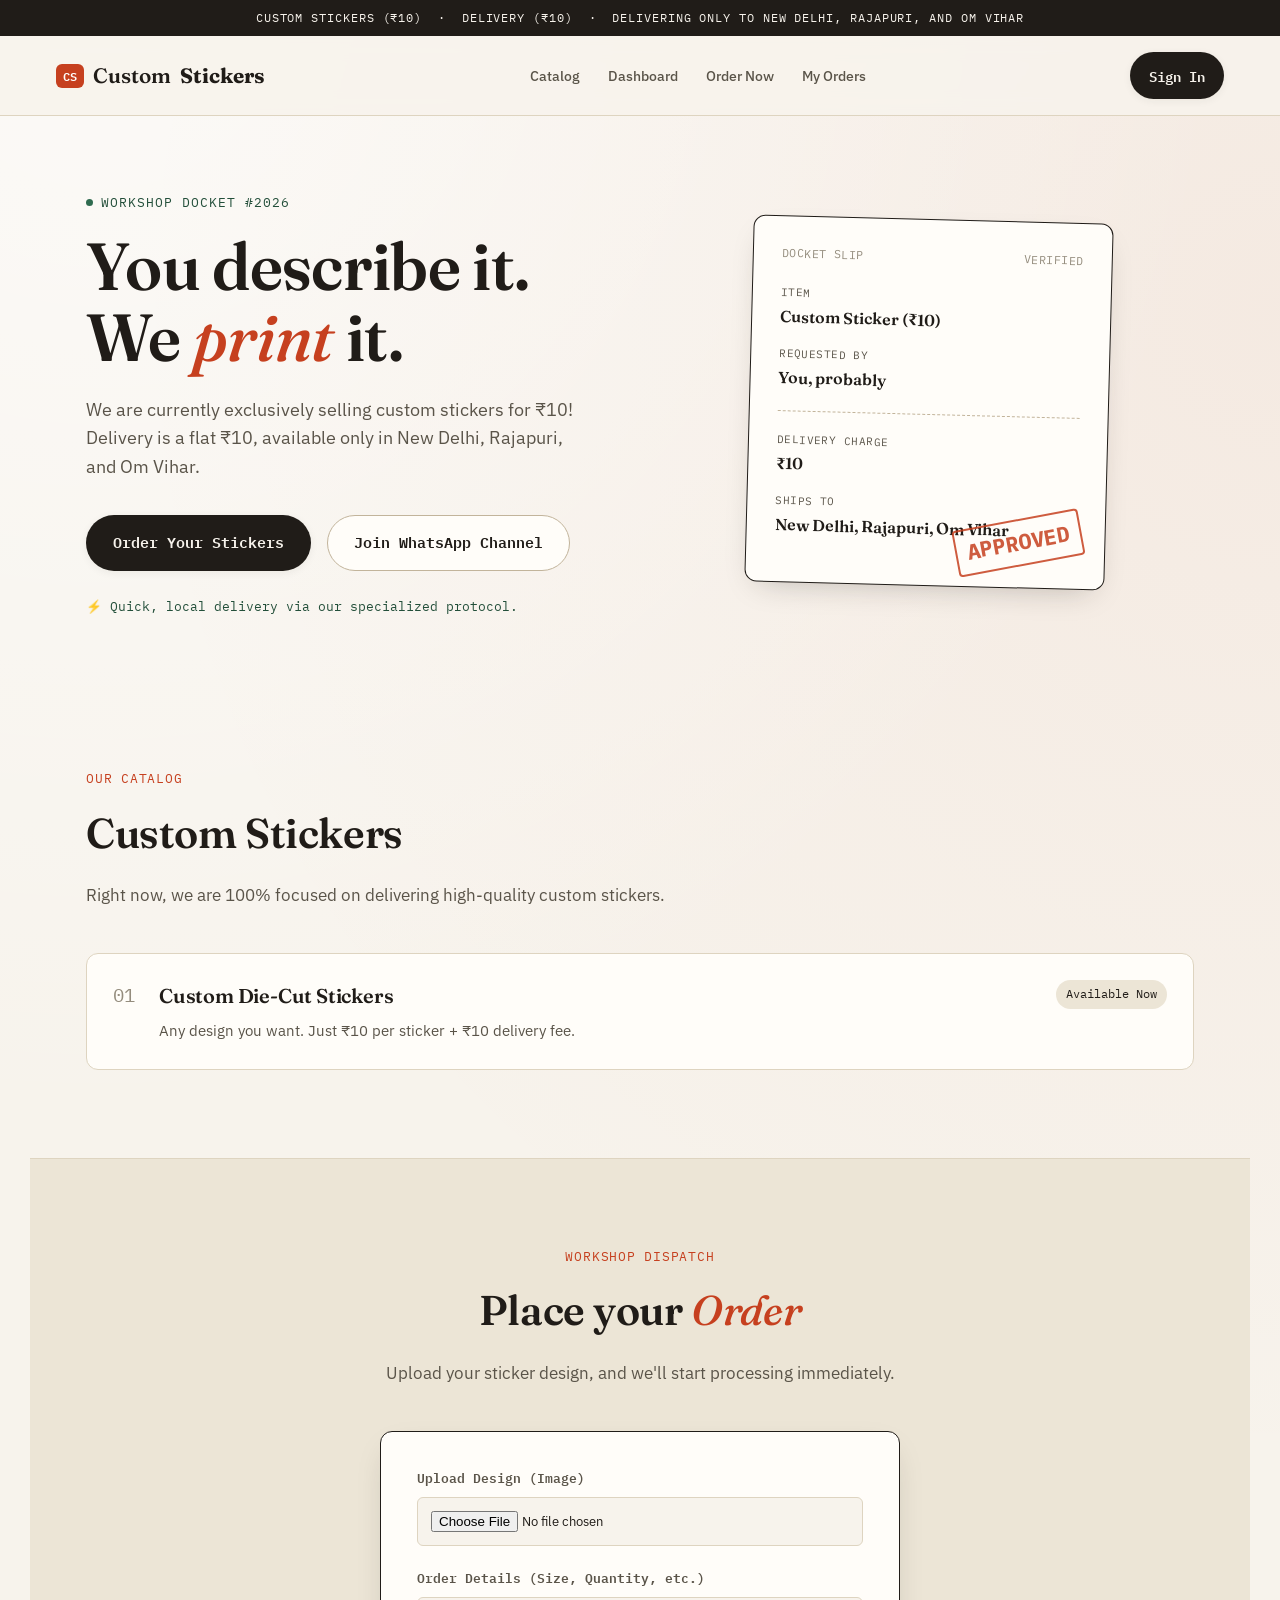
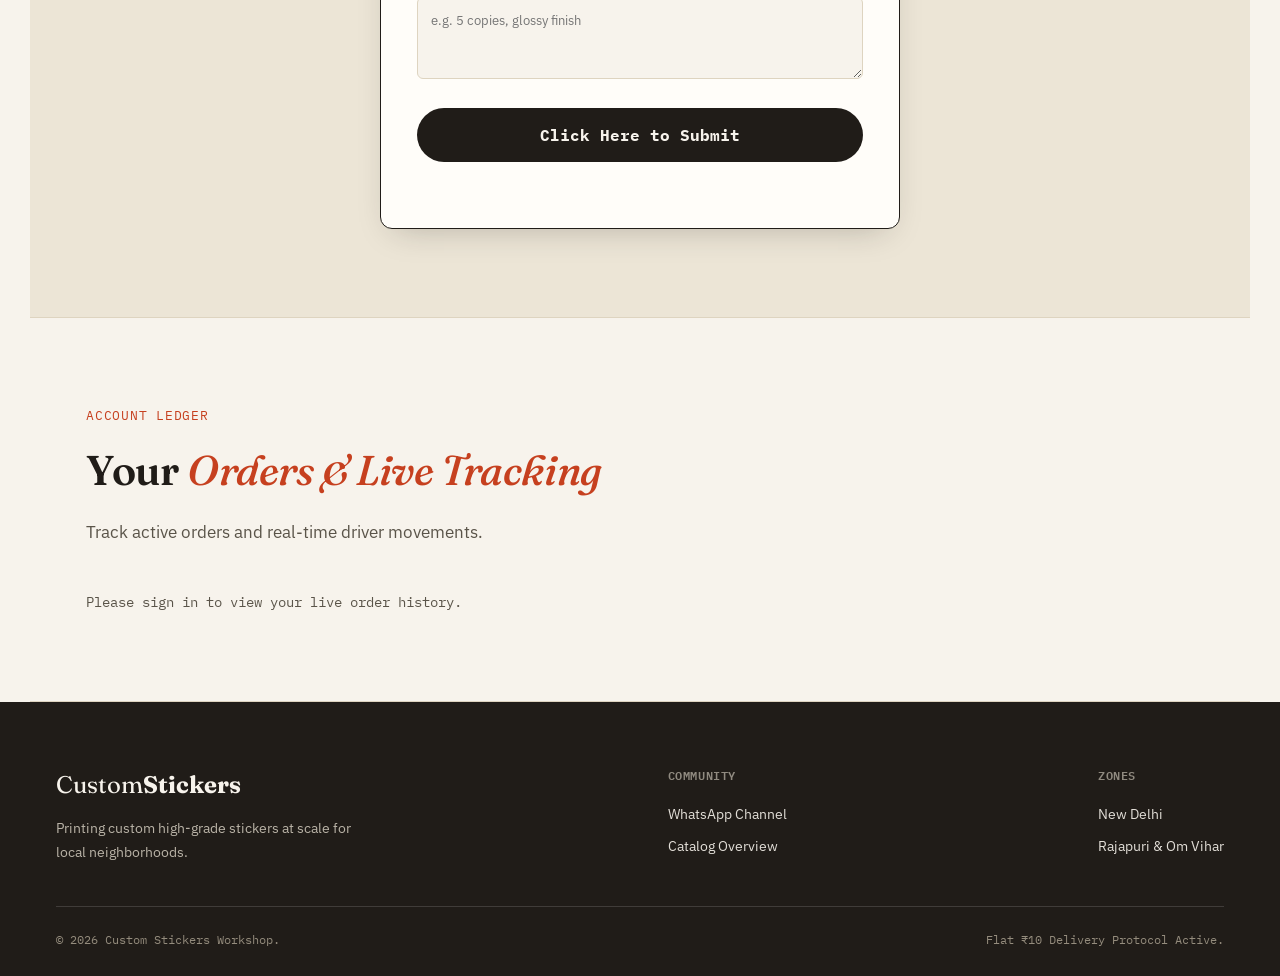
==== commit dd4663cc: "ee" ====
--- a/index.html
+++ b/index.html
@@ -159,9 +159,9 @@
       <div class="truck-btn-wrap" style="align-items: center; margin-top: 10px;">
         <button type="submit" class="truck-btn" id="submitOrderBtn">
           <span class="tb-label">
-            <span class="tb-text tb-default">Submit Order</span>
+            <span class="tb-text tb-default">Click Here to Submit</span>
             <span class="tb-text tb-success">
-              Order Placed
+              Order Submitted!
               <svg class="tb-check" viewBox="0 0 12 10"><polyline points="1.5 6 4.5 9 10.5 1"></polyline></svg>
             </span>
           </span>
--- a/index.css
+++ b/index.css
@@ -219,13 +219,99 @@
 .ainput:focus { outline: none; border-color: var(--ink); background: var(--surface); }
 
 /* Truck Button (Simplified Base) */
-.truck-btn { width: 100%; padding: 17px; background: var(--ink); color: var(--paper); border: none; font-family: var(--font-mono); font-size: 1rem; font-weight: bold; cursor: pointer; border-radius: 999px; margin-bottom: 10px; transition: background 0.2s ease, transform 0.15s ease; }
+.truck-btn {
+  width: 100%; padding: 17px; background: var(--ink); color: var(--paper); border: none;
+  font-family: var(--font-mono); font-size: 1rem; font-weight: bold; cursor: pointer;
+  border-radius: 999px; margin-bottom: 10px; transition: background 0.2s ease, transform 0.15s ease;
+  position: relative; overflow: hidden; isolation: isolate; min-height: 54px;
+}
 .truck-btn:hover:not(:disabled) { background: var(--stamp); }
 .truck-btn:disabled { opacity: 0.7; cursor: not-allowed; }
+
+.tb-label {
+  position: relative; z-index: 3; display: inline-flex; align-items: center; justify-content: center;
+  gap: 8px; width: 100%; transition: opacity 0.15s ease;
+}
+.tb-text { display: inline-flex; align-items: center; gap: 7px; }
+.tb-text.tb-success { display: none; }
+.truck-btn.is-done .tb-text.tb-default { display: none; }
+.truck-btn.is-done .tb-text.tb-success { display: inline-flex; }
+.truck-btn.is-animating .tb-label { opacity: 0; }
+
+.tb-check { width: 13px; height: 11px; color: var(--paper); }
+.tb-check polyline {
+  fill: none; stroke: currentColor; stroke-width: 2; stroke-linecap: round; stroke-linejoin: round;
+  stroke-dasharray: 22; stroke-dashoffset: 22; animation: tb-draw-check 0.35s ease forwards 0.05s;
+}
+@keyframes tb-draw-check { to { stroke-dashoffset: 0; } }
+
+/* Road lane: progress fill + moving dashes, hidden until animating */
+.tb-lane {
+  position: absolute; inset: 0; z-index: 1; overflow: hidden;
+  opacity: 0; transition: opacity 0.2s ease;
+}
+.truck-btn.is-animating .tb-lane, .truck-btn.is-done .tb-lane { opacity: 1; }
+
+.tb-progress {
+  position: absolute; left: 0; top: 0; bottom: 0; width: 0%; z-index: 1;
+  background: linear-gradient(90deg, var(--thread-dark), var(--thread));
+}
+.truck-btn.is-animating .tb-progress { animation: tb-fill 2.1s cubic-bezier(0.22, 0.61, 0.36, 1) forwards; }
+.truck-btn.is-done .tb-progress { width: 100%; }
+@keyframes tb-fill { to { width: 100%; } }
+
+/* Dashed road-line racing past underneath the truck for a "speed" feel */
+.tb-lane::after {
+  content: ''; position: absolute; left: 0; right: 0; bottom: 7px; height: 2px; z-index: 1;
+  background-image: repeating-linear-gradient(90deg, rgba(255,255,255,0.55) 0 10px, transparent 10px 22px);
+  opacity: 0;
+}
+.truck-btn.is-animating .tb-lane::after { opacity: 0.7; animation: tb-road 0.28s linear infinite; }
+@keyframes tb-road { from { background-position-x: 0; } to { background-position-x: -32px; } }
+
+/* Delivery destination marker the truck races toward */
+.tb-box {
+  position: absolute; bottom: 9px; right: 16px; width: 13px; height: 13px; z-index: 1;
+  border: 2px solid rgba(255,255,255,0.55); border-radius: 3px; opacity: 0;
+}
+.truck-btn.is-animating .tb-box { opacity: 1; animation: tb-box-pulse 0.5s ease-in-out infinite alternate; }
+@keyframes tb-box-pulse { to { opacity: 0.4; } }
+
+/* The truck itself, built from little div "pixels" — races left to right, FAST */
+.tb-truck {
+  position: absolute; bottom: 6px; left: -22%; z-index: 2; width: 46px; height: 22px; opacity: 0;
+}
+.truck-btn.is-animating .tb-truck {
+  opacity: 1; animation: tb-drive 2.1s cubic-bezier(0.5, 0, 0.25, 1) forwards;
+}
+.truck-btn.is-done .tb-truck { opacity: 0; transition: opacity 0.2s ease; }
+@keyframes tb-drive {
+  0%   { left: -22%; transform: scaleX(1); }
+  78%  { left: 92%; transform: scaleX(1); }
+  92%  { left: 104%; transform: scaleX(1.12); } /* slight speed-stretch as it zooms off */
+  100% { left: 126%; transform: scaleX(1); }
+}
+
+.tb-cargo { position: absolute; left: 0; bottom: 6px; width: 27px; height: 15px; background: var(--paper); border-radius: 2px 2px 0 0; }
+.tb-cab { position: absolute; right: 0; bottom: 6px; width: 16px; height: 11px; background: var(--paper); border-radius: 2px 5px 0 0; }
+.tb-window { position: absolute; top: 1px; right: 2px; width: 7px; height: 5px; background: var(--thread-dark); border-radius: 1px; }
+.tb-wheel {
+  position: absolute; bottom: 0; width: 8px; height: 8px; background: var(--ink);
+  border: 2px solid var(--paper); border-radius: 50%; animation: tb-spin 0.22s linear infinite;
+}
+.tb-wheel-1 { left: 5px; }
+.tb-wheel-2 { right: 5px; }
+@keyframes tb-spin { to { transform: rotate(360deg); } }
+
 .tb-status { font-family: var(--font-mono); font-size: 0.8rem; text-align: center; color: var(--ink-muted); min-height: 20px; }
 .tb-status.is-active { color: var(--thread-dark); }
-.tb-status.is-done { color: var(--stamp); }
+.tb-status.is-done { color: var(--stamp); font-weight: 600; }
 .tb-status.is-error { color: var(--stamp-dark); }
+
+@media (prefers-reduced-motion: reduce) {
+  .tb-truck, .tb-progress, .tb-lane::after, .tb-wheel { animation: none !important; }
+  .truck-btn.is-animating .tb-truck { left: 40%; opacity: 1; }
+}
 
 /* Footer */
 .footer { padding: 64px var(--edge) 26px; background: var(--ink); color: var(--paper); }
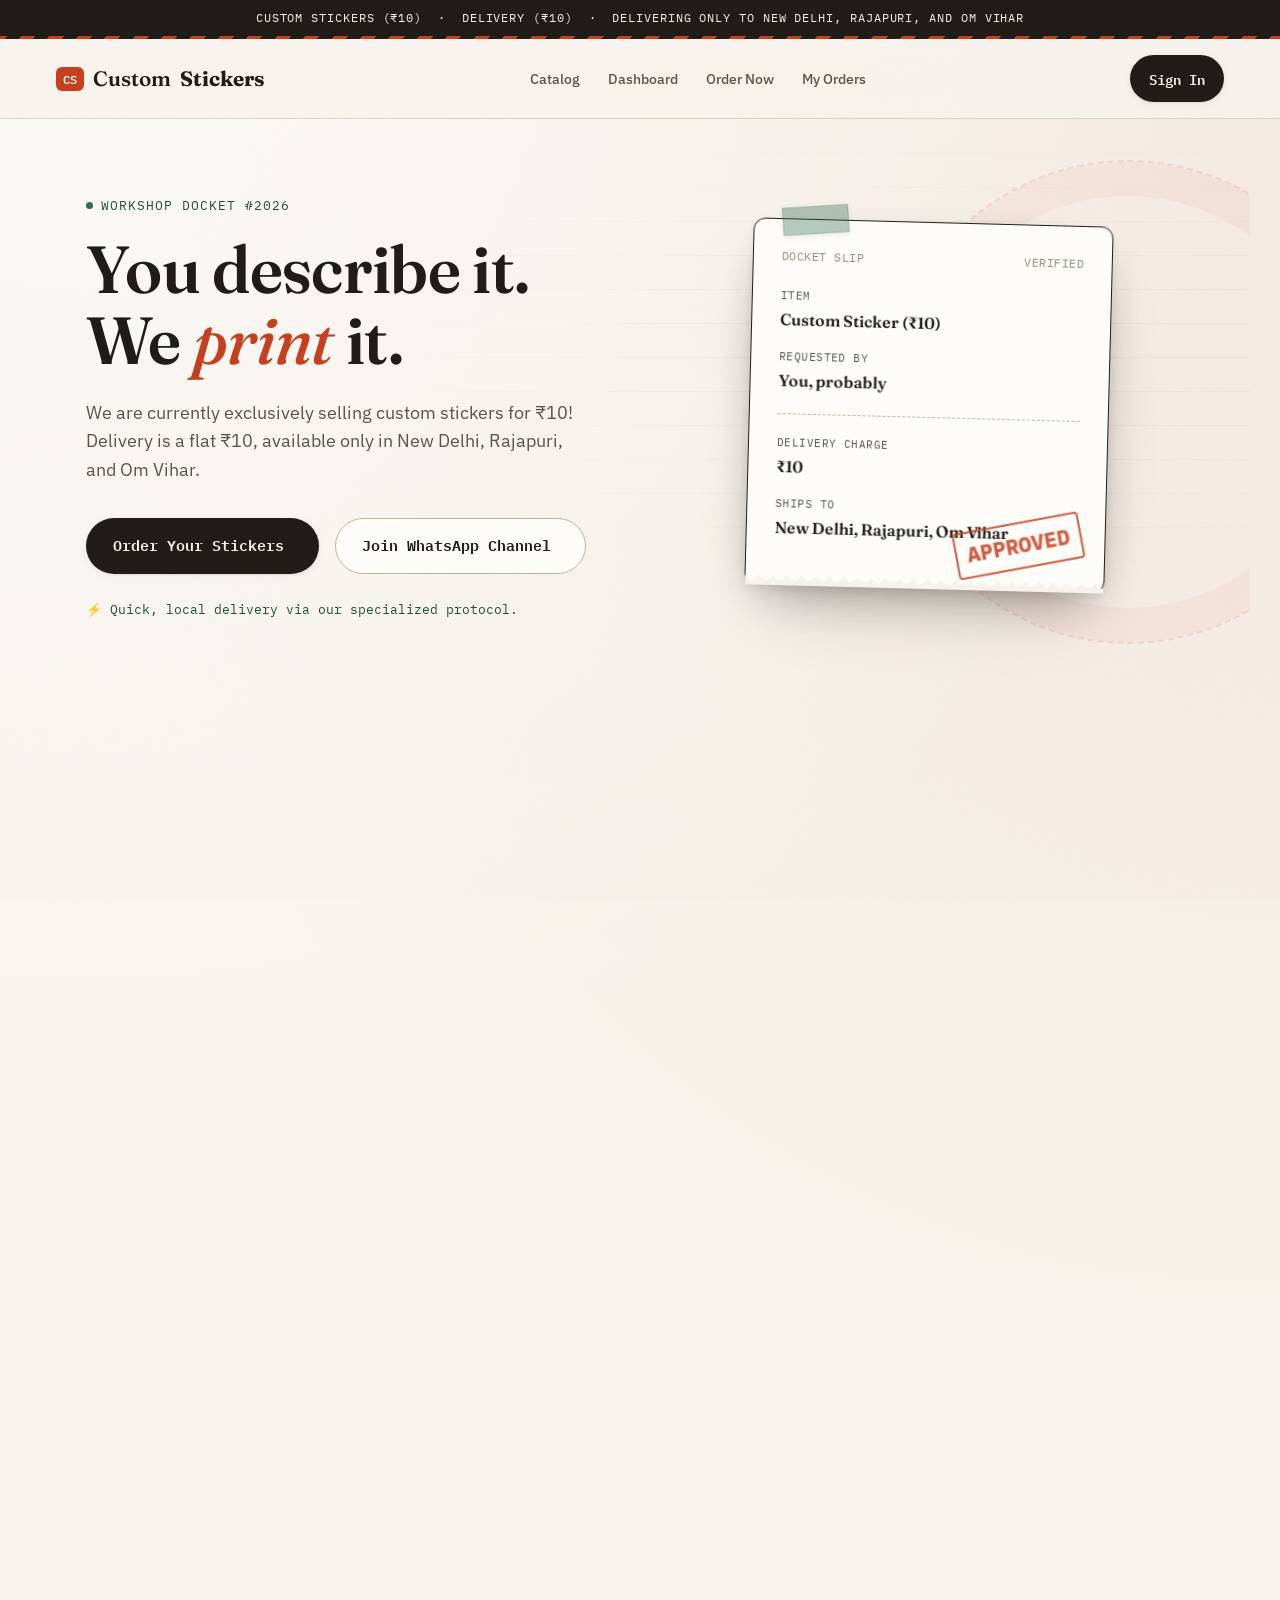
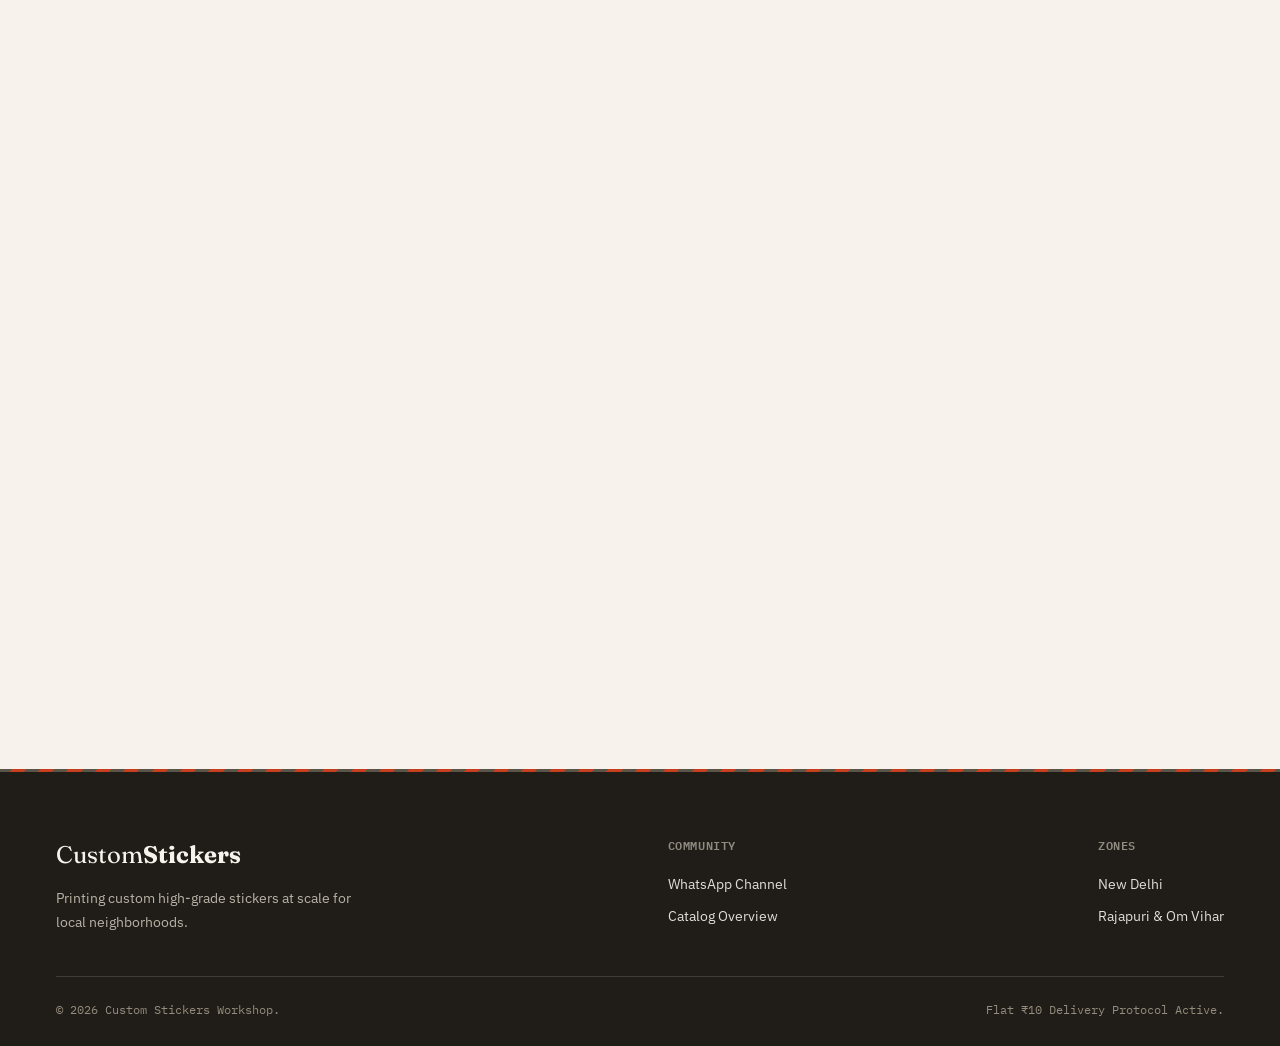
==== commit 981681a6: "eeee" ====
--- a/index.html
+++ b/index.html
@@ -89,12 +89,12 @@
   </header>
 
   <!-- Dashboard Section (Profile & Stats) -->
-  <section class="section bg-surface" id="dashboardSection" style="display: none;">
+  <section class="section bg-surface reveal" id="dashboardSection" style="display: none;">
     <div class="sec-head">
       <div class="sec-eyebrow">Your Hub</div>
       <h2 class="sec-title">Dashboard & <em>Stats</em></h2>
     </div>
-    <div class="ledger">
+    <div class="ledger reveal-stagger">
       <div class="ledger-row">
         <span class="ledger-num">01</span>
         <div class="ledger-main">
@@ -118,14 +118,14 @@
   </section>
 
   <!-- Categories -->
-  <section class="section" id="categories">
+  <section class="section reveal" id="categories">
     <div class="sec-head">
       <div class="sec-eyebrow">Our Catalog</div>
       <h2 class="sec-title">Custom Stickers</h2>
       <p class="sec-sub">Right now, we are 100% focused on delivering high-quality custom stickers.</p>
     </div>
 
-    <div class="ledger">
+    <div class="ledger reveal-stagger">
       <div class="ledger-row">
         <span class="ledger-num">01</span>
         <div class="ledger-main">
@@ -138,7 +138,7 @@
   </section>
 
   <!-- Real Dispatch Form -->
-  <section class="section bg-surface" id="placeOrderSection">
+  <section class="section bg-surface reveal" id="placeOrderSection">
     <div class="sec-head center">
       <div class="sec-eyebrow">Workshop Dispatch</div>
       <h2 class="sec-title">Place your <em>Order</em></h2>
@@ -182,7 +182,7 @@
   </section>
 
   <!-- User Orders Section with Live Map Tracker -->
-  <section class="section" id="myOrdersSection">
+  <section class="section reveal" id="myOrdersSection">
     <div class="sec-head">
       <div class="sec-eyebrow">Account Ledger</div>
       <h2 class="sec-title">Your <em>Orders & Live Tracking</em></h2>
--- a/index.css
+++ b/index.css
@@ -8,11 +8,14 @@
   --paper-dark: #ECE5D6;
   --surface: #FFFDF9;
   --ink: #201C18;
+  --ink-rgb: 32, 28, 24;
   --ink-muted: #5A5449;
   --ink-faint: #948C7D;
   --stamp: #C6401F;
+  --stamp-rgb: 198, 64, 31;
   --stamp-dark: #9C3117;
   --thread: #2F6B4F;
+  --thread-rgb: 47, 107, 79;
   --thread-dark: #234F3A;
   --border: #DED4C0;
   --border-dark: #C2B49B;
@@ -25,14 +28,39 @@
   --radius-sm: 12px;
   --radius-md: 18px;
 
-  --shadow-sm: 0 2px 8px rgba(32, 28, 24, 0.06);
-  --shadow-md: 0 12px 32px -14px rgba(32, 28, 24, 0.28);
+  /* layered, "paper lifted off the desk" shadows */
+  --shadow-sm: 0 1px 2px rgba(var(--ink-rgb), 0.05), 0 2px 8px rgba(var(--ink-rgb), 0.06);
+  --shadow-md: 0 2px 4px rgba(var(--ink-rgb), 0.06), 0 12px 28px -12px rgba(var(--ink-rgb), 0.24), 0 24px 48px -24px rgba(var(--ink-rgb), 0.18);
+  --shadow-lg: 0 4px 10px rgba(var(--ink-rgb), 0.08), 0 20px 44px -16px rgba(var(--ink-rgb), 0.32), 0 36px 72px -30px rgba(var(--ink-rgb), 0.24);
+  --shadow-inset: inset 0 1px 1px rgba(255,255,255,0.5), inset 0 -1px 2px rgba(var(--ink-rgb), 0.08);
+
   --edge: clamp(20px, 5vw, 56px);
-}
+  --space-1: clamp(4px, 0.6vw, 6px);
+  --space-2: clamp(8px, 1.2vw, 12px);
+  --space-3: clamp(16px, 2.4vw, 22px);
+  --space-4: clamp(24px, 3.6vw, 34px);
+  --space-5: clamp(40px, 6vw, 64px);
+
+  --ease-snap: cubic-bezier(0.22, 1, 0.36, 1);
+}
+
+/* Subtle print-grain overlay across the whole app — paper, not plastic */
+body::after {
+  content: '';
+  position: fixed; inset: 0; z-index: 999; pointer-events: none;
+  opacity: 0.035; mix-blend-mode: multiply;
+  background-image: url("data:image/svg+xml,%3Csvg xmlns='http://www.w3.org/2000/svg' width='180' height='180'%3E%3Cfilter id='n'%3E%3CfeTurbulence type='fractalNoise' baseFrequency='0.85' numOctaves='2' stitchTiles='stitch'/%3E%3C/filter%3E%3Crect width='100%25' height='100%25' filter='url(%23n)'/%3E%3C/svg%3E");
+}
+
+/* Themed scrollbar */
+::-webkit-scrollbar { width: 11px; height: 11px; }
+::-webkit-scrollbar-track { background: var(--paper); }
+::-webkit-scrollbar-thumb { background: var(--border-dark); border-radius: 99px; border: 3px solid var(--paper); }
+::-webkit-scrollbar-thumb:hover { background: var(--ink-faint); }
 
 * { box-sizing: border-box; margin: 0; padding: 0; }
 
-html { scroll-behavior: smooth; }
+html { scroll-behavior: smooth; scrollbar-color: var(--border-dark) var(--paper); scrollbar-width: thin; }
 
 body {
   font-family: var(--font-sans);
@@ -48,6 +76,21 @@
 
 @media (prefers-reduced-motion: reduce) {
   *, *::before, *::after { animation-duration: 0.001ms !important; transition-duration: 0.001ms !important; scroll-behavior: auto !important; }
+  body::after { display: none; }
+}
+
+/* Scroll-reveal: sections rise + fade in as they enter the viewport (JS toggles .is-visible) */
+.reveal { opacity: 0; transform: translateY(28px); transition: opacity 0.7s var(--ease-snap), transform 0.7s var(--ease-snap); }
+.reveal.is-visible { opacity: 1; transform: translateY(0); }
+.reveal-stagger > * { opacity: 0; transform: translateY(20px); transition: opacity 0.6s var(--ease-snap), transform 0.6s var(--ease-snap); }
+.reveal-stagger.is-visible > * { opacity: 1; transform: translateY(0); }
+.reveal-stagger.is-visible > *:nth-child(1) { transition-delay: 0.03s; }
+.reveal-stagger.is-visible > *:nth-child(2) { transition-delay: 0.1s; }
+.reveal-stagger.is-visible > *:nth-child(3) { transition-delay: 0.17s; }
+.reveal-stagger.is-visible > *:nth-child(4) { transition-delay: 0.24s; }
+.reveal-stagger.is-visible > *:nth-child(5) { transition-delay: 0.31s; }
+@media (prefers-reduced-motion: reduce) {
+  .reveal, .reveal-stagger > * { opacity: 1; transform: none; transition: none; }
 }
 
 ::selection { background: var(--stamp); color: #fff; }
@@ -72,15 +115,22 @@
   font-weight: 600;
   cursor: pointer;
   text-decoration: none;
-  transition: transform 0.18s ease, box-shadow 0.18s ease, background 0.18s ease, color 0.18s ease;
+  transition: transform 0.18s var(--ease-snap), box-shadow 0.18s ease, background 0.18s ease, color 0.18s ease, border-color 0.18s ease;
   border: 1.5px solid transparent;
 }
 .btn-primary { background: var(--ink); color: var(--paper); box-shadow: var(--shadow-sm); }
 .btn-primary:hover { background: var(--stamp); transform: translateY(-2px); box-shadow: var(--shadow-md); }
 .btn-secondary { background: var(--surface); color: var(--ink); border-color: var(--border-dark); }
 .btn-secondary:hover { border-color: var(--ink); transform: translateY(-2px); box-shadow: var(--shadow-sm); }
-.btn-primary:active, .btn-secondary:active { transform: translateY(0); }
+.btn-primary:active, .btn-secondary:active { transform: translateY(0) scale(0.97); box-shadow: var(--shadow-inset); transition-duration: 0.08s; }
 .lg { padding: 15px 26px; font-size: 0.95rem; }
+
+/* Large CTAs get a little arrow that slides in — a "here's where this goes" nudge */
+.lg::after {
+  content: '→'; display: inline-block; width: 0; opacity: 0; overflow: hidden;
+  transition: width 0.25s var(--ease-snap), opacity 0.2s ease, margin-left 0.25s var(--ease-snap);
+}
+.lg:hover::after { width: 1em; opacity: 1; margin-left: 2px; }
 
 /* Notice Ribbon */
 .policy-bar {
@@ -92,6 +142,8 @@
   font-size: 0.72rem;
   text-transform: uppercase;
   letter-spacing: 0.08em;
+  border-bottom: 3px solid;
+  border-image: repeating-linear-gradient(-45deg, var(--stamp) 0 10px, var(--ink) 10px 20px) 3;
 }
 
 /* Navigation */
@@ -106,7 +158,10 @@
   background: rgba(247, 243, 236, 0.88);
   backdrop-filter: blur(10px);
   z-index: 100;
-}
+  box-shadow: 0 0 0 rgba(var(--ink-rgb), 0);
+  transition: box-shadow 0.3s ease, border-color 0.3s ease;
+}
+.nav.is-scrolled { box-shadow: var(--shadow-sm); border-bottom-color: var(--border-dark); }
 .nav-logo {
   font-family: var(--font-display);
   font-weight: 600;
@@ -125,7 +180,10 @@
   font-size: 0.72rem;
   border-radius: var(--radius-xs);
   letter-spacing: 0.02em;
-}
+  display: inline-block;
+  transition: transform 0.3s var(--ease-snap);
+}
+.nav-logo:hover .mark { transform: rotate(-8deg) scale(1.08); }
 .nav-links { display: flex; gap: 28px; align-items: center; }
 .nav-links a { text-decoration: none; color: var(--ink-muted); font-size: 0.9rem; font-weight: 500; position: relative; }
 .nav-links a::after {
@@ -158,13 +216,30 @@
 .nav-toggle[aria-expanded="true"] span:nth-child(3) { top: 11px; transform: rotate(-45deg); }
 
 /* Hero */
-.hero { display: flex; flex-wrap: wrap; gap: 48px; padding: 72px var(--edge) 64px; max-width: 1220px; margin: 0 auto; align-items: center; }
+.hero {
+  display: flex; flex-wrap: wrap; gap: 48px; padding: 72px var(--edge) 64px; max-width: 1220px;
+  margin: 0 auto; align-items: center; position: relative; overflow: hidden;
+}
+.hero::before {
+  /* faint ruled ledger lines, anchored to the right where the ticket sits */
+  content: ''; position: absolute; inset: 0; z-index: -2; pointer-events: none;
+  background-image: repeating-linear-gradient(rgba(var(--ink-rgb), 0.035) 0 1px, transparent 1px 34px);
+  mask-image: radial-gradient(ellipse 70% 60% at 78% 40%, #000 30%, transparent 75%);
+}
+.hero::after {
+  /* oversized, barely-there concentric stamp ring for atmosphere */
+  content: ''; position: absolute; z-index: -1; pointer-events: none;
+  top: 50%; right: -120px; width: 480px; height: 480px; transform: translateY(-50%) rotate(-12deg);
+  border-radius: 50%; border: 2px dashed rgba(var(--stamp-rgb), 0.14);
+  box-shadow: 0 0 0 34px rgba(var(--stamp-rgb), 0.05) inset;
+}
 .hero-content { flex: 1; min-width: 300px; }
 .hero-eyebrow {
   font-family: var(--font-mono); color: var(--thread-dark); font-size: 0.8rem; text-transform: uppercase;
   letter-spacing: 0.08em; margin-bottom: 18px; display: inline-flex; align-items: center; gap: 8px;
 }
-.hero-eyebrow::before { content: ''; width: 7px; height: 7px; border-radius: 50%; background: var(--thread); display: inline-block; }
+.hero-eyebrow::before { content: ''; width: 7px; height: 7px; border-radius: 50%; background: var(--thread); display: inline-block; animation: eyebrow-blink 2.4s ease-in-out infinite; }
+@keyframes eyebrow-blink { 0%, 100% { opacity: 1; } 50% { opacity: 0.35; } }
 .hero-title { font-size: clamp(2.4rem, 5.2vw, 4.2rem); line-height: 1.06; margin-bottom: 24px; }
 .hero-sub { font-size: 1.1rem; color: var(--ink-muted); margin-bottom: 34px; max-width: 500px; }
 .hero-btns { display: flex; gap: 16px; margin-bottom: 26px; flex-wrap: wrap; }
@@ -174,10 +249,26 @@
 .hero-ticket-wrap { flex: 1; min-width: 300px; display: flex; justify-content: center; }
 .hero-ticket {
   background: var(--surface); border: 1.5px solid var(--ink); border-radius: var(--radius-sm);
-  padding: 28px; width: 100%; max-width: 360px; box-shadow: var(--shadow-md); position: relative;
-  transform: rotate(1.5deg); transition: transform 0.35s ease;
-}
+  padding: 28px; width: 100%; max-width: 360px; box-shadow: var(--shadow-lg); position: relative;
+  transform: rotate(1.5deg); transition: transform 0.35s var(--ease-snap);
+  animation: ticket-drop 0.6s var(--ease-snap) both;
+}
+@keyframes ticket-drop { from { opacity: 0; transform: rotate(1.5deg) translateY(-16px) scale(0.97); } to { opacity: 1; transform: rotate(1.5deg) translateY(0) scale(1); } }
 .hero-ticket:hover { transform: rotate(0deg) translateY(-4px); }
+/* washi-tape corner accent, holding the ticket down */
+.hero-ticket::before {
+  content: ''; position: absolute; top: -14px; left: 28px; width: 64px; height: 26px;
+  background: rgba(var(--thread-rgb), 0.35); border: 1px solid rgba(var(--thread-rgb), 0.2);
+  transform: rotate(-5deg); box-shadow: var(--shadow-sm);
+}
+/* torn / perforated bottom edge like a receipt */
+.hero-ticket::after {
+  content: ''; position: absolute; left: 0; right: 0; bottom: -1px; height: 12px;
+  background: var(--paper);
+  -webkit-mask-image: radial-gradient(circle 7px at 7px 0, transparent 98%, #000 100%);
+  mask-image: radial-gradient(circle 7px at 7px 0, transparent 98%, #000 100%);
+  -webkit-mask-size: 14px 14px; mask-size: 14px 14px; mask-repeat: repeat-x;
+}
 .ticket-row { display: flex; justify-content: space-between; font-family: var(--font-mono); font-size: 0.72rem; color: var(--ink-faint); margin-bottom: 22px; text-transform: uppercase; letter-spacing: 0.04em; }
 .ticket-field { margin-bottom: 16px; }
 .ticket-field label { display: block; font-family: var(--font-mono); font-size: 0.68rem; color: var(--ink-muted); text-transform: uppercase; letter-spacing: 0.04em; margin-bottom: 2px; }
@@ -187,10 +278,22 @@
   position: absolute; bottom: 22px; right: 22px; border: 2px solid var(--stamp); color: var(--stamp);
   font-family: var(--font-mono); font-size: 1.35rem; font-weight: bold; padding: 4px 10px;
   border-radius: 4px; transform: rotate(-12deg); opacity: 0.85;
+  animation: stamp-press 0.4s var(--ease-snap) 0.5s both;
+}
+@keyframes stamp-press {
+  0%   { opacity: 0; transform: rotate(-12deg) scale(2.2); }
+  60%  { opacity: 0.9; transform: rotate(-12deg) scale(0.94); }
+  100% { opacity: 0.85; transform: rotate(-12deg) scale(1); }
+}
+@media (prefers-reduced-motion: reduce) {
+  .ticket-stamp, .hero-ticket { animation: none; }
 }
 
 /* Sections */
-.section { padding: 88px var(--edge); max-width: 1220px; margin: 0 auto; border-bottom: 1px solid var(--border); }
+.section {
+  padding: 88px var(--edge); max-width: 1220px; margin: 0 auto; position: relative;
+  border-bottom: 2px dashed var(--border);
+}
 .sec-head { margin-bottom: 44px; }
 .sec-eyebrow { font-family: var(--font-mono); font-size: 0.8rem; color: var(--stamp); text-transform: uppercase; letter-spacing: 0.06em; margin-bottom: 10px; }
 .sec-title { font-size: clamp(1.9rem, 4vw, 2.6rem); margin-bottom: 16px; }
@@ -202,21 +305,50 @@
 .ledger { display: flex; flex-direction: column; gap: 16px; }
 .ledger-row {
   display: flex; gap: 24px; padding: 26px; background: var(--surface); border: 1px solid var(--border);
-  border-radius: var(--radius-sm); align-items: flex-start; transition: transform 0.2s ease, box-shadow 0.2s ease, border-color 0.2s ease;
+  border-radius: var(--radius-sm); align-items: flex-start; position: relative; overflow: hidden;
+  transition: transform 0.25s var(--ease-snap), box-shadow 0.25s var(--ease-snap), border-color 0.25s ease;
+}
+.ledger-row::before {
+  /* stamp-colored accent bar that grows in from the left on hover */
+  content: ''; position: absolute; left: 0; top: 0; bottom: 0; width: 4px;
+  background: var(--stamp); transform: scaleY(0); transform-origin: bottom; transition: transform 0.3s var(--ease-snap);
 }
 .ledger-row:hover { transform: translateY(-3px); box-shadow: var(--shadow-md); border-color: var(--border-dark); }
-.ledger-num { font-family: var(--font-mono); color: var(--ink-faint); font-size: 1.2rem; }
+.ledger-row:hover::before { transform: scaleY(1); }
+.ledger-num { font-family: var(--font-mono); color: var(--ink-faint); font-size: 1.2rem; transition: color 0.25s ease; }
+.ledger-row:hover .ledger-num { color: var(--stamp); }
 .ledger-main { flex: 1; }
 .ledger-main h3 { font-size: 1.25rem; margin-bottom: 6px; }
 .ledger-main p { color: var(--ink-muted); font-size: 0.95rem; }
-.ledger-tag { font-family: var(--font-mono); font-size: 0.72rem; background: var(--paper-dark); padding: 5px 10px; border-radius: 999px; color: var(--ink); white-space: nowrap; }
+.ledger-tag { font-family: var(--font-mono); font-size: 0.72rem; background: var(--paper-dark); padding: 5px 10px; border-radius: 999px; color: var(--ink); white-space: nowrap; transition: background 0.25s ease, color 0.25s ease; }
+.ledger-row:hover .ledger-tag { background: var(--thread); color: #fff; }
 
 /* Forms */
-.form-wrap { max-width: 520px; margin: 0 auto; background: var(--surface); padding: 36px; border: 1.5px solid var(--ink); border-radius: var(--radius-sm); box-shadow: var(--shadow-md); }
+.form-wrap {
+  max-width: 520px; margin: 0 auto; background: var(--surface); padding: 36px;
+  border: 1.5px solid var(--ink); border-radius: var(--radius-sm); box-shadow: var(--shadow-md);
+  position: relative;
+}
+/* dog-eared corner fold, like a real docket page */
+.form-wrap::before {
+  content: ''; position: absolute; top: -1px; right: -1px; width: 26px; height: 26px;
+  background: linear-gradient(135deg, transparent 50%, var(--paper-dark) 50%);
+  border-bottom-left-radius: 4px; box-shadow: -3px 3px 6px rgba(var(--ink-rgb), 0.12);
+}
 .afield { margin-bottom: 22px; }
 .afield label { display: block; font-family: var(--font-mono); font-size: 0.82rem; font-weight: 600; margin-bottom: 8px; color: var(--ink-muted); }
-.ainput { width: 100%; padding: 13px; border: 1px solid var(--border); background: var(--paper); font-family: var(--font-sans); border-radius: var(--radius-xs); transition: border-color 0.2s ease, background 0.2s ease; }
-.ainput:focus { outline: none; border-color: var(--ink); background: var(--surface); }
+.ainput { width: 100%; padding: 13px; border: 1px solid var(--border); background: var(--paper); font-family: var(--font-sans); border-radius: var(--radius-xs); transition: border-color 0.2s ease, background 0.2s ease, box-shadow 0.2s ease; }
+.ainput:focus { outline: none; border-color: var(--ink); background: var(--surface); box-shadow: 0 0 0 3px rgba(var(--ink-rgb), 0.08); }
+textarea.ainput { resize: vertical; min-height: 80px; }
+
+/* Native file input, restyled to match the docket theme */
+input[type="file"].ainput { cursor: pointer; padding: 10px; }
+input[type="file"].ainput::file-selector-button {
+  padding: 9px 16px; margin-right: 14px; border: 1.5px solid var(--ink); border-radius: 999px;
+  background: var(--ink); color: var(--paper); font-family: var(--font-mono); font-size: 0.8rem;
+  font-weight: 600; cursor: pointer; transition: background 0.18s ease, transform 0.18s ease;
+}
+input[type="file"].ainput::file-selector-button:hover { background: var(--stamp); transform: translateY(-1px); }
 
 /* Truck Button (Simplified Base) */
 .truck-btn {
@@ -314,13 +446,16 @@
 }
 
 /* Footer */
-.footer { padding: 64px var(--edge) 26px; background: var(--ink); color: var(--paper); }
+.footer {
+  padding: 64px var(--edge) 26px; background: var(--ink); color: var(--paper);
+  border-top: 3px solid; border-image: repeating-linear-gradient(-45deg, var(--stamp) 0 10px, var(--ink-muted) 10px 20px) 3;
+}
 .footer-in { max-width: 1220px; margin: 0 auto; display: flex; flex-wrap: wrap; gap: 40px; justify-content: space-between; border-bottom: 1px solid rgba(255,255,255,0.14); padding-bottom: 40px; margin-bottom: 24px; }
 .footer-logo { font-family: var(--font-display); font-size: 1.5rem; margin-bottom: 12px; }
 .footer-blurb { color: var(--paper-dark); font-size: 0.9rem; max-width: 300px; opacity: 0.75; }
 .footer-col h4 { font-family: var(--font-mono); font-size: 0.78rem; text-transform: uppercase; letter-spacing: 0.05em; margin-bottom: 16px; color: var(--paper-dark); opacity: 0.55; }
-.footer-col a, .footer-col p { display: block; color: var(--paper); text-decoration: none; margin-bottom: 9px; font-size: 0.9rem; opacity: 0.9; transition: opacity 0.2s ease; }
-.footer-col a:hover { opacity: 1; color: var(--stamp); }
+.footer-col a, .footer-col p { display: block; color: var(--paper); text-decoration: none; margin-bottom: 9px; font-size: 0.9rem; opacity: 0.9; transition: opacity 0.2s ease, transform 0.2s ease; width: fit-content; }
+.footer-col a:hover { opacity: 1; color: var(--stamp); transform: translateX(3px); }
 .footer-bottom { max-width: 1220px; margin: 0 auto; display: flex; flex-wrap: wrap; gap: 8px; justify-content: space-between; font-family: var(--font-mono); font-size: 0.72rem; color: var(--ink-faint); }
 
 /* Map & Tracker Styles */
@@ -337,15 +472,33 @@
 
 /* User Order Grid */
 .orders-grid { display: grid; grid-template-columns: repeat(auto-fill, minmax(280px, 1fr)); gap: 22px; }
-.order-card { background: var(--surface); border: 1px solid var(--border); border-radius: var(--radius-sm); padding: 18px; display: flex; flex-direction: column; gap: 12px; transition: box-shadow 0.2s ease, transform 0.2s ease; }
-.order-card:hover { box-shadow: var(--shadow-md); transform: translateY(-3px); }
+.order-card {
+  background: var(--surface); border: 1px solid var(--border); border-radius: var(--radius-sm); padding: 18px;
+  display: flex; flex-direction: column; gap: 12px;
+  transition: box-shadow 0.25s var(--ease-snap), transform 0.25s var(--ease-snap), border-color 0.25s ease;
+  animation: card-in 0.45s var(--ease-snap) both;
+}
+@keyframes card-in { from { opacity: 0; transform: translateY(14px); } to { opacity: 1; transform: translateY(0); } }
+.order-card:hover { box-shadow: var(--shadow-md); transform: translateY(-3px); border-color: var(--border-dark); }
 .order-header { display: flex; justify-content: space-between; align-items: center; font-family: var(--font-mono); font-size: 0.78rem; border-bottom: 1px dashed var(--border); padding-bottom: 10px; }
 .order-img-wrap { width: 100%; height: 160px; background: var(--paper-dark); border-radius: var(--radius-xs); display: flex; align-items: center; justify-content: center; overflow: hidden; }
-.order-img { width: 100%; height: 100%; object-fit: contain; }
-.order-status { padding: 4px 9px; border-radius: 999px; font-weight: 600; font-size: 0.72rem; text-transform: uppercase; letter-spacing: 0.02em; }
+.order-img { width: 100%; height: 100%; object-fit: contain; animation: img-fade 0.4s ease both; }
+@keyframes img-fade { from { opacity: 0; transform: scale(1.03); } to { opacity: 1; transform: scale(1); } }
+.img-error { font-family: var(--font-mono); font-size: 0.75rem; color: var(--ink-faint); }
+.order-status { display: inline-flex; align-items: center; gap: 6px; padding: 4px 10px 4px 8px; border-radius: 999px; font-weight: 600; font-size: 0.72rem; text-transform: uppercase; letter-spacing: 0.02em; }
+.order-status::before { content: ''; width: 6px; height: 6px; border-radius: 50%; background: currentColor; flex-shrink: 0; }
 .status-packaging { background: #FCE9C7; color: #8A5A00; }
 .status-out-for-delivery { background: #D8ECDD; color: #1E5C33; }
+.status-out-for-delivery::before { animation: pulse-ring 1.6s infinite; }
 .status-delivered { background: #DCE7F5; color: #1E4E8C; }
+
+/* Loading / empty / error state text (plain <p> inside containers) */
+#userOrdersContainer > p, #driverOrdersContainer > p {
+  font-family: var(--font-mono); padding: 22px; text-align: center; background: var(--surface);
+  border: 1px dashed var(--border-dark); border-radius: var(--radius-sm);
+}
+#userOrdersContainer > p.is-loading, #driverOrdersContainer > p.is-loading { animation: loading-pulse 1.3s ease-in-out infinite; }
+@keyframes loading-pulse { 0%, 100% { opacity: 0.55; } 50% { opacity: 1; } }
 
 /* ===================== Responsive ===================== */
 @media (max-width: 860px) {
